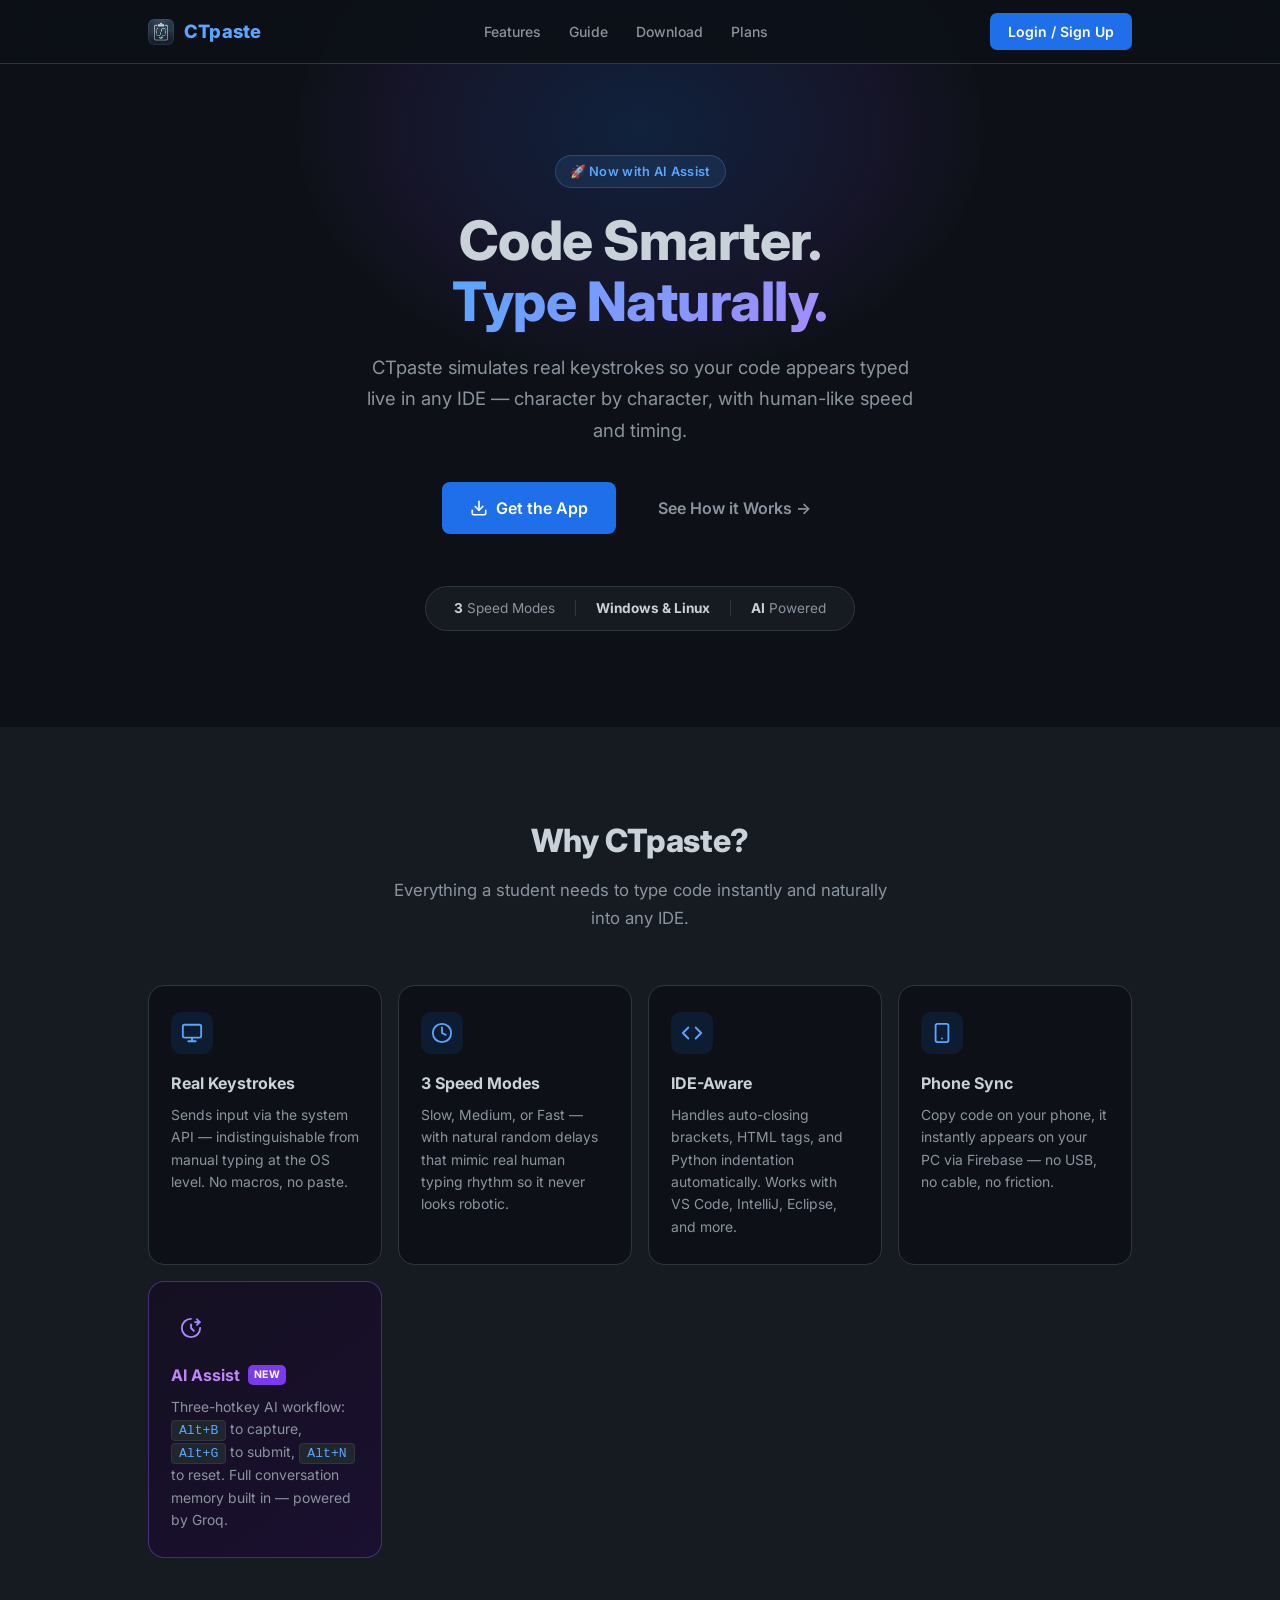
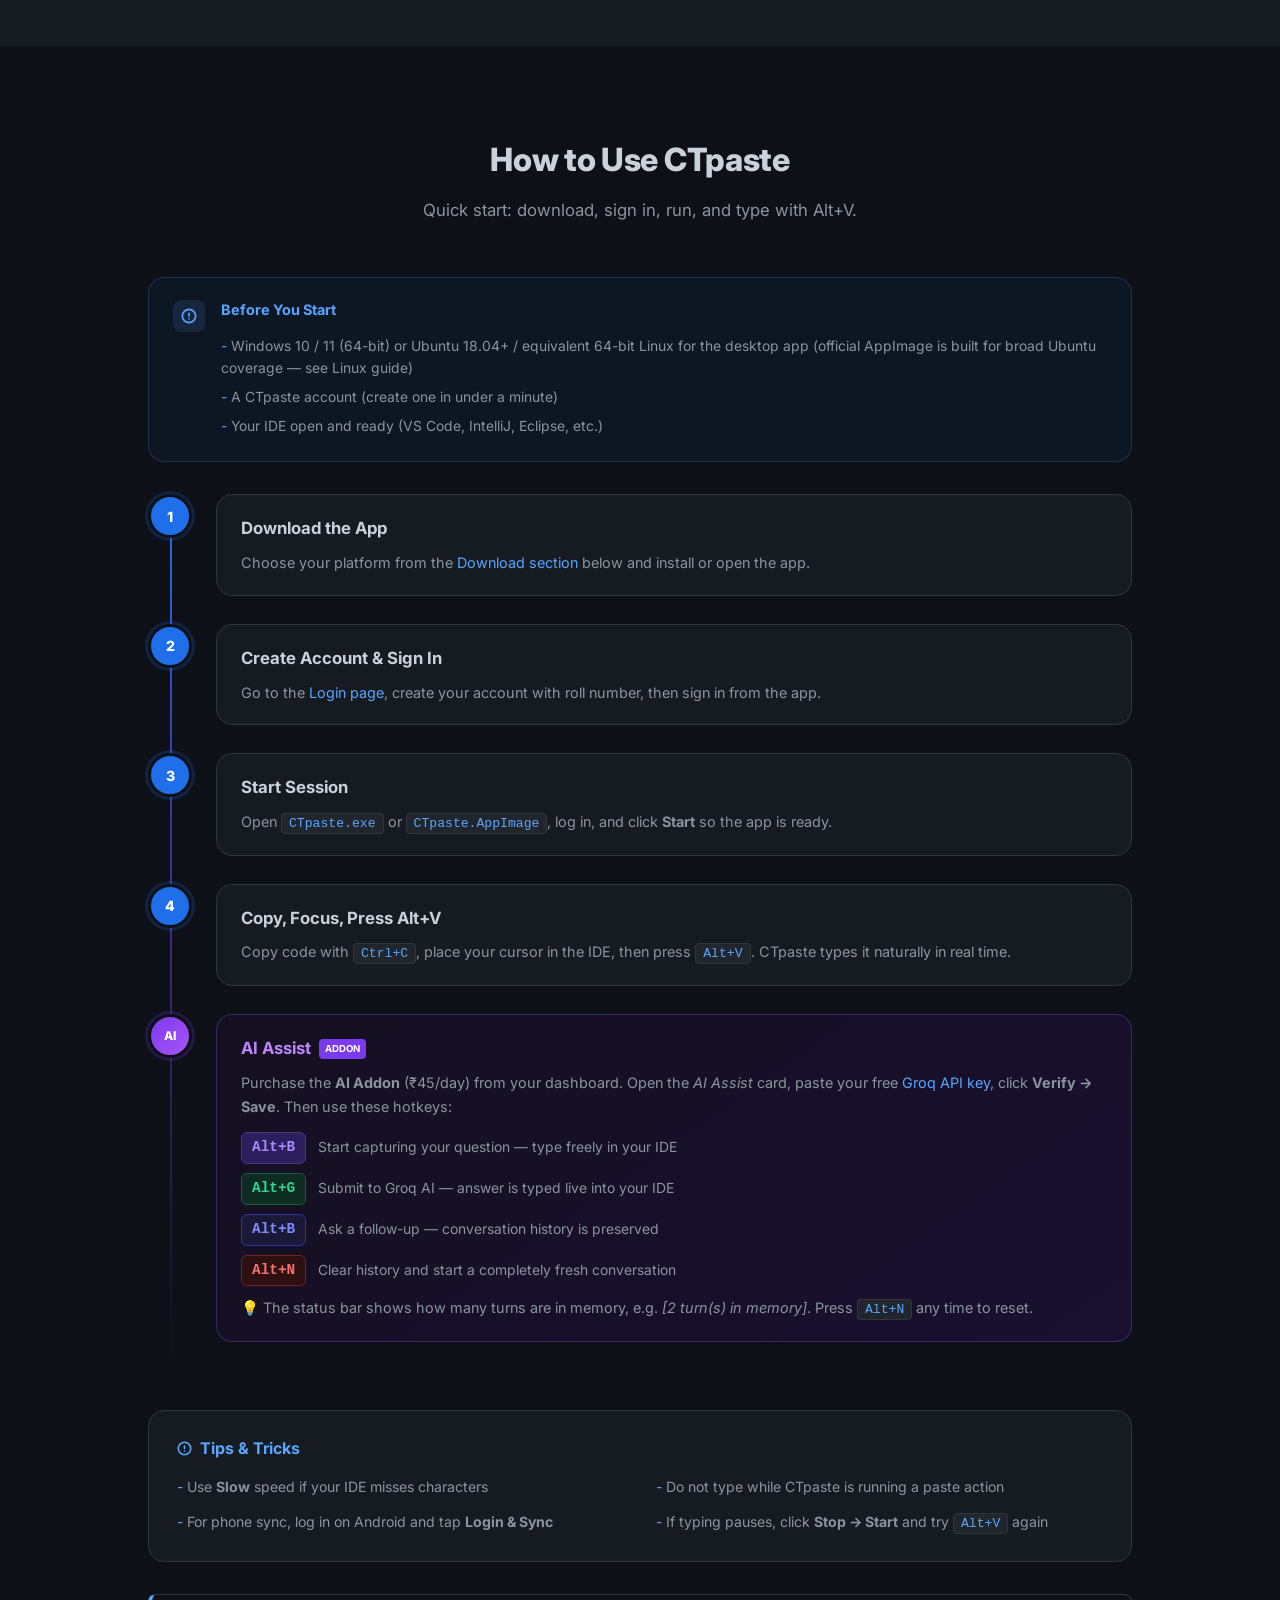
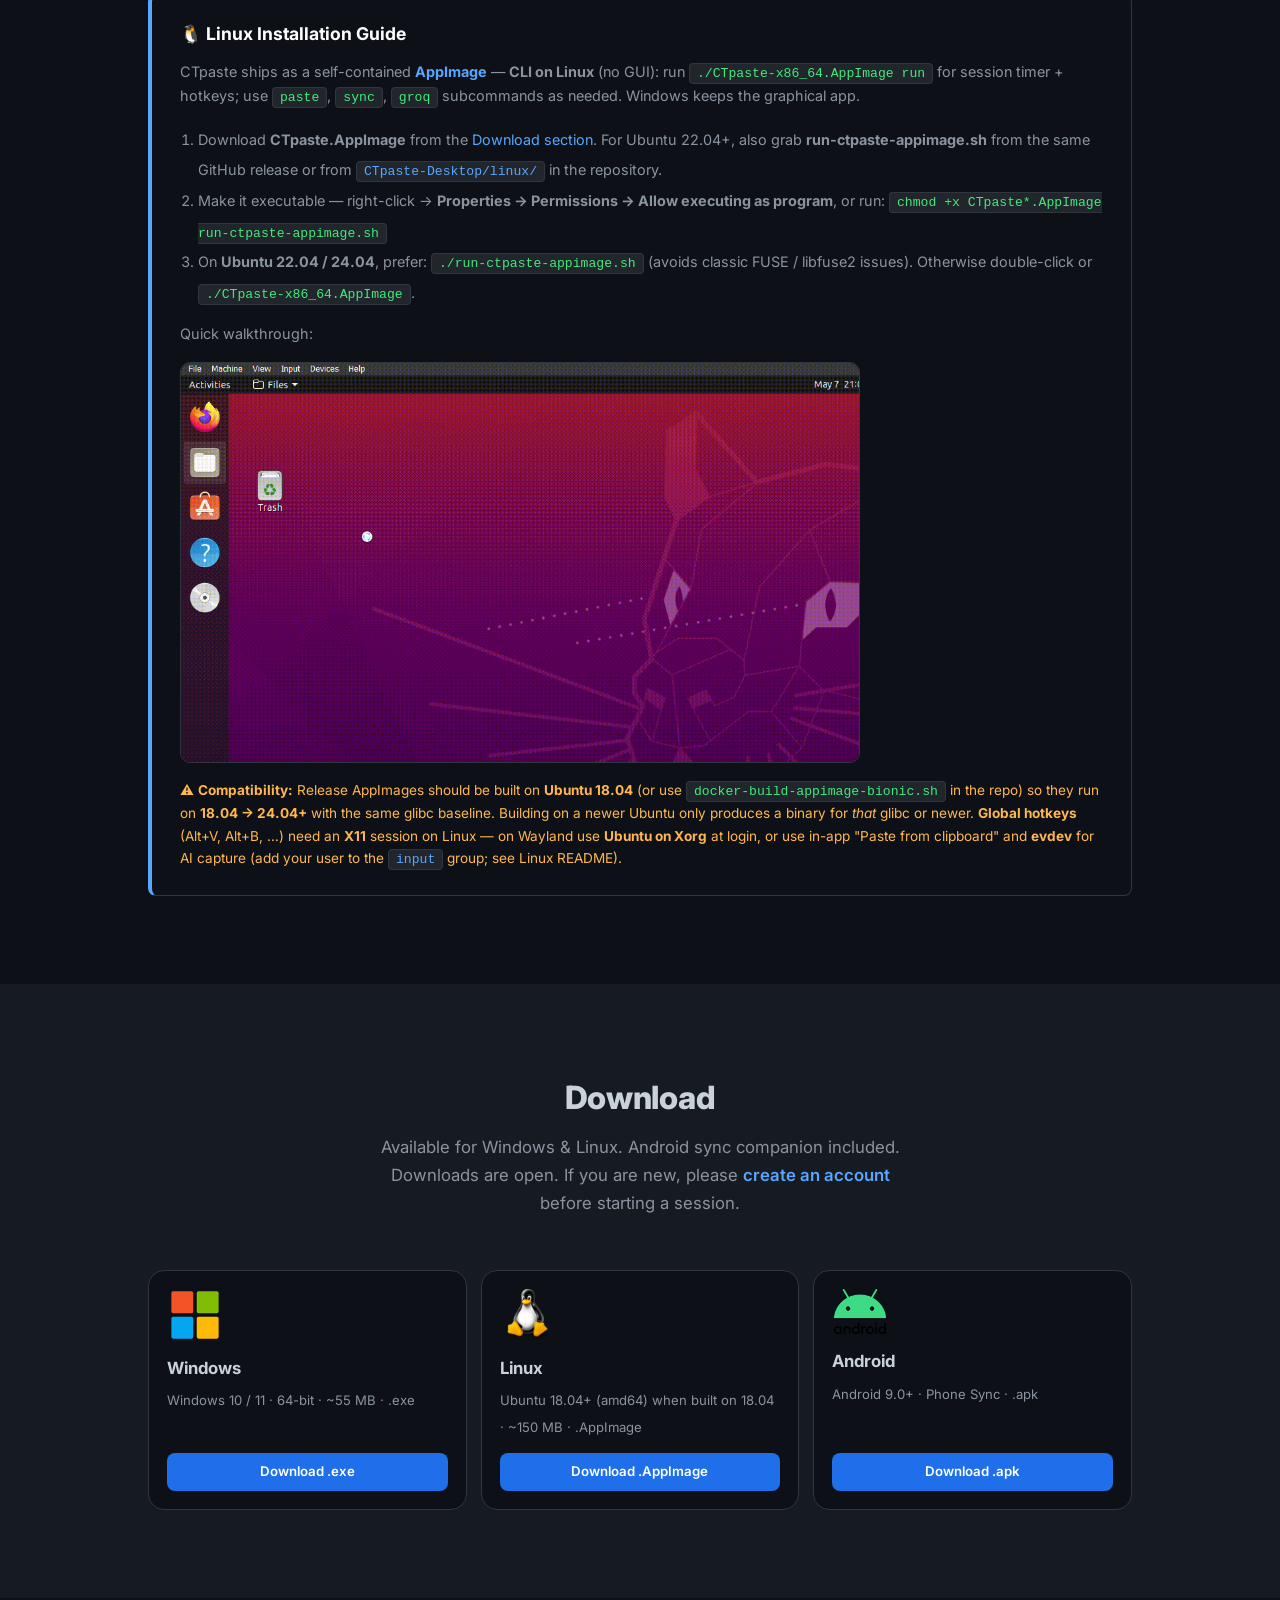
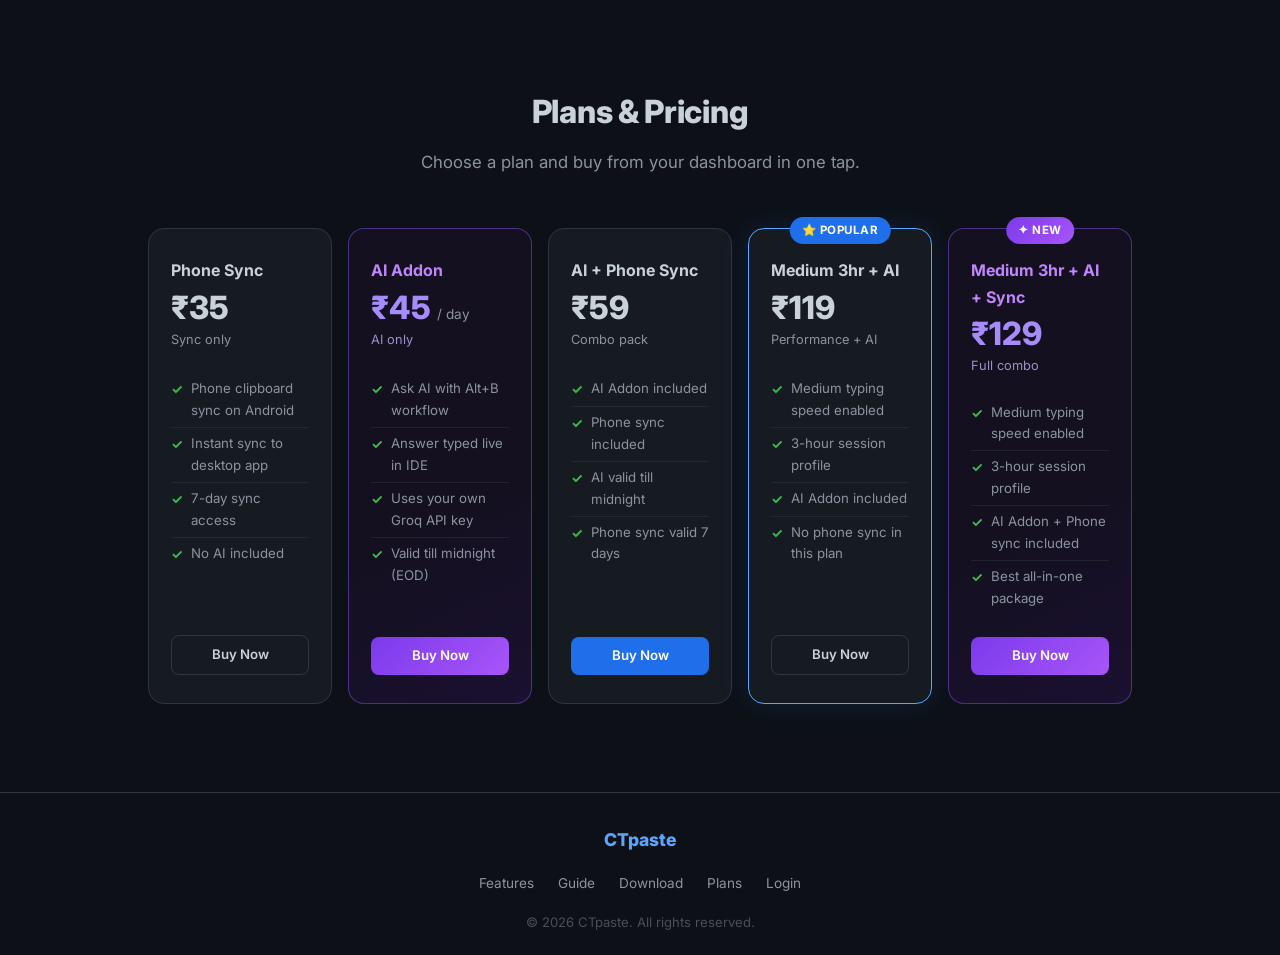
==== index.html @ 8fcfa189 "feat: enhance admin dashboard with auto-approve functionality for roll requests and payments, and im" ====
<!DOCTYPE html>
<html lang="en">

<head>
    <meta charset="UTF-8">
    <meta name="viewport" content="width=device-width, initial-scale=1.0">
    <meta name="description" content="CTpaste — Stealth typing engine for students. Type code into any IDE naturally, character by character.">
    <title>CTpaste — Stealth Typing Engine</title>
    <link rel="icon" type="image/png" href="assets/icon.png">
    <link rel="preconnect" href="https://fonts.googleapis.com">
    <link rel="stylesheet" href="style.css">
</head>

<body>

<!-- ═══════════════ NAVBAR ═══════════════ -->
<nav class="navbar">
    <div class="container nav-inner">
        <a href="#" class="nav-brand">
            <img src="assets/icon.png" alt="CTpaste logo">
            CTpaste
        </a>
        <ul class="nav-links">
            <li><a href="#features">Features</a></li>
            <li><a href="#guide">Guide</a></li>
            <li><a href="#download">Download</a></li>
            <li><a href="#pricing">Plans</a></li>
        </ul>
        <a href="auth.html" class="nav-cta">Login / Sign Up</a>
    </div>
</nav>

<!-- ═══════════════ HERO ═══════════════ -->
<section class="hero">
    <div class="hero-glow"></div>
    <div class="container hero-inner">
        <div class="hero-eyebrow">🚀 Now with AI Assist</div>
        <h1>Code Smarter.<br><span class="hero-gradient">Type Naturally.</span></h1>
        <p class="hero-sub">
            CTpaste simulates real keystrokes so your code appears typed live in any IDE —
            character by character, with human-like speed and timing.
        </p>
        <div class="hero-actions">
            <a href="#download" class="btn btn-primary btn-lg">
                <svg width="18" height="18" viewBox="0 0 24 24" fill="none" stroke="currentColor" stroke-width="2.2" stroke-linecap="round" stroke-linejoin="round"><path d="M21 15v4a2 2 0 0 1-2 2H5a2 2 0 0 1-2-2v-4"/><polyline points="7 10 12 15 17 10"/><line x1="12" y1="15" x2="12" y2="3"/></svg>
                Get the App
            </a>
            <a href="#guide" class="btn btn-ghost btn-lg">See How it Works →</a>
        </div>
        <div class="hero-stats">
            <div class="hero-stat"><span>3</span> Speed Modes</div>
            <div class="hero-stat-div"></div>
            <div class="hero-stat"><span>Windows &amp; Linux</span></div>
            <div class="hero-stat-div"></div>
            <div class="hero-stat"><span>AI</span> Powered</div>
        </div>
    </div>
</section>

<!-- ═══════════════ FEATURES ═══════════════ -->
<section id="features" class="section-alt">
    <div class="container">
        <div class="section-header">
            <h2>Why CTpaste?</h2>
            <p>Everything a student needs to type code instantly and naturally into any IDE.</p>
        </div>

        <div class="features-grid">

            <div class="feature-card">
                <div class="feature-icon-wrap">
                    <svg width="22" height="22" viewBox="0 0 24 24" fill="none" stroke="currentColor" stroke-width="2" stroke-linecap="round" stroke-linejoin="round"><rect x="2" y="3" width="20" height="14" rx="2"/><path d="M8 21h8M12 17v4"/></svg>
                </div>
                <h3>Real Keystrokes</h3>
                <p>Sends input via the system API — indistinguishable from manual typing at the OS level. No macros, no paste.</p>
            </div>

            <div class="feature-card">
                <div class="feature-icon-wrap">
                    <svg width="22" height="22" viewBox="0 0 24 24" fill="none" stroke="currentColor" stroke-width="2" stroke-linecap="round" stroke-linejoin="round"><circle cx="12" cy="12" r="10"/><polyline points="12 6 12 12 16 14"/></svg>
                </div>
                <h3>3 Speed Modes</h3>
                <p>Slow, Medium, or Fast — with natural random delays that mimic real human typing rhythm so it never looks robotic.</p>
            </div>

            <div class="feature-card">
                <div class="feature-icon-wrap">
                    <svg width="22" height="22" viewBox="0 0 24 24" fill="none" stroke="currentColor" stroke-width="2" stroke-linecap="round" stroke-linejoin="round"><polyline points="16 18 22 12 16 6"/><polyline points="8 6 2 12 8 18"/></svg>
                </div>
                <h3>IDE-Aware</h3>
                <p>Handles auto-closing brackets, HTML tags, and Python indentation automatically. Works with VS Code, IntelliJ, Eclipse, and more.</p>
            </div>

            <div class="feature-card">
                <div class="feature-icon-wrap">
                    <svg width="22" height="22" viewBox="0 0 24 24" fill="none" stroke="currentColor" stroke-width="2" stroke-linecap="round" stroke-linejoin="round"><rect x="5" y="2" width="14" height="20" rx="2"/><line x1="12" y1="18" x2="12.01" y2="18"/></svg>
                </div>
                <h3>Phone Sync</h3>
                <p>Copy code on your phone, it instantly appears on your PC via Firebase — no USB, no cable, no friction.</p>
            </div>

            <div class="feature-card feature-card-ai">
                <div class="feature-icon-wrap feature-icon-ai">
                    <svg width="22" height="22" viewBox="0 0 24 24" fill="none" stroke="currentColor" stroke-width="2" stroke-linecap="round" stroke-linejoin="round"><path d="M12 2a10 10 0 1 0 10 10"/><path d="M12 8v4l3 3"/><path d="M18.5 2.5l3 3-3 3"/><path d="M21.5 5.5h-5"/></svg>
                </div>
                <div class="feature-badge-row">
                    <h3>AI Assist</h3>
                    <span class="badge-new">NEW</span>
                </div>
                <p>Three-hotkey AI workflow: <code>Alt+B</code> to capture, <code>Alt+G</code> to submit, <code>Alt+N</code> to reset. Full conversation memory built in — powered by Groq.</p>
            </div>

        </div>
    </div>
</section>

<!-- ═══════════════ GUIDE ═══════════════ -->
<section id="guide">
    <div class="container">
        <div class="section-header">
            <h2>How to Use CTpaste</h2>
            <p>Quick start: download, sign in, run, and type with Alt+V.</p>
        </div>

        <!-- Requirements -->
        <div class="req-box">
            <div class="req-icon">
                <svg width="16" height="16" viewBox="0 0 24 24" fill="none" stroke="currentColor" stroke-width="2.5" stroke-linecap="round" stroke-linejoin="round"><circle cx="12" cy="12" r="10"/><line x1="12" y1="8" x2="12" y2="12"/><line x1="12" y1="16" x2="12.01" y2="16"/></svg>
            </div>
            <div>
                <h4>Before You Start</h4>
                <ul>
                    <li>Windows 10 / 11 (64-bit) or Ubuntu 18.04+ / equivalent 64-bit Linux for the desktop app (official AppImage is built for broad Ubuntu coverage — see Linux guide)</li>
                    <li>A CTpaste account (create one in under a minute)</li>
                    <li>Your IDE open and ready (VS Code, IntelliJ, Eclipse, etc.)</li>
                </ul>
            </div>
        </div>

        <!-- Timeline Steps -->
        <div class="timeline">

            <div class="timeline-item">
                <div class="timeline-marker">1</div>
                <div class="timeline-content">
                    <h3>Download the App</h3>
                    <p>Choose your platform from the <a href="#download">Download section</a> below and install or open the app.</p>
                </div>
            </div>

            <div class="timeline-item">
                <div class="timeline-marker">2</div>
                <div class="timeline-content">
                    <h3>Create Account &amp; Sign In</h3>
                    <p>Go to the <a href="auth.html">Login page</a>, create your account with roll number, then sign in from the app.</p>
                </div>
            </div>

            <div class="timeline-item">
                <div class="timeline-marker">3</div>
                <div class="timeline-content">
                    <h3>Start Session</h3>
                    <p>Open <code>CTpaste.exe</code> or <code>CTpaste.AppImage</code>, log in, and click <strong>Start</strong> so the app is ready.</p>
                </div>
            </div>

            <div class="timeline-item">
                <div class="timeline-marker">4</div>
                <div class="timeline-content">
                    <h3>Copy, Focus, Press Alt+V</h3>
                    <p>Copy code with <code>Ctrl+C</code>, place your cursor in the IDE, then press <code>Alt+V</code>. CTpaste types it naturally in real time.</p>
                </div>
            </div>

            <div class="timeline-item timeline-item-ai">
                <div class="timeline-marker timeline-marker-ai">AI</div>
                <div class="timeline-content">
                    <h3>AI Assist <span class="badge-ai-addon">Addon</span></h3>
                    <p>Purchase the <strong>AI Addon</strong> (₹45/day) from your dashboard. Open the <em>AI Assist</em> card, paste your free <a href="https://console.groq.com" target="_blank">Groq API key</a>, click <strong>Verify → Save</strong>. Then use these hotkeys:</p>
                    <div class="ai-hotkey-list">
                        <div class="ai-hotkey"><kbd class="kbd-purple">Alt+B</kbd><span>Start capturing your question — type freely in your IDE</span></div>
                        <div class="ai-hotkey"><kbd class="kbd-green">Alt+G</kbd><span>Submit to Groq AI — answer is typed live into your IDE</span></div>
                        <div class="ai-hotkey"><kbd class="kbd-indigo">Alt+B</kbd><span>Ask a follow-up — conversation history is preserved</span></div>
                        <div class="ai-hotkey"><kbd class="kbd-red">Alt+N</kbd><span>Clear history and start a completely fresh conversation</span></div>
                    </div>
                    <p class="ai-tip-note">💡 The status bar shows how many turns are in memory, e.g. <em>[2 turn(s) in memory]</em>. Press <code>Alt+N</code> any time to reset.</p>
                </div>
            </div>

        </div>

        <!-- Tips -->
        <div class="tips-box">
            <h3>
                <svg width="15" height="15" viewBox="0 0 24 24" fill="none" stroke="currentColor" stroke-width="2.5" stroke-linecap="round" stroke-linejoin="round"><circle cx="12" cy="12" r="10"/><line x1="12" y1="8" x2="12" y2="12"/><line x1="12" y1="16" x2="12.01" y2="16"/></svg>
                Tips &amp; Tricks
            </h3>
            <ul>
                <li>Use <strong>Slow</strong> speed if your IDE misses characters</li>
                <li>Do not type while CTpaste is running a paste action</li>
                <li>For phone sync, log in on Android and tap <strong>Login &amp; Sync</strong></li>
                <li>If typing pauses, click <strong>Stop → Start</strong> and try <code>Alt+V</code> again</li>
            </ul>
        </div>

        <!-- Linux Guide -->
        <div class="linux-guide">
            <h3>🐧 Linux Installation Guide</h3>
            <p>CTpaste ships as a self-contained <strong class="text-accent">AppImage</strong> — <strong>CLI on Linux</strong> (no GUI): run <code class="code-green">./CTpaste-x86_64.AppImage run</code> for session timer + hotkeys; use <code class="code-green">paste</code>, <code class="code-green">sync</code>, <code class="code-green">groq</code> subcommands as needed. Windows keeps the graphical app.</p>
            <ol>
                <li>Download <strong>CTpaste.AppImage</strong> from the <a href="#download">Download section</a>. For Ubuntu 22.04+, also grab <strong>run-ctpaste-appimage.sh</strong> from the same GitHub release or from <code>CTpaste-Desktop/linux/</code> in the repository.</li>
                <li>Make it executable — right-click → <strong>Properties → Permissions → Allow executing as program</strong>,
                    or run: <code class="code-green">chmod +x CTpaste*.AppImage run-ctpaste-appimage.sh</code></li>
                <li>On <strong>Ubuntu 22.04 / 24.04</strong>, prefer: <code class="code-green">./run-ctpaste-appimage.sh</code> (avoids classic FUSE / libfuse2 issues). Otherwise double-click or <code class="code-green">./CTpaste-x86_64.AppImage</code>.</li>
            </ol>
            <div class="linux-tutorial-wrap">
                <p class="linux-tutorial-title">Quick walkthrough:</p>
                <img src="assets/tutorial.gif" alt="Linux AppImage install tutorial" class="linux-tutorial-gif">
            </div>
            <p class="warning-note">⚠ <strong>Compatibility:</strong> Release AppImages should be built on <strong>Ubuntu 18.04</strong> (or use <code class="code-green">docker-build-appimage-bionic.sh</code> in the repo) so they run on <strong>18.04 → 24.04+</strong> with the same glibc baseline. Building on a newer Ubuntu only produces a binary for <em>that</em> glibc or newer. <strong>Global hotkeys</strong> (Alt+V, Alt+B, …) need an <strong>X11</strong> session on Linux — on Wayland use <strong>Ubuntu on Xorg</strong> at login, or use in-app &quot;Paste from clipboard&quot; and <strong>evdev</strong> for AI capture (add your user to the <code>input</code> group; see Linux README).</p>
        </div>

    </div>
</section>

<!-- ═══════════════ DOWNLOAD ═══════════════ -->
<section id="download" class="section-alt">
    <div class="container">
        <div class="section-header">
            <h2>Download</h2>
            <p>Available for Windows &amp; Linux. Android sync companion included.</p>
            <p class="download-note">Downloads are open. If you are new, please <a href="auth.html">create an account</a> before starting a session.</p>
        </div>

        <div class="download-grid">

            <div class="download-card">
                <div class="download-os-icon">
                    <svg viewBox="0 0 88 88" fill="none" xmlns="http://www.w3.org/2000/svg" width="52" height="52">
                        <rect x="4"  y="4"  width="37" height="37" rx="3" fill="#F35325"/>
                        <rect x="47" y="4"  width="37" height="37" rx="3" fill="#81BC06"/>
                        <rect x="4"  y="47" width="37" height="37" rx="3" fill="#05A6F0"/>
                        <rect x="47" y="47" width="37" height="37" rx="3" fill="#FFBA08"/>
                    </svg>
                </div>
                <div class="download-info">
                    <h3>Windows</h3>
                    <span class="download-meta">Windows 10 / 11 · 64-bit · ~55 MB · .exe</span>
                </div>
                <div id="winDownloadArea">
                    <a href="https://github.com/Dharani-Sundharam/CodePaste/releases/download/v1.0.0/CTpaste.exe" id="winDownloadBtn" class="btn btn-primary btn-sm btn-full">Download .exe</a>
                </div>
            </div>

            <div class="download-card">
                <div class="download-os-icon">
                    <img src="assets/Linux.png" alt="Linux" style="width:52px;height:52px;object-fit:contain;">
                </div>
                <div class="download-info">
                    <h3>Linux</h3>
                    <span class="download-meta">Ubuntu 18.04+ (amd64) when built on 18.04 · ~150 MB · .AppImage</span>
                </div>
                <div id="linuxDownloadArea">
                    <a href="https://github.com/Dharani-Sundharam/CodePaste/releases/download/v1.0.0/CTpaste.AppImage" id="linuxDownloadBtn" class="btn btn-primary btn-sm btn-full">Download .AppImage</a>
                </div>
            </div>

            <div class="download-card">
                <div class="download-os-icon">
                    <img src="assets/android.png" alt="Android" style="width:52px;height:auto;object-fit:contain;">
                </div>
                <div class="download-info">
                    <h3>Android</h3>
                    <span class="download-meta">Android 9.0+ · Phone Sync · .apk</span>
                </div>
                <div id="androidDownloadArea">
                    <a href="CTpaste_Android.apk" id="androidDownloadBtn" class="btn btn-primary btn-sm btn-full">Download .apk</a>
                </div>
            </div>

        </div>
    </div>
</section>

<!-- ═══════════════ PRICING ═══════════════ -->
<section id="pricing">
    <div class="container">
        <div class="section-header">
            <h2>Plans &amp; Pricing</h2>
            <p>Choose a plan and buy from your dashboard in one tap.</p>
        </div>

        <div class="pricing-grid">

            <div class="pricing-card">
                <div class="plan-header">
                    <h3>Phone Sync</h3>
                    <div class="plan-price">₹35</div>
                    <p class="plan-sub">Sync only</p>
                </div>
                <ul class="plan-features">
                    <li>Phone clipboard sync on Android</li>
                    <li>Instant sync to desktop app</li>
                    <li>7-day sync access</li>
                    <li>No AI included</li>
                </ul>
                <a href="auth.html" class="btn btn-outline btn-sm btn-full pricing-buy">Buy Now</a>
            </div>

            <div class="pricing-card pricing-card-ai">
                <div class="plan-header">
                    <h3 class="plan-name-ai">AI Addon</h3>
                    <div class="plan-price plan-price-ai">₹45 <span>/ day</span></div>
                    <p class="plan-sub plan-sub-ai">AI only</p>
                </div>
                <ul class="plan-features">
                    <li>Ask AI with Alt+B workflow</li>
                    <li>Answer typed live in IDE</li>
                    <li>Uses your own Groq API key</li>
                    <li>Valid till midnight (EOD)</li>
                </ul>
                <a href="auth.html" class="btn btn-ai btn-sm btn-full pricing-buy">Buy Now</a>
            </div>

            <div class="pricing-card">
                <div class="plan-header">
                    <h3>AI + Phone Sync</h3>
                    <div class="plan-price">₹59</div>
                    <p class="plan-sub">Combo pack</p>
                </div>
                <ul class="plan-features">
                    <li>AI Addon included</li>
                    <li>Phone sync included</li>
                    <li>AI valid till midnight</li>
                    <li>Phone sync valid 7 days</li>
                </ul>
                <a href="auth.html" class="btn btn-primary btn-sm btn-full pricing-buy">Buy Now</a>
            </div>

            <div class="pricing-card pricing-card-featured">
                <div class="plan-badge">⭐ Popular</div>
                <div class="plan-header">
                    <h3>Medium 3hr + AI</h3>
                    <div class="plan-price">₹119</div>
                    <p class="plan-sub">Performance + AI</p>
                </div>
                <ul class="plan-features">
                    <li>Medium typing speed enabled</li>
                    <li>3-hour session profile</li>
                    <li>AI Addon included</li>
                    <li>No phone sync in this plan</li>
                </ul>
                <a href="auth.html" class="btn btn-outline btn-sm btn-full pricing-buy">Buy Now</a>
            </div>

            <div class="pricing-card pricing-card-ai">
                <div class="plan-badge plan-badge-ai">✦ New</div>
                <div class="plan-header">
                    <h3 class="plan-name-ai">Medium 3hr + AI + Sync</h3>
                    <div class="plan-price plan-price-ai">₹129</div>
                    <p class="plan-sub plan-sub-ai">Full combo</p>
                </div>
                <ul class="plan-features">
                    <li>Medium typing speed enabled</li>
                    <li>3-hour session profile</li>
                    <li>AI Addon + Phone sync included</li>
                    <li>Best all-in-one package</li>
                </ul>
                <a href="auth.html" class="btn btn-ai btn-sm btn-full pricing-buy">Buy Now</a>
            </div>

        </div>

    </div>
</section>

<!-- ═══════════════ FOOTER ═══════════════ -->
<footer class="footer">
    <div class="container footer-inner">
        <a href="#" class="footer-brand">CTpaste</a>
        <div class="footer-links">
            <a href="#features">Features</a>
            <a href="#guide">Guide</a>
            <a href="#download">Download</a>
            <a href="#pricing">Plans</a>
            <a href="auth.html">Login</a>
        </div>
        <p class="footer-copy">© 2026 CTpaste. All rights reserved.</p>
    </div>
</footer>

<script>
    /* Buy buttons: send logged-in users to the dashboard; never intercept real download links. */
    document.addEventListener("DOMContentLoaded", function () {
        document.querySelectorAll("#pricing a.pricing-buy").forEach(function (a) {
            if (localStorage.getItem("CTpaste_user")) {
                a.href = "dashboard.html";
            }
        });
    });
</script>

</body>
</html>
---- style.css ----
﻿/* Ã¢â€¢ÂÃ¢â€¢ÂÃ¢â€¢ÂÃ¢â€¢ÂÃ¢â€¢ÂÃ¢â€¢ÂÃ¢â€¢ÂÃ¢â€¢ÂÃ¢â€¢ÂÃ¢â€¢ÂÃ¢â€¢ÂÃ¢â€¢ÂÃ¢â€¢ÂÃ¢â€¢ÂÃ¢â€¢ÂÃ¢â€¢ÂÃ¢â€¢ÂÃ¢â€¢ÂÃ¢â€¢ÂÃ¢â€¢ÂÃ¢â€¢ÂÃ¢â€¢ÂÃ¢â€¢ÂÃ¢â€¢ÂÃ¢â€¢ÂÃ¢â€¢ÂÃ¢â€¢ÂÃ¢â€¢ÂÃ¢â€¢ÂÃ¢â€¢ÂÃ¢â€¢ÂÃ¢â€¢ÂÃ¢â€¢ÂÃ¢â€¢ÂÃ¢â€¢ÂÃ¢â€¢ÂÃ¢â€¢ÂÃ¢â€¢ÂÃ¢â€¢ÂÃ¢â€¢ÂÃ¢â€¢ÂÃ¢â€¢ÂÃ¢â€¢ÂÃ¢â€¢ÂÃ¢â€¢ÂÃ¢â€¢ÂÃ¢â€¢ÂÃ¢â€¢ÂÃ¢â€¢ÂÃ¢â€¢ÂÃ¢â€¢ÂÃ¢â€¢ÂÃ¢â€¢ÂÃ¢â€¢ÂÃ¢â€¢Â
   CTpaste Ã¢â‚¬â€ Website Stylesheet v3
   Dark + Cyan/Purple  |  Redesigned Landing
   Ã¢â€¢ÂÃ¢â€¢ÂÃ¢â€¢ÂÃ¢â€¢ÂÃ¢â€¢ÂÃ¢â€¢ÂÃ¢â€¢ÂÃ¢â€¢ÂÃ¢â€¢ÂÃ¢â€¢ÂÃ¢â€¢ÂÃ¢â€¢ÂÃ¢â€¢ÂÃ¢â€¢ÂÃ¢â€¢ÂÃ¢â€¢ÂÃ¢â€¢ÂÃ¢â€¢ÂÃ¢â€¢ÂÃ¢â€¢ÂÃ¢â€¢ÂÃ¢â€¢ÂÃ¢â€¢ÂÃ¢â€¢ÂÃ¢â€¢ÂÃ¢â€¢ÂÃ¢â€¢ÂÃ¢â€¢ÂÃ¢â€¢ÂÃ¢â€¢ÂÃ¢â€¢ÂÃ¢â€¢ÂÃ¢â€¢ÂÃ¢â€¢ÂÃ¢â€¢ÂÃ¢â€¢ÂÃ¢â€¢ÂÃ¢â€¢ÂÃ¢â€¢ÂÃ¢â€¢ÂÃ¢â€¢ÂÃ¢â€¢ÂÃ¢â€¢ÂÃ¢â€¢ÂÃ¢â€¢ÂÃ¢â€¢ÂÃ¢â€¢ÂÃ¢â€¢ÂÃ¢â€¢ÂÃ¢â€¢ÂÃ¢â€¢ÂÃ¢â€¢ÂÃ¢â€¢ÂÃ¢â€¢ÂÃ¢â€¢Â */

@import url('https://fonts.googleapis.com/css2?family=Inter:wght@300;400;500;600;700;800&display=swap');

*, *::before, *::after { box-sizing: border-box; margin: 0; padding: 0; }

:root {
    --bg:       #0d1117;
    --bg2:      #161b22;
    --bg3:      #21262d;
    --border:   #30363d;
    --text:     #c9d1d9;
    --text2:    #8b949e;
    --text3:    #484f58;
    --accent:   #58a6ff;
    --accent-d: #1f6feb;
    --accent-h: #388bfd;
    --green:    #3fb950;
    --yellow:   #d29922;
    --red:      #f85149;
    --purple:   #a78bfa;
    --r:  10px;
    --rl: 16px;
}

html { scroll-behavior: smooth; }

body {
    font-family: 'Inter', -apple-system, sans-serif;
    background: var(--bg);
    color: var(--text);
    line-height: 1.65;
    min-height: 100vh;
}

a { color: var(--accent); text-decoration: none; transition: color .2s; }
a:hover { color: var(--accent-h); }

code {
    background: var(--bg3);
    border: 1px solid var(--border);
    padding: 2px 7px;
    border-radius: 4px;
    font-size: .82rem;
    color: var(--accent);
    font-family: monospace;
}

/* Ã¢â€â‚¬Ã¢â€â‚¬ Layout Ã¢â€â‚¬Ã¢â€â‚¬Ã¢â€â‚¬Ã¢â€â‚¬Ã¢â€â‚¬Ã¢â€â‚¬Ã¢â€â‚¬Ã¢â€â‚¬Ã¢â€â‚¬Ã¢â€â‚¬Ã¢â€â‚¬Ã¢â€â‚¬Ã¢â€â‚¬Ã¢â€â‚¬Ã¢â€â‚¬Ã¢â€â‚¬Ã¢â€â‚¬Ã¢â€â‚¬Ã¢â€â‚¬Ã¢â€â‚¬Ã¢â€â‚¬Ã¢â€â‚¬Ã¢â€â‚¬Ã¢â€â‚¬Ã¢â€â‚¬Ã¢â€â‚¬Ã¢â€â‚¬Ã¢â€â‚¬Ã¢â€â‚¬Ã¢â€â‚¬Ã¢â€â‚¬Ã¢â€â‚¬Ã¢â€â‚¬Ã¢â€â‚¬Ã¢â€â‚¬Ã¢â€â‚¬Ã¢â€â‚¬Ã¢â€â‚¬Ã¢â€â‚¬ */
.container {
    max-width: 1040px;
    margin: 0 auto;
    padding: 0 28px;
}

/* Ã¢â€â‚¬Ã¢â€â‚¬ Navbar Ã¢â€â‚¬Ã¢â€â‚¬Ã¢â€â‚¬Ã¢â€â‚¬Ã¢â€â‚¬Ã¢â€â‚¬Ã¢â€â‚¬Ã¢â€â‚¬Ã¢â€â‚¬Ã¢â€â‚¬Ã¢â€â‚¬Ã¢â€â‚¬Ã¢â€â‚¬Ã¢â€â‚¬Ã¢â€â‚¬Ã¢â€â‚¬Ã¢â€â‚¬Ã¢â€â‚¬Ã¢â€â‚¬Ã¢â€â‚¬Ã¢â€â‚¬Ã¢â€â‚¬Ã¢â€â‚¬Ã¢â€â‚¬Ã¢â€â‚¬Ã¢â€â‚¬Ã¢â€â‚¬Ã¢â€â‚¬Ã¢â€â‚¬Ã¢â€â‚¬Ã¢â€â‚¬Ã¢â€â‚¬Ã¢â€â‚¬Ã¢â€â‚¬Ã¢â€â‚¬Ã¢â€â‚¬Ã¢â€â‚¬Ã¢â€â‚¬Ã¢â€â‚¬ */
.navbar {
    position: fixed;
    top: 0; left: 0; right: 0;
    z-index: 100;
    background: rgba(13,17,23,.92);
    backdrop-filter: blur(16px);
    border-bottom: 1px solid var(--border);
    padding: 13px 0;
}

.nav-inner {
    display: flex;
    align-items: center;
    justify-content: space-between;
    gap: 24px;
}

.nav-brand {
    display: flex;
    align-items: center;
    gap: 10px;
    font-size: 1.15rem;
    font-weight: 800;
    color: var(--accent);
    letter-spacing: .2px;
    flex-shrink: 0;
}

.nav-brand img {
    height: 26px;
    border-radius: 6px;
}

.nav-links {
    display: flex;
    gap: 4px;
    list-style: none;
    align-items: center;
}

.nav-links a {
    color: var(--text2);
    font-size: .875rem;
    font-weight: 500;
    padding: 6px 12px;
    border-radius: 6px;
    transition: background .15s, color .15s;
}

.nav-links a:hover {
    color: var(--text);
    background: var(--bg3);
}

.nav-cta {
    background: var(--accent-d);
    color: #fff !important;
    padding: 7px 18px;
    border-radius: 7px;
    font-weight: 600;
    font-size: .875rem;
    flex-shrink: 0;
    transition: background .2s;
}

.nav-cta:hover { background: var(--accent-h) !important; }

/* Ã¢â€â‚¬Ã¢â€â‚¬ Buttons Ã¢â€â‚¬Ã¢â€â‚¬Ã¢â€â‚¬Ã¢â€â‚¬Ã¢â€â‚¬Ã¢â€â‚¬Ã¢â€â‚¬Ã¢â€â‚¬Ã¢â€â‚¬Ã¢â€â‚¬Ã¢â€â‚¬Ã¢â€â‚¬Ã¢â€â‚¬Ã¢â€â‚¬Ã¢â€â‚¬Ã¢â€â‚¬Ã¢â€â‚¬Ã¢â€â‚¬Ã¢â€â‚¬Ã¢â€â‚¬Ã¢â€â‚¬Ã¢â€â‚¬Ã¢â€â‚¬Ã¢â€â‚¬Ã¢â€â‚¬Ã¢â€â‚¬Ã¢â€â‚¬Ã¢â€â‚¬Ã¢â€â‚¬Ã¢â€â‚¬Ã¢â€â‚¬Ã¢â€â‚¬Ã¢â€â‚¬Ã¢â€â‚¬Ã¢â€â‚¬Ã¢â€â‚¬Ã¢â€â‚¬Ã¢â€â‚¬Ã¢â€â‚¬ */
.btn {
    display: inline-flex;
    align-items: center;
    justify-content: center;
    gap: 8px;
    padding: 10px 22px;
    border-radius: 8px;
    font-weight: 600;
    font-size: .9rem;
    border: none;
    cursor: pointer;
    transition: all .2s;
    text-decoration: none;
    font-family: inherit;
}

.btn-lg { padding: 13px 28px; font-size: 1rem; }
.btn-sm { padding: 8px 16px; font-size: .83rem; }
.btn-xs { padding: 5px 12px; font-size: .78rem; }
.btn-full { width: 100%; }

.btn-primary { background: var(--accent-d); color: #fff; }
.btn-primary:hover { background: var(--accent-h); color: #fff; }

.btn-outline {
    background: transparent;
    color: var(--text);
    border: 1px solid var(--border);
}
.btn-outline:hover { border-color: var(--accent); color: var(--accent); }

.btn-ghost {
    background: transparent;
    color: var(--text2);
    border: none;
}
.btn-ghost:hover { color: var(--text); }

.btn-green  { background: var(--green); color: #fff; }
.btn-green:hover { background: #2ea043; color: #fff; }

.btn-red    { background: rgba(248,81,73,.15); color: var(--red); border: 1px solid rgba(248,81,73,.3); }
.btn-red:hover { background: rgba(248,81,73,.25); }

.btn-amber  { background: rgba(210,153,34,.15); color: var(--yellow); border: 1px solid rgba(210,153,34,.3); }
.btn-amber:hover { background: rgba(210,153,34,.25); }

.btn-disabled { background: var(--bg3); color: var(--text3); cursor: not-allowed; pointer-events: none; }

.btn-ai { background: linear-gradient(135deg,#7c3aed,#a855f7); color: #fff; }
.btn-ai:hover { background: linear-gradient(135deg,#6d28d9,#9333ea); color: #fff; }

/* Ã¢â€â‚¬Ã¢â€â‚¬ Section base Ã¢â€â‚¬Ã¢â€â‚¬Ã¢â€â‚¬Ã¢â€â‚¬Ã¢â€â‚¬Ã¢â€â‚¬Ã¢â€â‚¬Ã¢â€â‚¬Ã¢â€â‚¬Ã¢â€â‚¬Ã¢â€â‚¬Ã¢â€â‚¬Ã¢â€â‚¬Ã¢â€â‚¬Ã¢â€â‚¬Ã¢â€â‚¬Ã¢â€â‚¬Ã¢â€â‚¬Ã¢â€â‚¬Ã¢â€â‚¬Ã¢â€â‚¬Ã¢â€â‚¬Ã¢â€â‚¬Ã¢â€â‚¬Ã¢â€â‚¬Ã¢â€â‚¬Ã¢â€â‚¬Ã¢â€â‚¬Ã¢â€â‚¬Ã¢â€â‚¬Ã¢â€â‚¬Ã¢â€â‚¬Ã¢â€â‚¬Ã¢â€â‚¬ */
section { padding: 88px 0; }

.section-alt { background: var(--bg2); }
.alt-bg { background: var(--bg2); }

.section-header {
    text-align: center;
    margin-bottom: 52px;
}

.section-header h2 {
    font-size: 2rem;
    font-weight: 800;
    margin-bottom: 10px;
    letter-spacing: -.3px;
}

.section-header p {
    color: var(--text2);
    font-size: 1.05rem;
    max-width: 520px;
    margin: 0 auto;
}

/* Legacy helpers kept for dashboard/auth */
.section-title  { font-size: 1.9rem; font-weight: 700; margin-bottom: 8px; }
.section-subtitle { color: var(--text2); margin-bottom: 44px; font-size: 1rem; }

/* Ã¢â€â‚¬Ã¢â€â‚¬ Cards Ã¢â€â‚¬Ã¢â€â‚¬Ã¢â€â‚¬Ã¢â€â‚¬Ã¢â€â‚¬Ã¢â€â‚¬Ã¢â€â‚¬Ã¢â€â‚¬Ã¢â€â‚¬Ã¢â€â‚¬Ã¢â€â‚¬Ã¢â€â‚¬Ã¢â€â‚¬Ã¢â€â‚¬Ã¢â€â‚¬Ã¢â€â‚¬Ã¢â€â‚¬Ã¢â€â‚¬Ã¢â€â‚¬Ã¢â€â‚¬Ã¢â€â‚¬Ã¢â€â‚¬Ã¢â€â‚¬Ã¢â€â‚¬Ã¢â€â‚¬Ã¢â€â‚¬Ã¢â€â‚¬Ã¢â€â‚¬Ã¢â€â‚¬Ã¢â€â‚¬Ã¢â€â‚¬Ã¢â€â‚¬Ã¢â€â‚¬Ã¢â€â‚¬Ã¢â€â‚¬Ã¢â€â‚¬Ã¢â€â‚¬Ã¢â€â‚¬Ã¢â€â‚¬Ã¢â€â‚¬Ã¢â€â‚¬ */
.card {
    background: var(--bg2);
    border: 1px solid var(--border);
    border-radius: var(--rl);
    padding: 28px;
    transition: border-color .25s, box-shadow .25s;
}
.card:hover { border-color: var(--accent); box-shadow: 0 0 0 1px rgba(88,166,255,.08); }

.card-flat { border-radius: var(--rl); background: var(--bg2); border: 1px solid var(--border); padding: 28px; }

/* Ã¢â€â‚¬Ã¢â€â‚¬ Hero Ã¢â€â‚¬Ã¢â€â‚¬Ã¢â€â‚¬Ã¢â€â‚¬Ã¢â€â‚¬Ã¢â€â‚¬Ã¢â€â‚¬Ã¢â€â‚¬Ã¢â€â‚¬Ã¢â€â‚¬Ã¢â€â‚¬Ã¢â€â‚¬Ã¢â€â‚¬Ã¢â€â‚¬Ã¢â€â‚¬Ã¢â€â‚¬Ã¢â€â‚¬Ã¢â€â‚¬Ã¢â€â‚¬Ã¢â€â‚¬Ã¢â€â‚¬Ã¢â€â‚¬Ã¢â€â‚¬Ã¢â€â‚¬Ã¢â€â‚¬Ã¢â€â‚¬Ã¢â€â‚¬Ã¢â€â‚¬Ã¢â€â‚¬Ã¢â€â‚¬Ã¢â€â‚¬Ã¢â€â‚¬Ã¢â€â‚¬Ã¢â€â‚¬Ã¢â€â‚¬Ã¢â€â‚¬Ã¢â€â‚¬Ã¢â€â‚¬Ã¢â€â‚¬Ã¢â€â‚¬Ã¢â€â‚¬ */
.hero {
    padding: 155px 0 96px;
    text-align: center;
    position: relative;
    overflow: hidden;
}

.hero-glow {
    position: absolute;
    top: -120px;
    left: 50%;
    transform: translateX(-50%);
    width: 700px;
    height: 500px;
    background: radial-gradient(ellipse at center,
        rgba(31,111,235,.18) 0%,
        rgba(124,58,237,.08) 50%,
        transparent 70%);
    pointer-events: none;
    border-radius: 50%;
}

.hero-inner { position: relative; z-index: 1; }

.hero-eyebrow {
    display: inline-block;
    background: rgba(88,166,255,.1);
    border: 1px solid rgba(88,166,255,.25);
    color: var(--accent);
    font-size: .8rem;
    font-weight: 600;
    padding: 5px 14px;
    border-radius: 20px;
    margin-bottom: 22px;
    letter-spacing: .3px;
}

.hero h1 {
    font-size: 3.4rem;
    font-weight: 800;
    line-height: 1.12;
    margin-bottom: 20px;
    color: var(--text);
    letter-spacing: -.5px;
}

.hero-gradient {
    background: linear-gradient(135deg, var(--accent) 0%, var(--purple) 100%);
    -webkit-background-clip: text;
    -webkit-text-fill-color: transparent;
    background-clip: text;
}

.hero-sub {
    font-size: 1.15rem;
    color: var(--text2);
    max-width: 560px;
    margin: 0 auto 36px;
    line-height: 1.7;
}

.hero-actions {
    display: flex;
    gap: 14px;
    justify-content: center;
    flex-wrap: wrap;
    margin-bottom: 52px;
}

.hero-stats {
    display: inline-flex;
    align-items: center;
    gap: 0;
    background: var(--bg2);
    border: 1px solid var(--border);
    border-radius: 40px;
    padding: 10px 28px;
    font-size: .85rem;
    color: var(--text2);
    gap: 20px;
}

.hero-stat span {
    color: var(--text);
    font-weight: 700;
}

.hero-stat-div {
    width: 1px;
    height: 16px;
    background: var(--border);
}

/* Ã¢â€â‚¬Ã¢â€â‚¬ Features Ã¢â€â‚¬Ã¢â€â‚¬Ã¢â€â‚¬Ã¢â€â‚¬Ã¢â€â‚¬Ã¢â€â‚¬Ã¢â€â‚¬Ã¢â€â‚¬Ã¢â€â‚¬Ã¢â€â‚¬Ã¢â€â‚¬Ã¢â€â‚¬Ã¢â€â‚¬Ã¢â€â‚¬Ã¢â€â‚¬Ã¢â€â‚¬Ã¢â€â‚¬Ã¢â€â‚¬Ã¢â€â‚¬Ã¢â€â‚¬Ã¢â€â‚¬Ã¢â€â‚¬Ã¢â€â‚¬Ã¢â€â‚¬Ã¢â€â‚¬Ã¢â€â‚¬Ã¢â€â‚¬Ã¢â€â‚¬Ã¢â€â‚¬Ã¢â€â‚¬Ã¢â€â‚¬Ã¢â€â‚¬Ã¢â€â‚¬Ã¢â€â‚¬Ã¢â€â‚¬Ã¢â€â‚¬Ã¢â€â‚¬ */
.features-grid {
    display: grid;
    grid-template-columns: repeat(auto-fit, minmax(200px, 1fr));
    gap: 16px;
}

.feature-card {
    background: var(--bg);
    border: 1px solid var(--border);
    border-radius: var(--rl);
    padding: 26px 22px;
    transition: border-color .25s, transform .2s, box-shadow .25s;
}

.feature-card:hover {
    border-color: var(--accent);
    transform: translateY(-2px);
    box-shadow: 0 8px 24px rgba(0,0,0,.3);
}

.feature-card-ai {
    border-color: rgba(139,92,246,.4);
    background: linear-gradient(145deg, #141020, #1a1030);
}

.feature-card-ai:hover {
    border-color: rgba(167,139,250,.7);
    box-shadow: 0 8px 28px rgba(124,58,237,.15);
}

.feature-icon-wrap {
    width: 42px;
    height: 42px;
    border-radius: 10px;
    background: rgba(31,111,235,.12);
    color: var(--accent);
    display: flex;
    align-items: center;
    justify-content: center;
    margin-bottom: 16px;
}

.feature-icon-ai {
    background: rgba(124,58,237,.15);
    color: #a78bfa;
}

.feature-card h3 {
    font-size: 1rem;
    font-weight: 700;
    margin-bottom: 8px;
    color: var(--text);
}

.feature-card-ai h3 { color: #c084fc; }

.feature-card p {
    color: var(--text2);
    font-size: .87rem;
    line-height: 1.6;
}

.feature-badge-row {
    display: flex;
    align-items: center;
    gap: 8px;
    margin-bottom: 8px;
}

.feature-badge-row h3 { margin-bottom: 0; }

/* Ã¢â€â‚¬Ã¢â€â‚¬ Badges Ã¢â€â‚¬Ã¢â€â‚¬Ã¢â€â‚¬Ã¢â€â‚¬Ã¢â€â‚¬Ã¢â€â‚¬Ã¢â€â‚¬Ã¢â€â‚¬Ã¢â€â‚¬Ã¢â€â‚¬Ã¢â€â‚¬Ã¢â€â‚¬Ã¢â€â‚¬Ã¢â€â‚¬Ã¢â€â‚¬Ã¢â€â‚¬Ã¢â€â‚¬Ã¢â€â‚¬Ã¢â€â‚¬Ã¢â€â‚¬Ã¢â€â‚¬Ã¢â€â‚¬Ã¢â€â‚¬Ã¢â€â‚¬Ã¢â€â‚¬Ã¢â€â‚¬Ã¢â€â‚¬Ã¢â€â‚¬Ã¢â€â‚¬Ã¢â€â‚¬Ã¢â€â‚¬Ã¢â€â‚¬Ã¢â€â‚¬Ã¢â€â‚¬Ã¢â€â‚¬Ã¢â€â‚¬Ã¢â€â‚¬Ã¢â€â‚¬Ã¢â€â‚¬ */
.badge-new {
    font-size: .6rem;
    background: #7c3aed;
    color: #fff;
    border-radius: 5px;
    padding: 2px 7px;
    font-weight: 700;
    letter-spacing: .3px;
    vertical-align: middle;
    text-transform: uppercase;
}

.badge-ai-addon {
    font-size: .58rem;
    background: rgba(124,58,237,.3);
    color: #a78bfa;
    border: 1px solid rgba(124,58,237,.4);
    border-radius: 4px;
    padding: 2px 6px;
    font-weight: 700;
    vertical-align: middle;
    text-transform: uppercase;
}

/* Ã¢â€â‚¬Ã¢â€â‚¬ Guide Ã¢â‚¬â€ Timeline Ã¢â€â‚¬Ã¢â€â‚¬Ã¢â€â‚¬Ã¢â€â‚¬Ã¢â€â‚¬Ã¢â€â‚¬Ã¢â€â‚¬Ã¢â€â‚¬Ã¢â€â‚¬Ã¢â€â‚¬Ã¢â€â‚¬Ã¢â€â‚¬Ã¢â€â‚¬Ã¢â€â‚¬Ã¢â€â‚¬Ã¢â€â‚¬Ã¢â€â‚¬Ã¢â€â‚¬Ã¢â€â‚¬Ã¢â€â‚¬Ã¢â€â‚¬Ã¢â€â‚¬Ã¢â€â‚¬Ã¢â€â‚¬Ã¢â€â‚¬Ã¢â€â‚¬Ã¢â€â‚¬Ã¢â€â‚¬Ã¢â€â‚¬ */
.timeline {
    position: relative;
    margin-bottom: 40px;
}

.timeline::before {
    content: '';
    position: absolute;
    left: 22px;
    top: 0;
    bottom: 0;
    width: 2px;
    background: linear-gradient(to bottom, var(--accent-d), rgba(124,58,237,.5), transparent);
}

.timeline-item {
    display: flex;
    gap: 24px;
    margin-bottom: 0;
    padding: 0 0 28px 0;
    position: relative;
}

.timeline-marker {
    width: 44px;
    height: 44px;
    border-radius: 50%;
    background: var(--accent-d);
    color: #fff;
    font-weight: 800;
    font-size: .88rem;
    display: flex;
    align-items: center;
    justify-content: center;
    flex-shrink: 0;
    border: 3px solid var(--bg);
    position: relative;
    z-index: 1;
    box-shadow: 0 0 0 3px rgba(31,111,235,.2);
}

.timeline-item-ai .timeline-marker,
.timeline-marker-ai {
    background: linear-gradient(135deg, #7c3aed, #a855f7);
    font-size: .75rem;
    font-weight: 800;
    box-shadow: 0 0 0 3px rgba(124,58,237,.2);
}

.timeline-content {
    flex: 1;
    background: var(--bg2);
    border: 1px solid var(--border);
    border-radius: var(--rl);
    padding: 20px 24px;
    transition: border-color .2s;
}

.timeline-item-ai .timeline-content {
    border-color: rgba(139,92,246,.3);
    background: linear-gradient(145deg, #141020, #1a1030);
}

.timeline-content h3 {
    font-size: 1.05rem;
    font-weight: 700;
    margin-bottom: 8px;
    display: flex;
    align-items: center;
    gap: 8px;
}

.timeline-item-ai .timeline-content h3 { color: #c084fc; }

.timeline-content p {
    color: var(--text2);
    font-size: .9rem;
    line-height: 1.65;
}

.timeline-content p + p { margin-top: 8px; }

/* AI hotkey list inside timeline */
.ai-hotkey-list {
    margin: 14px 0 10px;
    display: flex;
    flex-direction: column;
    gap: 9px;
}

.ai-hotkey {
    display: flex;
    align-items: center;
    gap: 12px;
    font-size: .87rem;
    color: var(--text2);
}

.ai-hotkey span { line-height: 1.4; }

/* KBD styles */
.kbd-purple { background:#2d1f5e; color:#a78bfa; border:1px solid #4c3480; border-radius:6px; padding:3px 10px; font-size:.82rem; font-family:monospace; font-weight:bold; white-space:nowrap; }
.kbd-green  { background:#0d2d22; color:#34d399; border:1px solid #1a5c43; border-radius:6px; padding:3px 10px; font-size:.82rem; font-family:monospace; font-weight:bold; white-space:nowrap; }
.kbd-indigo { background:#1a1a38; color:#818cf8; border:1px solid #3730a3; border-radius:6px; padding:3px 10px; font-size:.82rem; font-family:monospace; font-weight:bold; white-space:nowrap; }
.kbd-red    { background:#2d1010; color:#f87171; border:1px solid #7f1d1d; border-radius:6px; padding:3px 10px; font-size:.82rem; font-family:monospace; font-weight:bold; white-space:nowrap; }

.ai-tip-note { margin-top: 10px; font-size:.82rem; color:#9d8fc8; }

/* Ã¢â€â‚¬Ã¢â€â‚¬ Requirements box Ã¢â€â‚¬Ã¢â€â‚¬Ã¢â€â‚¬Ã¢â€â‚¬Ã¢â€â‚¬Ã¢â€â‚¬Ã¢â€â‚¬Ã¢â€â‚¬Ã¢â€â‚¬Ã¢â€â‚¬Ã¢â€â‚¬Ã¢â€â‚¬Ã¢â€â‚¬Ã¢â€â‚¬Ã¢â€â‚¬Ã¢â€â‚¬Ã¢â€â‚¬Ã¢â€â‚¬Ã¢â€â‚¬Ã¢â€â‚¬Ã¢â€â‚¬Ã¢â€â‚¬Ã¢â€â‚¬Ã¢â€â‚¬Ã¢â€â‚¬Ã¢â€â‚¬Ã¢â€â‚¬Ã¢â€â‚¬Ã¢â€â‚¬ */
.req-box {
    display: flex;
    gap: 16px;
    align-items: flex-start;
    background: rgba(31,111,235,.06);
    border: 1px solid rgba(88,166,255,.2);
    border-radius: var(--rl);
    padding: 20px 24px;
    margin-bottom: 32px;
}

.req-icon {
    width: 32px;
    height: 32px;
    border-radius: 8px;
    background: rgba(88,166,255,.12);
    color: var(--accent);
    display: flex;
    align-items: center;
    justify-content: center;
    flex-shrink: 0;
    margin-top: 2px;
}

.req-box h4 {
    color: var(--accent);
    font-size: .9rem;
    font-weight: 700;
    margin-bottom: 10px;
}

.req-box ul {
    list-style: none;
    font-size: .87rem;
    color: var(--text2);
}

.req-box ul li { padding: 3px 0; }
.req-box ul li::before { content: "- "; color: var(--accent); }

/* Ã¢â€â‚¬Ã¢â€â‚¬ Tips Box Ã¢â€â‚¬Ã¢â€â‚¬Ã¢â€â‚¬Ã¢â€â‚¬Ã¢â€â‚¬Ã¢â€â‚¬Ã¢â€â‚¬Ã¢â€â‚¬Ã¢â€â‚¬Ã¢â€â‚¬Ã¢â€â‚¬Ã¢â€â‚¬Ã¢â€â‚¬Ã¢â€â‚¬Ã¢â€â‚¬Ã¢â€â‚¬Ã¢â€â‚¬Ã¢â€â‚¬Ã¢â€â‚¬Ã¢â€â‚¬Ã¢â€â‚¬Ã¢â€â‚¬Ã¢â€â‚¬Ã¢â€â‚¬Ã¢â€â‚¬Ã¢â€â‚¬Ã¢â€â‚¬Ã¢â€â‚¬Ã¢â€â‚¬Ã¢â€â‚¬Ã¢â€â‚¬Ã¢â€â‚¬Ã¢â€â‚¬Ã¢â€â‚¬Ã¢â€â‚¬Ã¢â€â‚¬Ã¢â€â‚¬ */
.tips-box {
    margin-top: 28px;
    background: var(--bg2);
    border: 1px solid var(--border);
    border-radius: var(--rl);
    padding: 22px 26px;
}

.tips-box h3 {
    font-size: .9rem;
    font-weight: 700;
    color: var(--accent);
    margin-bottom: 14px;
    display: flex;
    align-items: center;
    gap: 8px;
}

.tips-box ul {
    list-style: none;
    font-size: .87rem;
    color: var(--text2);
    display: grid;
    grid-template-columns: 1fr 1fr;
    gap: 6px 32px;
}

.tips-box ul li::before { content: "- "; color: var(--accent); }

/* Ã¢â€â‚¬Ã¢â€â‚¬ Linux Guide Ã¢â€â‚¬Ã¢â€â‚¬Ã¢â€â‚¬Ã¢â€â‚¬Ã¢â€â‚¬Ã¢â€â‚¬Ã¢â€â‚¬Ã¢â€â‚¬Ã¢â€â‚¬Ã¢â€â‚¬Ã¢â€â‚¬Ã¢â€â‚¬Ã¢â€â‚¬Ã¢â€â‚¬Ã¢â€â‚¬Ã¢â€â‚¬Ã¢â€â‚¬Ã¢â€â‚¬Ã¢â€â‚¬Ã¢â€â‚¬Ã¢â€â‚¬Ã¢â€â‚¬Ã¢â€â‚¬Ã¢â€â‚¬Ã¢â€â‚¬Ã¢â€â‚¬Ã¢â€â‚¬Ã¢â€â‚¬Ã¢â€â‚¬Ã¢â€â‚¬Ã¢â€â‚¬Ã¢â€â‚¬Ã¢â€â‚¬Ã¢â€â‚¬ */
.linux-guide {
    margin-top: 20px;
    background: var(--bg);
    border: 1px solid var(--border);
    border-left: 4px solid var(--accent);
    border-radius: 10px;
    padding: 22px 26px;
}

.linux-guide h3 { font-size: 1rem; font-weight: 700; margin-bottom: 10px; color: #fff; }

.linux-guide p { color: var(--text2); font-size: .88rem; margin-bottom: 14px; }

.linux-guide ol {
    color: var(--text2);
    font-size: .88rem;
    line-height: 2;
    margin: 0 0 14px 20px;
}

.linux-guide .warning-note { color: #ffb74d; font-size: .83rem; margin: 0; }

.code-green { color: #43e97b; font-family: monospace; }

/* Ã¢â€â‚¬Ã¢â€â‚¬ Download Ã¢â‚¬â€ horizontal cards Ã¢â€â‚¬Ã¢â€â‚¬Ã¢â€â‚¬Ã¢â€â‚¬Ã¢â€â‚¬Ã¢â€â‚¬Ã¢â€â‚¬Ã¢â€â‚¬Ã¢â€â‚¬Ã¢â€â‚¬Ã¢â€â‚¬Ã¢â€â‚¬Ã¢â€â‚¬Ã¢â€â‚¬Ã¢â€â‚¬Ã¢â€â‚¬Ã¢â€â‚¬ */
.download-grid {
    display: grid;
    grid-template-columns: repeat(3, minmax(220px, 1fr));
    gap: 14px;
}

.download-card {
    display: flex;
    flex-direction: column;
    align-items: flex-start;
    gap: 14px;
    background: var(--bg);
    border: 1px solid var(--border);
    border-radius: var(--rl);
    padding: 18px;
    transition: border-color .25s;
}

.download-card:hover { border-color: var(--accent); }

.download-os-icon {
    flex-shrink: 0;
    width: 56px;
    display: flex;
    align-items: center;
    justify-content: center;
}

.download-info {
    flex: 1;
    width: 100%;
}

.download-info h3 {
    font-size: 1.05rem;
    font-weight: 700;
    margin-bottom: 4px;
}

.download-meta {
    font-size: .82rem;
    color: var(--text2);
}

.download-card > div:last-child { width: 100%; }

.download-card .btn {
    width: 100%;
    justify-content: center;
}

.download-note {
    margin-top: 8px;
    font-size: .9rem;
    color: var(--text2);
}

.download-note a {
    color: var(--accent);
    font-weight: 600;
}

.download-note a:hover { text-decoration: underline; }

.login-gate-msg {
    font-size: .82rem;
    color: var(--yellow);
    margin-top: 8px;
    text-align: center;
}

@media (max-width: 1100px) {
    .download-grid { grid-template-columns: repeat(2, minmax(220px, 1fr)); }
}

/* Ã¢â€â‚¬Ã¢â€â‚¬ Pricing Ã¢â€â‚¬Ã¢â€â‚¬Ã¢â€â‚¬Ã¢â€â‚¬Ã¢â€â‚¬Ã¢â€â‚¬Ã¢â€â‚¬Ã¢â€â‚¬Ã¢â€â‚¬Ã¢â€â‚¬Ã¢â€â‚¬Ã¢â€â‚¬Ã¢â€â‚¬Ã¢â€â‚¬Ã¢â€â‚¬Ã¢â€â‚¬Ã¢â€â‚¬Ã¢â€â‚¬Ã¢â€â‚¬Ã¢â€â‚¬Ã¢â€â‚¬Ã¢â€â‚¬Ã¢â€â‚¬Ã¢â€â‚¬Ã¢â€â‚¬Ã¢â€â‚¬Ã¢â€â‚¬Ã¢â€â‚¬Ã¢â€â‚¬Ã¢â€â‚¬Ã¢â€â‚¬Ã¢â€â‚¬Ã¢â€â‚¬Ã¢â€â‚¬Ã¢â€â‚¬Ã¢â€â‚¬Ã¢â€â‚¬Ã¢â€â‚¬Ã¢â€â‚¬ */
.pricing-grid {
    display: grid;
    grid-template-columns: repeat(auto-fit, minmax(180px, 1fr));
    gap: 16px;
    align-items: stretch;
}

.pricing-card {
    background: var(--bg2);
    border: 1px solid var(--border);
    border-radius: var(--rl);
    padding: 28px 22px;
    position: relative;
    transition: border-color .25s, box-shadow .25s;
    display: flex;
    flex-direction: column;
    height: 100%;
}

.pricing-card:hover { border-color: var(--accent-d); }

.pricing-card-featured {
    border-color: var(--accent);
    box-shadow: 0 0 32px rgba(31,111,235,.14);
}

.pricing-card-ai {
    border-color: rgba(139,92,246,.45);
    background: linear-gradient(155deg, #141020 60%, #1a1030);
}

.pricing-card-ai:hover { border-color: rgba(167,139,250,.7); }

.plan-badge {
    position: absolute;
    top: -12px;
    left: 50%;
    transform: translateX(-50%);
    background: var(--accent-d);
    color: #fff;
    font-size: .65rem;
    font-weight: 700;
    padding: 4px 14px;
    border-radius: 20px;
    letter-spacing: .8px;
    white-space: nowrap;
}

.plan-badge-ai { background: linear-gradient(135deg,#7c3aed,#a855f7); }

.plan-header {
    margin-bottom: 20px;
    min-height: 96px;
}

.plan-header h3 {
    font-size: 1rem;
    font-weight: 700;
    margin-bottom: 6px;
}

.plan-name-ai { color: #c084fc; }

.plan-price {
    font-size: 2rem;
    font-weight: 800;
    line-height: 1.1;
    margin-bottom: 4px;
}

.plan-price span { font-size: .85rem; font-weight: 400; color: var(--text2); }

.plan-price-ai { color: #a78bfa; }

.plan-sub { font-size: .8rem; color: var(--text2); }
.plan-sub-ai { color: #9d8fc8; }

.plan-features {
    list-style: none;
    font-size: .83rem;
    color: var(--text2);
    margin-bottom: 22px;
    flex: 1;
}

.plan-features li {
    padding: 5px 0;
    display: flex;
    align-items: flex-start;
    gap: 8px;
    border-bottom: 1px solid rgba(48,54,61,.5);
}

.plan-features li:last-child { border-bottom: none; }

.plan-features li::before {
    content: "\2713";
    color: var(--green);
    font-weight: 700;
    flex-shrink: 0;
    font-size: .85rem;
}

.pricing-note {
    text-align: center;
    color: var(--text2);
    font-size: .85rem;
    margin-top: 28px;
    padding: 14px 20px;
    background: var(--bg2);
    border: 1px solid var(--border);
    border-radius: 10px;
}

.pricing-note strong { color: var(--text); }

/* Ã¢â€â‚¬Ã¢â€â‚¬ Util Ã¢â€â‚¬Ã¢â€â‚¬Ã¢â€â‚¬Ã¢â€â‚¬Ã¢â€â‚¬Ã¢â€â‚¬Ã¢â€â‚¬Ã¢â€â‚¬Ã¢â€â‚¬Ã¢â€â‚¬Ã¢â€â‚¬Ã¢â€â‚¬Ã¢â€â‚¬Ã¢â€â‚¬Ã¢â€â‚¬Ã¢â€â‚¬Ã¢â€â‚¬Ã¢â€â‚¬Ã¢â€â‚¬Ã¢â€â‚¬Ã¢â€â‚¬Ã¢â€â‚¬Ã¢â€â‚¬Ã¢â€â‚¬Ã¢â€â‚¬Ã¢â€â‚¬Ã¢â€â‚¬Ã¢â€â‚¬Ã¢â€â‚¬Ã¢â€â‚¬Ã¢â€â‚¬Ã¢â€â‚¬Ã¢â€â‚¬Ã¢â€â‚¬Ã¢â€â‚¬Ã¢â€â‚¬Ã¢â€â‚¬Ã¢â€â‚¬Ã¢â€â‚¬Ã¢â€â‚¬Ã¢â€â‚¬Ã¢â€â‚¬ */
.text-accent { color: var(--accent); }
.text-green  { color: var(--green); }
.text-red    { color: var(--red); }
.text-muted  { color: var(--text2); }

.mt-8  { margin-top: 8px; }
.mt-12 { margin-top: 12px; }
.mt-16 { margin-top: 16px; }
.mt-24 { margin-top: 24px; }

.flex        { display: flex; }
.flex-center { display: flex; align-items: center; justify-content: center; }
.gap-8       { gap: 8px; }
.gap-12      { gap: 12px; }

/* Ã¢â€â‚¬Ã¢â€â‚¬ Footer Ã¢â€â‚¬Ã¢â€â‚¬Ã¢â€â‚¬Ã¢â€â‚¬Ã¢â€â‚¬Ã¢â€â‚¬Ã¢â€â‚¬Ã¢â€â‚¬Ã¢â€â‚¬Ã¢â€â‚¬Ã¢â€â‚¬Ã¢â€â‚¬Ã¢â€â‚¬Ã¢â€â‚¬Ã¢â€â‚¬Ã¢â€â‚¬Ã¢â€â‚¬Ã¢â€â‚¬Ã¢â€â‚¬Ã¢â€â‚¬Ã¢â€â‚¬Ã¢â€â‚¬Ã¢â€â‚¬Ã¢â€â‚¬Ã¢â€â‚¬Ã¢â€â‚¬Ã¢â€â‚¬Ã¢â€â‚¬Ã¢â€â‚¬Ã¢â€â‚¬Ã¢â€â‚¬Ã¢â€â‚¬Ã¢â€â‚¬Ã¢â€â‚¬Ã¢â€â‚¬Ã¢â€â‚¬Ã¢â€â‚¬Ã¢â€â‚¬Ã¢â€â‚¬Ã¢â€â‚¬ */
.footer {
    padding: 40px 0;
    border-top: 1px solid var(--border);
}

.footer-inner {
    display: flex;
    flex-direction: column;
    align-items: center;
    gap: 18px;
    text-align: center;
}

.footer-brand {
    font-size: 1.1rem;
    font-weight: 800;
    color: var(--accent);
}

.footer-links {
    display: flex;
    gap: 24px;
    flex-wrap: wrap;
    justify-content: center;
}

.footer-links a {
    color: var(--text2);
    font-size: .85rem;
    transition: color .2s;
}

.footer-links a:hover { color: var(--text); }

.footer-copy {
    color: var(--text3);
    font-size: .82rem;
}

/* Ã¢â€â‚¬Ã¢â€â‚¬ Divider Ã¢â€â‚¬Ã¢â€â‚¬Ã¢â€â‚¬Ã¢â€â‚¬Ã¢â€â‚¬Ã¢â€â‚¬Ã¢â€â‚¬Ã¢â€â‚¬Ã¢â€â‚¬Ã¢â€â‚¬Ã¢â€â‚¬Ã¢â€â‚¬Ã¢â€â‚¬Ã¢â€â‚¬Ã¢â€â‚¬Ã¢â€â‚¬Ã¢â€â‚¬Ã¢â€â‚¬Ã¢â€â‚¬Ã¢â€â‚¬Ã¢â€â‚¬Ã¢â€â‚¬Ã¢â€â‚¬Ã¢â€â‚¬Ã¢â€â‚¬Ã¢â€â‚¬Ã¢â€â‚¬Ã¢â€â‚¬Ã¢â€â‚¬Ã¢â€â‚¬Ã¢â€â‚¬Ã¢â€â‚¬Ã¢â€â‚¬Ã¢â€â‚¬Ã¢â€â‚¬Ã¢â€â‚¬Ã¢â€â‚¬Ã¢â€â‚¬Ã¢â€â‚¬ */
.divider { border: none; border-top: 1px solid var(--border); margin: 24px 0; }

/* Ã¢â€â‚¬Ã¢â€â‚¬ Spinner Ã¢â€â‚¬Ã¢â€â‚¬Ã¢â€â‚¬Ã¢â€â‚¬Ã¢â€â‚¬Ã¢â€â‚¬Ã¢â€â‚¬Ã¢â€â‚¬Ã¢â€â‚¬Ã¢â€â‚¬Ã¢â€â‚¬Ã¢â€â‚¬Ã¢â€â‚¬Ã¢â€â‚¬Ã¢â€â‚¬Ã¢â€â‚¬Ã¢â€â‚¬Ã¢â€â‚¬Ã¢â€â‚¬Ã¢â€â‚¬Ã¢â€â‚¬Ã¢â€â‚¬Ã¢â€â‚¬Ã¢â€â‚¬Ã¢â€â‚¬Ã¢â€â‚¬Ã¢â€â‚¬Ã¢â€â‚¬Ã¢â€â‚¬Ã¢â€â‚¬Ã¢â€â‚¬Ã¢â€â‚¬Ã¢â€â‚¬Ã¢â€â‚¬Ã¢â€â‚¬Ã¢â€â‚¬Ã¢â€â‚¬Ã¢â€â‚¬Ã¢â€â‚¬ */
.spinner {
    width: 18px; height: 18px;
    border: 2px solid var(--border);
    border-top-color: var(--accent);
    border-radius: 50%;
    animation: spin .6s linear infinite;
    display: inline-block;
}

@keyframes spin { to { transform: rotate(360deg); } }

/* Ã¢â€â‚¬Ã¢â€â‚¬ Auth / Forms Ã¢â€â‚¬Ã¢â€â‚¬Ã¢â€â‚¬Ã¢â€â‚¬Ã¢â€â‚¬Ã¢â€â‚¬Ã¢â€â‚¬Ã¢â€â‚¬Ã¢â€â‚¬Ã¢â€â‚¬Ã¢â€â‚¬Ã¢â€â‚¬Ã¢â€â‚¬Ã¢â€â‚¬Ã¢â€â‚¬Ã¢â€â‚¬Ã¢â€â‚¬Ã¢â€â‚¬Ã¢â€â‚¬Ã¢â€â‚¬Ã¢â€â‚¬Ã¢â€â‚¬Ã¢â€â‚¬Ã¢â€â‚¬Ã¢â€â‚¬Ã¢â€â‚¬Ã¢â€â‚¬Ã¢â€â‚¬Ã¢â€â‚¬Ã¢â€â‚¬Ã¢â€â‚¬Ã¢â€â‚¬Ã¢â€â‚¬Ã¢â€â‚¬Ã¢â€â‚¬Ã¢â€â‚¬Ã¢â€â‚¬Ã¢â€â‚¬Ã¢â€â‚¬ */
.auth-wrapper {
    min-height: 100vh;
    display: flex;
    align-items: center;
    justify-content: center;
    padding: 32px 20px;
}

.auth-card {
    width: 100%;
    max-width: 440px;
    padding: 44px 40px;
}

.auth-logo {
    font-size: 1.6rem;
    font-weight: 800;
    color: var(--accent);
    margin-bottom: 4px;
}

.auth-sub {
    color: var(--text2);
    font-size: .9rem;
    margin-bottom: 30px;
}

.form-group {
    margin-bottom: 20px;
}

.form-group label {
    display: block;
    font-size: .83rem;
    font-weight: 600;
    color: var(--text2);
    margin-bottom: 7px;
    text-transform: uppercase;
    letter-spacing: .4px;
}

.form-group input,
.form-group select {
    width: 100%;
    padding: 12px 16px;
    border-radius: 8px;
    border: 1px solid var(--border);
    background: var(--bg3);
    color: var(--text);
    font-size: 1rem;
    font-family: inherit;
    transition: border-color .2s;
}

.form-group input:focus,
.form-group select:focus {
    outline: none;
    border-color: var(--accent);
}

.form-group input::placeholder {
    color: var(--text3);
}

.form-group select {
    cursor: pointer;
}

/* Status messsages */
.status-msg {
    padding: 13px 16px;
    border-radius: 8px;
    font-size: .88rem;
    margin-bottom: 18px;
    display: none;
}

.status-msg.error {
    display: block;
    background: rgba(248, 81, 73, .08);
    color: var(--red);
    border: 1px solid rgba(248, 81, 73, .25);
}

.status-msg.success {
    display: block;
    background: rgba(63, 185, 80, .08);
    color: var(--green);
    border: 1px solid rgba(63, 185, 80, .25);
}

.status-msg.info {
    display: block;
    background: rgba(88, 166, 255, .08);
    color: var(--accent);
    border: 1px solid rgba(88, 166, 255, .25);
}

.status-msg.warn {
    display: block;
    background: rgba(210, 153, 34, .08);
    color: var(--yellow);
    border: 1px solid rgba(210, 153, 34, .25);
}

/* Ã¢â€â‚¬Ã¢â€â‚¬ Dashboard Ã¢â€â‚¬Ã¢â€â‚¬Ã¢â€â‚¬Ã¢â€â‚¬Ã¢â€â‚¬Ã¢â€â‚¬Ã¢â€â‚¬Ã¢â€â‚¬Ã¢â€â‚¬Ã¢â€â‚¬Ã¢â€â‚¬Ã¢â€â‚¬Ã¢â€â‚¬Ã¢â€â‚¬Ã¢â€â‚¬Ã¢â€â‚¬Ã¢â€â‚¬Ã¢â€â‚¬Ã¢â€â‚¬Ã¢â€â‚¬Ã¢â€â‚¬Ã¢â€â‚¬Ã¢â€â‚¬Ã¢â€â‚¬Ã¢â€â‚¬Ã¢â€â‚¬Ã¢â€â‚¬Ã¢â€â‚¬Ã¢â€â‚¬Ã¢â€â‚¬Ã¢â€â‚¬Ã¢â€â‚¬Ã¢â€â‚¬Ã¢â€â‚¬Ã¢â€â‚¬Ã¢â€â‚¬Ã¢â€â‚¬Ã¢â€â‚¬Ã¢â€â‚¬Ã¢â€â‚¬Ã¢â€â‚¬Ã¢â€â‚¬ */
.dash-wrap {
    max-width: 900px;
    margin: 0 auto;
    padding: 28px 28px 60px;
    min-height: 100vh;
}

.dash-header {
    display: flex;
    align-items: center;
    justify-content: space-between;
    padding: 18px 0 20px;
    margin-bottom: 28px;
    border-bottom: 1px solid var(--border);
}

.dash-header h1 {
    font-size: 1.35rem;
    font-weight: 700;
    color: var(--accent);
}

.dash-header-right {
    display: flex;
    align-items: center;
    gap: 12px;
}

.plan-badge {
    display: inline-flex;
    padding: 4px 12px;
    border-radius: 20px;
    font-size: .72rem;
    font-weight: 700;
    text-transform: uppercase;
    letter-spacing: .5px;
}

.plan-badge.go {
    background: rgba(63, 185, 80, .12);
    color: var(--green);
}

.plan-badge.pro {
    background: rgba(88, 166, 255, .12);
    color: var(--accent);
}

.plan-badge.super {
    background: rgba(167, 139, 250, .12);
    color: var(--purple);
}

.plan-badge.pending {
    background: rgba(210, 153, 34, .12);
    color: var(--yellow);
}

.plan-badge.suspended {
    background: rgba(248, 81, 73, .12);
    color: var(--red);
}

.stat-grid {
    display: grid;
    grid-template-columns: repeat(auto-fit, minmax(180px, 1fr));
    gap: 16px;
    margin-bottom: 24px;
}

.stat-card {
    padding: 20px 22px;
}

.stat-card .stat-label {
    font-size: .78rem;
    color: var(--text2);
    margin-bottom: 5px;
    text-transform: uppercase;
    letter-spacing: .4px;
}

.stat-card .stat-value {
    font-size: 1.6rem;
    font-weight: 700;
}

.timer-display {
    text-align: center;
    padding: 30px 0;
    font-size: 2.6rem;
    font-weight: 800;
    font-variant-numeric: tabular-nums;
    letter-spacing: 2px;
}

.timer-display.active {
    color: var(--green);
}

.timer-display.cooldown {
    color: var(--yellow);
}

.timer-display.expired {
    color: var(--red);
}

.timer-label {
    font-size: .85rem;
    color: var(--text2);
    text-align: center;
    margin-top: 6px;
}

/* Ã¢â€â‚¬Ã¢â€â‚¬ Payment Ã¢â€â‚¬Ã¢â€â‚¬Ã¢â€â‚¬Ã¢â€â‚¬Ã¢â€â‚¬Ã¢â€â‚¬Ã¢â€â‚¬Ã¢â€â‚¬Ã¢â€â‚¬Ã¢â€â‚¬Ã¢â€â‚¬Ã¢â€â‚¬Ã¢â€â‚¬Ã¢â€â‚¬Ã¢â€â‚¬Ã¢â€â‚¬Ã¢â€â‚¬Ã¢â€â‚¬Ã¢â€â‚¬Ã¢â€â‚¬Ã¢â€â‚¬Ã¢â€â‚¬Ã¢â€â‚¬Ã¢â€â‚¬Ã¢â€â‚¬Ã¢â€â‚¬Ã¢â€â‚¬Ã¢â€â‚¬Ã¢â€â‚¬Ã¢â€â‚¬Ã¢â€â‚¬Ã¢â€â‚¬Ã¢â€â‚¬Ã¢â€â‚¬Ã¢â€â‚¬Ã¢â€â‚¬Ã¢â€â‚¬Ã¢â€â‚¬Ã¢â€â‚¬Ã¢â€â‚¬Ã¢â€â‚¬Ã¢â€â‚¬Ã¢â€â‚¬Ã¢â€â‚¬ */
.payment-window-badge {
    display: inline-flex;
    align-items: center;
    gap: 6px;
    padding: 6px 14px;
    border-radius: 20px;
    font-size: .82rem;
    font-weight: 600;
}

.payment-window-badge.open {
    background: rgba(63, 185, 80, .12);
    color: var(--green);
    border: 1px solid rgba(63, 185, 80, .25);
}

.payment-window-badge.closed {
    background: rgba(248, 81, 73, .1);
    color: var(--red);
    border: 1px solid rgba(248, 81, 73, .2);
}

.qr-panel {
    text-align: center;
    padding: 28px;
}

.qr-panel img {
    border-radius: 12px;
    border: 4px solid var(--bg3);
    margin: 16px 0;
    width: 200px;
    height: 200px;
}

.qr-amount {
    font-size: 1.8rem;
    font-weight: 800;
    color: var(--accent);
    margin-bottom: 4px;
}

.qr-sub {
    font-size: .85rem;
    color: var(--text2);
}

.upload-zone {
    border: 2px dashed var(--border);
    border-radius: 10px;
    padding: 28px 20px;
    text-align: center;
    cursor: pointer;
    transition: all .2s;
    margin-top: 16px;
}

.upload-zone:hover,
.upload-zone.drag-over {
    border-color: var(--accent);
    background: rgba(88, 166, 255, .04);
}

.upload-zone p {
    color: var(--text2);
    font-size: .88rem;
    margin-top: 8px;
}

.upload-zone input[type=file] {
    display: none;
}

/* Ã¢â€â‚¬Ã¢â€â‚¬ Admin Ã¢â€â‚¬Ã¢â€â‚¬Ã¢â€â‚¬Ã¢â€â‚¬Ã¢â€â‚¬Ã¢â€â‚¬Ã¢â€â‚¬Ã¢â€â‚¬Ã¢â€â‚¬Ã¢â€â‚¬Ã¢â€â‚¬Ã¢â€â‚¬Ã¢â€â‚¬Ã¢â€â‚¬Ã¢â€â‚¬Ã¢â€â‚¬Ã¢â€â‚¬Ã¢â€â‚¬Ã¢â€â‚¬Ã¢â€â‚¬Ã¢â€â‚¬Ã¢â€â‚¬Ã¢â€â‚¬Ã¢â€â‚¬Ã¢â€â‚¬Ã¢â€â‚¬Ã¢â€â‚¬Ã¢â€â‚¬Ã¢â€â‚¬Ã¢â€â‚¬Ã¢â€â‚¬Ã¢â€â‚¬Ã¢â€â‚¬Ã¢â€â‚¬Ã¢â€â‚¬Ã¢â€â‚¬Ã¢â€â‚¬Ã¢â€â‚¬Ã¢â€â‚¬Ã¢â€â‚¬Ã¢â€â‚¬Ã¢â€â‚¬Ã¢â€â‚¬Ã¢â€â‚¬Ã¢â€â‚¬ */
.admin-wrap {
    max-width: 1100px;
    margin: 0 auto;
    padding: 28px 28px 60px;
}

.admin-tab-bar {
    display: flex;
    gap: 4px;
    border-bottom: 1px solid var(--border);
    margin-bottom: 28px;
}

.admin-tab {
    padding: 10px 20px;
    font-size: .875rem;
    font-weight: 600;
    cursor: pointer;
    color: var(--text2);
    border-bottom: 2px solid transparent;
    margin-bottom: -1px;
    transition: all .2s;
    background: none;
    border-top: none;
    border-left: none;
    border-right: none;
    font-family: inherit;
}

.admin-tab.active {
    color: var(--accent);
    border-bottom-color: var(--accent);
}

.admin-tab:hover {
    color: var(--text);
}

.admin-stats {
    display: flex;
    gap: 16px;
    margin-bottom: 24px;
    flex-wrap: wrap;
}

.admin-stat {
    background: var(--bg2);
    border: 1px solid var(--border);
    border-radius: var(--r);
    padding: 16px 24px;
}

.admin-stat .label {
    font-size: .75rem;
    color: var(--text2);
    text-transform: uppercase;
    letter-spacing: .4px;
}

.admin-stat .value {
    font-size: 1.5rem;
    font-weight: 700;
    margin-top: 2px;
}

.admin-search {
    width: 100%;
    padding: 12px 16px;
    border-radius: 8px;
    border: 1px solid var(--border);
    background: var(--bg3);
    color: var(--text);
    font-size: .92rem;
    font-family: inherit;
    margin-bottom: 18px;
}

.admin-search:focus {
    outline: none;
    border-color: var(--accent);
}

.users-table-wrap {
    border-radius: var(--rl);
    background: var(--bg2);
    border: 1px solid var(--border);
    overflow-x: auto;
}

table.admin-table {
    width: 100%;
    border-collapse: collapse;
    font-size: .85rem;
}

table.admin-table th {
    text-align: left;
    padding: 12px 16px;
    background: var(--bg3);
    color: var(--text2);
    font-weight: 600;
    font-size: .75rem;
    text-transform: uppercase;
    letter-spacing: .5px;
    border-bottom: 1px solid var(--border);
    white-space: nowrap;
}

table.admin-table td {
    padding: 10px 16px;
    border-bottom: 1px solid rgba(48, 54, 61, .6);
    vertical-align: middle;
}

table.admin-table tr:last-child td {
    border-bottom: none;
}

table.admin-table tr:hover td {
    background: rgba(88, 166, 255, .03);
}

table.admin-table select {
    background: var(--bg3);
    color: var(--text);
    border: 1px solid var(--border);
    border-radius: 6px;
    padding: 6px 10px;
    font-size: .82rem;
    font-family: inherit;
}

/* Notification badge */
.notif-badge {
    display: inline-flex;
    align-items: center;
    justify-content: center;
    background: var(--red);
    color: #fff;
    font-size: .65rem;
    font-weight: 700;
    width: 18px;
    height: 18px;
    border-radius: 50%;
    margin-left: 6px;
    vertical-align: middle;
}

/* Payment queue cards */
.queue-card {
    padding: 20px 22px;
    margin-bottom: 14px;
    display: flex;
    gap: 18px;
    align-items: flex-start;
}

.queue-thumb {
    width: 80px;
    height: 80px;
    border-radius: 8px;
    object-fit: cover;
    cursor: pointer;
    flex-shrink: 0;
    border: 2px solid var(--border);
}

.queue-info {
    flex: 1;
}

.queue-info strong {
    font-size: .95rem;
}

.queue-info p {
    font-size: .82rem;
    color: var(--text2);
    margin-top: 3px;
}

.queue-actions {
    display: flex;
    gap: 8px;
    margin-top: 10px;
}

/* Full-screen image lightbox */
#imgLightbox {
    position: fixed;
    inset: 0;
    background: rgba(0, 0, 0, .9);
    z-index: 999;
    display: none;
    align-items: center;
    justify-content: center;
    cursor: zoom-out;
}

#imgLightbox img {
    max-width: 90vw;
    max-height: 90vh;
    border-radius: 8px;
}

#imgLightbox.open {
    display: flex;
}

/* Ã¢â€â‚¬Ã¢â€â‚¬ Footer Ã¢â€â‚¬Ã¢â€â‚¬Ã¢â€â‚¬Ã¢â€â‚¬Ã¢â€â‚¬Ã¢â€â‚¬Ã¢â€â‚¬Ã¢â€â‚¬Ã¢â€â‚¬Ã¢â€â‚¬Ã¢â€â‚¬Ã¢â€â‚¬Ã¢â€â‚¬Ã¢â€â‚¬Ã¢â€â‚¬Ã¢â€â‚¬Ã¢â€â‚¬Ã¢â€â‚¬Ã¢â€â‚¬Ã¢â€â‚¬Ã¢â€â‚¬Ã¢â€â‚¬Ã¢â€â‚¬Ã¢â€â‚¬Ã¢â€â‚¬Ã¢â€â‚¬Ã¢â€â‚¬Ã¢â€â‚¬Ã¢â€â‚¬Ã¢â€â‚¬Ã¢â€â‚¬Ã¢â€â‚¬Ã¢â€â‚¬Ã¢â€â‚¬Ã¢â€â‚¬Ã¢â€â‚¬Ã¢â€â‚¬Ã¢â€â‚¬Ã¢â€â‚¬Ã¢â€â‚¬Ã¢â€â‚¬Ã¢â€â‚¬Ã¢â€â‚¬Ã¢â€â‚¬ */
.footer {
    padding: 32px 0;
    text-align: center;
    border-top: 1px solid var(--border);
    color: var(--text3);
    font-size: .84rem;
}

/* Ã¢â€â‚¬Ã¢â€â‚¬ Util Ã¢â€â‚¬Ã¢â€â‚¬Ã¢â€â‚¬Ã¢â€â‚¬Ã¢â€â‚¬Ã¢â€â‚¬Ã¢â€â‚¬Ã¢â€â‚¬Ã¢â€â‚¬Ã¢â€â‚¬Ã¢â€â‚¬Ã¢â€â‚¬Ã¢â€â‚¬Ã¢â€â‚¬Ã¢â€â‚¬Ã¢â€â‚¬Ã¢â€â‚¬Ã¢â€â‚¬Ã¢â€â‚¬Ã¢â€â‚¬Ã¢â€â‚¬Ã¢â€â‚¬Ã¢â€â‚¬Ã¢â€â‚¬Ã¢â€â‚¬Ã¢â€â‚¬Ã¢â€â‚¬Ã¢â€â‚¬Ã¢â€â‚¬Ã¢â€â‚¬Ã¢â€â‚¬Ã¢â€â‚¬Ã¢â€â‚¬Ã¢â€â‚¬Ã¢â€â‚¬Ã¢â€â‚¬Ã¢â€â‚¬Ã¢â€â‚¬Ã¢â€â‚¬Ã¢â€â‚¬Ã¢â€â‚¬Ã¢â€â‚¬Ã¢â€â‚¬Ã¢â€â‚¬Ã¢â€â‚¬Ã¢â€â‚¬ */
.spinner {
    width: 18px;
    height: 18px;
    border: 2px solid var(--border);
    border-top-color: var(--accent);
    border-radius: 50%;
    animation: spin .6s linear infinite;
    display: inline-block;
}

@keyframes spin {
    to {
        transform: rotate(360deg);
    }
}

.divider {
    border: none;
    border-top: 1px solid var(--border);
    margin: 24px 0;
}

.text-green {
    color: var(--green);
}

.text-red {
    color: var(--red);
}

.text-accent {
    color: var(--accent);
}

.text-muted {
    color: var(--text2);
}

.mt-8 {
    margin-top: 8px;
}

.mt-12 {
    margin-top: 12px;
}

.mt-16 {
    margin-top: 16px;
}

.mt-24 {
    margin-top: 24px;
}

.flex {
    display: flex;
}

.flex-center {
    display: flex;
    align-items: center;
    justify-content: center;
}

.gap-8 {
    gap: 8px;
}

.gap-12 {
    gap: 12px;
}

/* Ã¢â€â‚¬Ã¢â€â‚¬ Tips Box Ã¢â€â‚¬Ã¢â€â‚¬Ã¢â€â‚¬Ã¢â€â‚¬Ã¢â€â‚¬Ã¢â€â‚¬Ã¢â€â‚¬Ã¢â€â‚¬Ã¢â€â‚¬Ã¢â€â‚¬Ã¢â€â‚¬Ã¢â€â‚¬Ã¢â€â‚¬Ã¢â€â‚¬Ã¢â€â‚¬Ã¢â€â‚¬Ã¢â€â‚¬Ã¢â€â‚¬Ã¢â€â‚¬Ã¢â€â‚¬Ã¢â€â‚¬Ã¢â€â‚¬Ã¢â€â‚¬Ã¢â€â‚¬Ã¢â€â‚¬Ã¢â€â‚¬Ã¢â€â‚¬Ã¢â€â‚¬Ã¢â€â‚¬Ã¢â€â‚¬Ã¢â€â‚¬Ã¢â€â‚¬Ã¢â€â‚¬Ã¢â€â‚¬Ã¢â€â‚¬Ã¢â€â‚¬Ã¢â€â‚¬Ã¢â€â‚¬Ã¢â€â‚¬Ã¢â€â‚¬Ã¢â€â‚¬Ã¢â€â‚¬ */
.tips-box {
    margin-top: 32px;
    background: var(--bg2);
    border: 1px solid var(--border);
    border-radius: var(--rl);
    padding: 24px 28px;
}

.tips-box h3 {
    font-size: 1rem;
    margin-bottom: 12px;
    color: var(--accent);
}

.tips-box ul {
    list-style: none;
    font-size: .88rem;
    color: var(--text2);
    line-height: 2;
}

/* Ã¢â€â‚¬Ã¢â€â‚¬ AI Shortcuts Section Ã¢â€â‚¬Ã¢â€â‚¬Ã¢â€â‚¬Ã¢â€â‚¬Ã¢â€â‚¬Ã¢â€â‚¬Ã¢â€â‚¬Ã¢â€â‚¬Ã¢â€â‚¬Ã¢â€â‚¬Ã¢â€â‚¬Ã¢â€â‚¬Ã¢â€â‚¬Ã¢â€â‚¬Ã¢â€â‚¬Ã¢â€â‚¬Ã¢â€â‚¬Ã¢â€â‚¬Ã¢â€â‚¬Ã¢â€â‚¬Ã¢â€â‚¬Ã¢â€â‚¬Ã¢â€â‚¬Ã¢â€â‚¬Ã¢â€â‚¬Ã¢â€â‚¬Ã¢â€â‚¬Ã¢â€â‚¬Ã¢â€â‚¬Ã¢â€â‚¬Ã¢â€â‚¬ */
.ai-shortcuts {
    margin-top: 20px;
    background: linear-gradient(135deg, #1a1a2e, #1e0f30);
    border: 1px solid rgba(139, 92, 246, .35);
    border-radius: var(--rl);
    padding: 24px 28px;
}

.ai-shortcuts-title {
    font-size: 1rem;
    margin-bottom: 6px;
    color: #c084fc;
}

.ai-shortcuts-sub {
    font-size: .82rem;
    color: #7a6a9a;
    margin-bottom: 18px;
}

.shortcut-grid {
    display: grid;
    grid-template-columns: 1fr 1fr;
    gap: 12px;
}

.shortcut-card {
    border-radius: 10px;
    padding: 14px 16px;
}

.shortcut-card-header {
    display: flex;
    align-items: center;
    gap: 10px;
    margin-bottom: 6px;
}

.shortcut-label {
    font-size: .85rem;
    font-weight: 600;
}

.shortcut-desc {
    font-size: .8rem;
    margin: 0;
    line-height: 1.5;
}

/* Purple Ã¢â‚¬â€ Capture / Follow-up */
.shortcut-card.purple {
    background: rgba(124, 58, 237, .1);
    border: 1px solid rgba(124, 58, 237, .25);
}
.shortcut-card.purple .shortcut-label { color: #c084fc; }
.shortcut-card.purple .shortcut-desc  { color: #7a6a9a; }

/* Green Ã¢â‚¬â€ Submit */
.shortcut-card.green {
    background: rgba(16, 185, 129, .08);
    border: 1px solid rgba(16, 185, 129, .2);
}
.shortcut-card.green .shortcut-label { color: #6ee7b7; }
.shortcut-card.green .shortcut-desc  { color: #7a9a8a; }

/* Indigo Ã¢â‚¬â€ Follow-up */
.shortcut-card.indigo {
    background: rgba(99, 102, 241, .08);
    border: 1px solid rgba(99, 102, 241, .2);
}
.shortcut-card.indigo .shortcut-label { color: #a5b4fc; }
.shortcut-card.indigo .shortcut-desc  { color: #7a7a9a; }

/* Red Ã¢â‚¬â€ New Chat */
.shortcut-card.red {
    background: rgba(248, 113, 113, .07);
    border: 1px solid rgba(248, 113, 113, .2);
}
.shortcut-card.red .shortcut-label { color: #fca5a5; }
.shortcut-card.red .shortcut-desc  { color: #9a7a7a; }

/* KBD styles */
.kbd-purple {
    background: #2d1f5e;
    color: #a78bfa;
    border: 1px solid #4c3480;
    border-radius: 6px;
    padding: 3px 10px;
    font-size: .9rem;
    font-family: monospace;
    font-weight: bold;
}

.kbd-green {
    background: #0d2d22;
    color: #34d399;
    border: 1px solid #1a5c43;
    border-radius: 6px;
    padding: 3px 10px;
    font-size: .9rem;
    font-family: monospace;
    font-weight: bold;
}

.kbd-indigo {
    background: #1a1a38;
    color: #818cf8;
    border: 1px solid #3730a3;
    border-radius: 6px;
    padding: 3px 10px;
    font-size: .9rem;
    font-family: monospace;
    font-weight: bold;
}

.kbd-red {
    background: #2d1010;
    color: #f87171;
    border: 1px solid #7f1d1d;
    border-radius: 6px;
    padding: 3px 10px;
    font-size: .9rem;
    font-family: monospace;
    font-weight: bold;
}

/* Smaller inline kbd variants (workflow bar) */
.kbd-purple-sm { background: #2d1f5e; color: #a78bfa; border: 1px solid #4c3480; border-radius: 4px; padding: 1px 7px; font-size: .8rem; font-family: monospace; }
.kbd-green-sm  { background: #0d2d22; color: #34d399; border: 1px solid #1a5c43; border-radius: 4px; padding: 1px 7px; font-size: .8rem; font-family: monospace; }
.kbd-indigo-sm { background: #1a1a38; color: #818cf8; border: 1px solid #3730a3; border-radius: 4px; padding: 1px 7px; font-size: .8rem; font-family: monospace; }
.kbd-red-sm    { background: #2d1010; color: #f87171; border: 1px solid #7f1d1d; border-radius: 4px; padding: 1px 7px; font-size: .8rem; font-family: monospace; }

/* Workflow bar */
.workflow-bar {
    margin-top: 16px;
    background: rgba(0, 0, 0, .2);
    border-radius: 8px;
    padding: 12px 14px;
    font-size: .82rem;
    color: #6a5a8a;
    line-height: 1.7;
}

.workflow-bar strong {
    color: #a78bfa;
}

/* AI workflow tip note */
.ai-tip-note {
    margin-top: 10px;
    font-size: .82rem;
    color: #9d8fc8;
}

/* Ã¢â€â‚¬Ã¢â€â‚¬ Linux Guide Box Ã¢â€â‚¬Ã¢â€â‚¬Ã¢â€â‚¬Ã¢â€â‚¬Ã¢â€â‚¬Ã¢â€â‚¬Ã¢â€â‚¬Ã¢â€â‚¬Ã¢â€â‚¬Ã¢â€â‚¬Ã¢â€â‚¬Ã¢â€â‚¬Ã¢â€â‚¬Ã¢â€â‚¬Ã¢â€â‚¬Ã¢â€â‚¬Ã¢â€â‚¬Ã¢â€â‚¬Ã¢â€â‚¬Ã¢â€â‚¬Ã¢â€â‚¬Ã¢â€â‚¬Ã¢â€â‚¬Ã¢â€â‚¬Ã¢â€â‚¬Ã¢â€â‚¬Ã¢â€â‚¬Ã¢â€â‚¬Ã¢â€â‚¬Ã¢â€â‚¬Ã¢â€â‚¬Ã¢â€â‚¬Ã¢â€â‚¬Ã¢â€â‚¬Ã¢â€â‚¬Ã¢â€â‚¬ */
.linux-guide {
    margin-top: 32px;
    background: var(--bg);
    border: 1px solid var(--border);
    border-left: 4px solid var(--accent);
    border-radius: 8px;
    padding: 24px 28px;
}

.linux-guide h3 {
    font-size: 1.1rem;
    margin-bottom: 12px;
    color: #fff;
}

.linux-guide p {
    color: var(--text2);
    font-size: .9rem;
    margin-bottom: 16px;
}

.linux-guide ol {
    color: var(--text2);
    font-size: .9rem;
    line-height: 2.1;
    margin: 0 0 14px 18px;
}

.linux-guide .warning-note {
    color: #ffb74d;
    font-size: .85rem;
    margin: 0;
}

.linux-tutorial-wrap {
    margin: 4px 0 16px;
}

.linux-tutorial-title {
    font-size: .82rem;
    color: var(--text3);
    margin-bottom: 8px;
}

.linux-tutorial-gif {
    display: block;
    width: 100%;
    max-width: 680px;
    border: 1px solid var(--border);
    border-radius: 10px;
    background: #0b0f19;
}

/* Ã¢â€â‚¬Ã¢â€â‚¬ Feature card Ã¢â‚¬â€ AI variant Ã¢â€â‚¬Ã¢â€â‚¬Ã¢â€â‚¬Ã¢â€â‚¬Ã¢â€â‚¬Ã¢â€â‚¬Ã¢â€â‚¬Ã¢â€â‚¬Ã¢â€â‚¬Ã¢â€â‚¬Ã¢â€â‚¬Ã¢â€â‚¬Ã¢â€â‚¬Ã¢â€â‚¬Ã¢â€â‚¬Ã¢â€â‚¬Ã¢â€â‚¬Ã¢â€â‚¬Ã¢â€â‚¬Ã¢â€â‚¬Ã¢â€â‚¬Ã¢â€â‚¬Ã¢â€â‚¬Ã¢â€â‚¬Ã¢â€â‚¬Ã¢â€â‚¬ */
.card-ai {
    border-color: rgba(139, 92, 246, .35);
    background: linear-gradient(135deg, #1a1a2e, #200f2e);
}

.card-ai:hover {
    border-color: rgba(167, 139, 250, .6);
}

.feature-icon-ai {
    background: linear-gradient(135deg, #7c3aed, #a855f7);
    -webkit-background-clip: text;
    background-clip: text;
    -webkit-text-fill-color: transparent;
    font-size: 1.5rem;
    width: 40px;
    height: 40px;
    display: flex;
    align-items: center;
    justify-content: center;
    margin-bottom: 14px;
    font-weight: 700;
}

.feature-title-ai {
    color: #c084fc;
}

/* NEW badge */
.badge-new {
    font-size: .65rem;
    background: #7c3aed;
    color: #fff;
    border-radius: 5px;
    padding: 1px 6px;
    vertical-align: middle;
}

/* AI Addon badge on steps */
.badge-ai-addon {
    font-size: .6rem;
    background: #7c3aed;
    color: #fff;
    border-radius: 4px;
    padding: 1px 5px;
    vertical-align: middle;
}

/* Step card Ã¢â‚¬â€ AI variant */
.step-card-ai {
    border-color: rgba(139, 92, 246, .4);
}

.step-num-ai {
    background: linear-gradient(135deg, #7c3aed, #a855f7);
}

.step-card-ai h3 {
    color: #c084fc;
}

/* Pricing card Ã¢â‚¬â€ AI variant */
.card-ai-pricing {
    border-color: rgba(139, 92, 246, .5);
    background: linear-gradient(160deg, #1a1a2e 70%, #200f2e);
}

.pricing-price-ai {
    color: #a78bfa;
}

.pricing-desc-ai {
    color: #9d8fc8;
}

.btn-ai {
    background: linear-gradient(135deg, #7c3aed, #a855f7);
    color: #fff;
}

.btn-ai:hover {
    background: linear-gradient(135deg, #6d28d9, #9333ea);
    color: #fff;
}

.pricing-badge-ai {
    background: linear-gradient(135deg, #7c3aed, #a855f7);
}

/* Ã¢â€â‚¬Ã¢â€â‚¬ Responsive Ã¢â€â‚¬Ã¢â€â‚¬Ã¢â€â‚¬Ã¢â€â‚¬Ã¢â€â‚¬Ã¢â€â‚¬Ã¢â€â‚¬Ã¢â€â‚¬Ã¢â€â‚¬Ã¢â€â‚¬Ã¢â€â‚¬Ã¢â€â‚¬Ã¢â€â‚¬Ã¢â€â‚¬Ã¢â€â‚¬Ã¢â€â‚¬Ã¢â€â‚¬Ã¢â€â‚¬Ã¢â€â‚¬Ã¢â€â‚¬Ã¢â€â‚¬Ã¢â€â‚¬Ã¢â€â‚¬Ã¢â€â‚¬Ã¢â€â‚¬Ã¢â€â‚¬Ã¢â€â‚¬Ã¢â€â‚¬Ã¢â€â‚¬Ã¢â€â‚¬Ã¢â€â‚¬Ã¢â€â‚¬Ã¢â€â‚¬Ã¢â€â‚¬Ã¢â€â‚¬Ã¢â€â‚¬Ã¢â€â‚¬Ã¢â€â‚¬Ã¢â€â‚¬Ã¢â€â‚¬ */
@media (max-width: 680px) {
    .hero h1 {
        font-size: 2.1rem;
    }

    .nav-links {
        display: none;
    }

    .hero-buttons {
        flex-direction: column;
        align-items: stretch;
        max-width: 280px;
        margin: 0 auto;
    }

    .pricing-grid {
        grid-template-columns: 1fr;
    }

    .auth-card {
        padding: 32px 24px;
    }

    .dash-header {
        flex-direction: column;
        align-items: flex-start;
        gap: 12px;
    }

    .queue-card {
        flex-direction: column;
    }

    /* New landing responsive */
    .hero h1 { font-size: 2.2rem; }
    .hero-stats { flex-direction: column; gap: 10px; border-radius: 16px; }
    .hero-stat-div { width: 40px; height: 1px; }

    .nav-links { display: none; }
    .nav-inner { gap: 12px; }

    .features-grid { grid-template-columns: 1fr; }

    .timeline::before { left: 20px; }
    .timeline-marker { width: 40px; height: 40px; font-size: .8rem; }
    .timeline-item { gap: 16px; }

    .tips-box ul { grid-template-columns: 1fr; }

    .download-grid { grid-template-columns: 1fr; }
    .download-card { text-align: center; align-items: center; gap: 14px; }
    .download-card > div:last-child { min-width: unset; text-align: center; }

    .section-header h2 { font-size: 1.6rem; }

    .hero-actions { flex-direction: column; align-items: center; }
    .hero-actions .btn { width: 100%; max-width: 260px; }
}
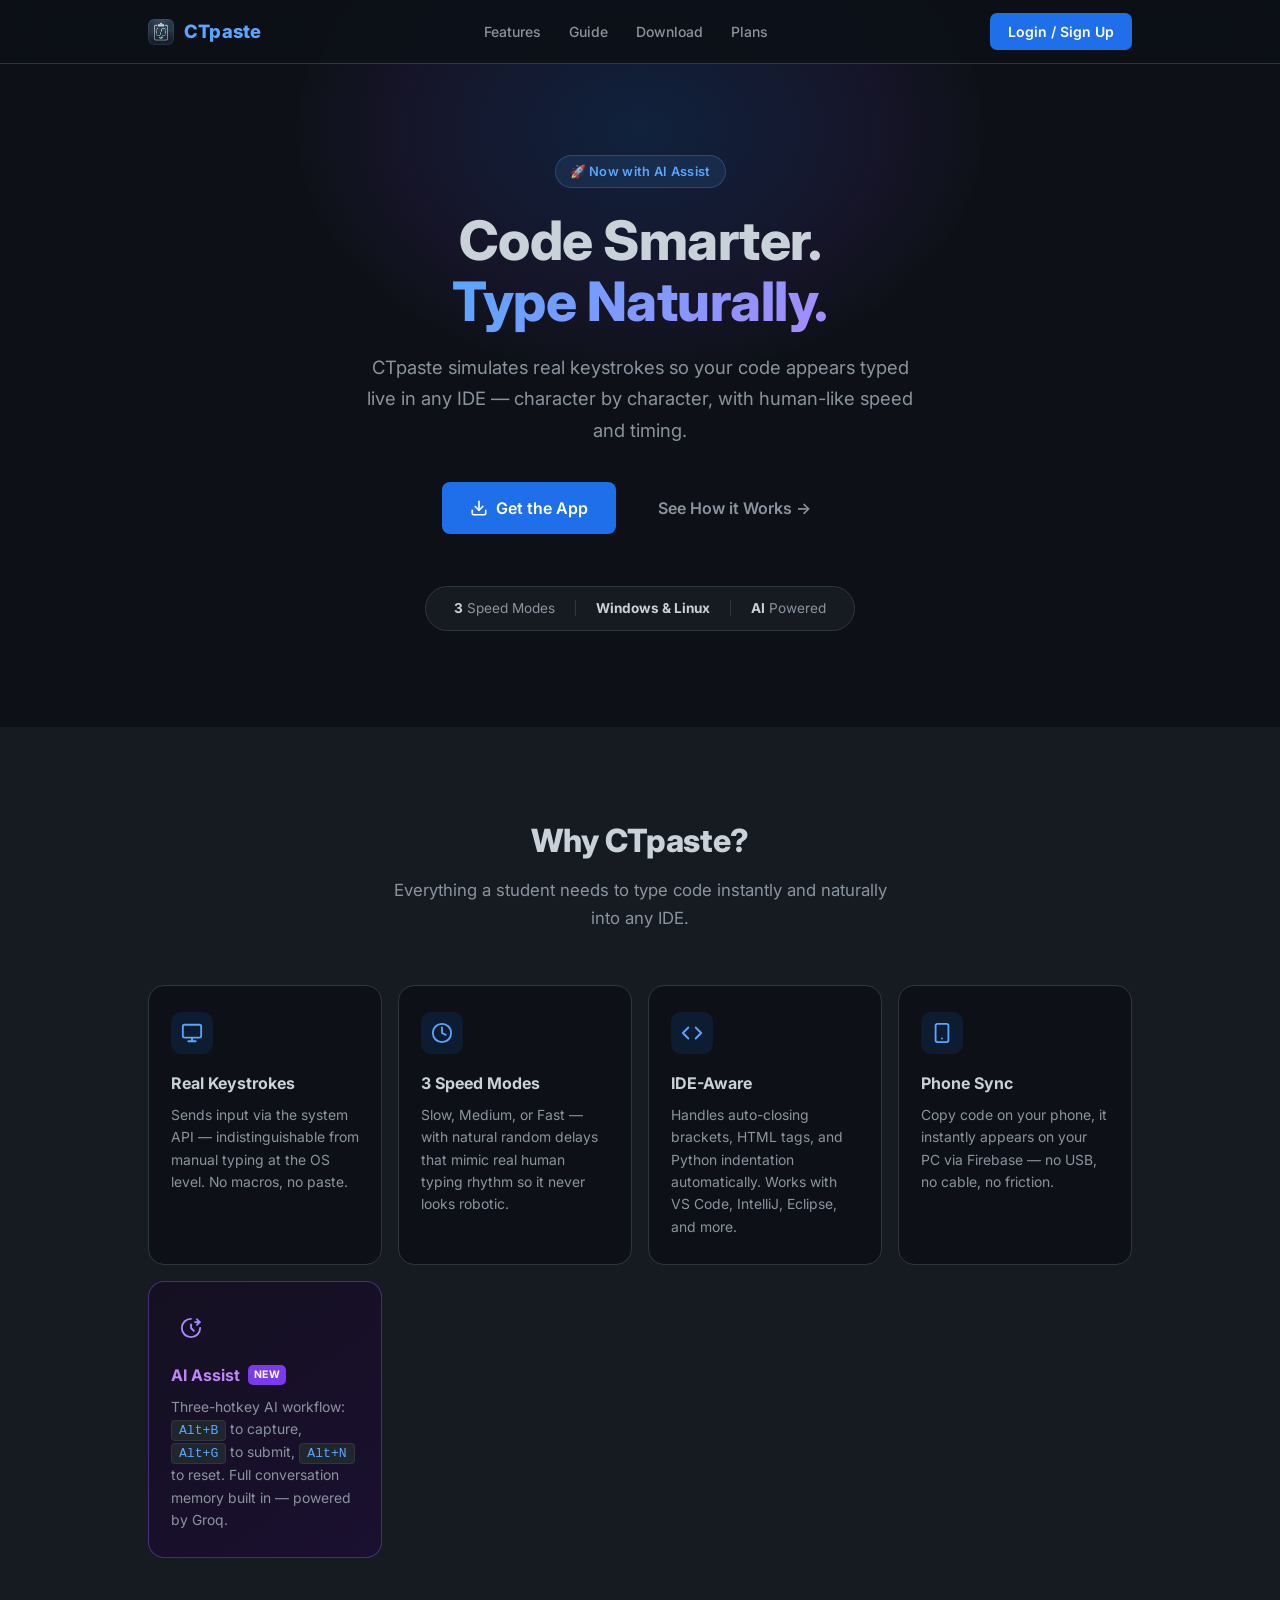
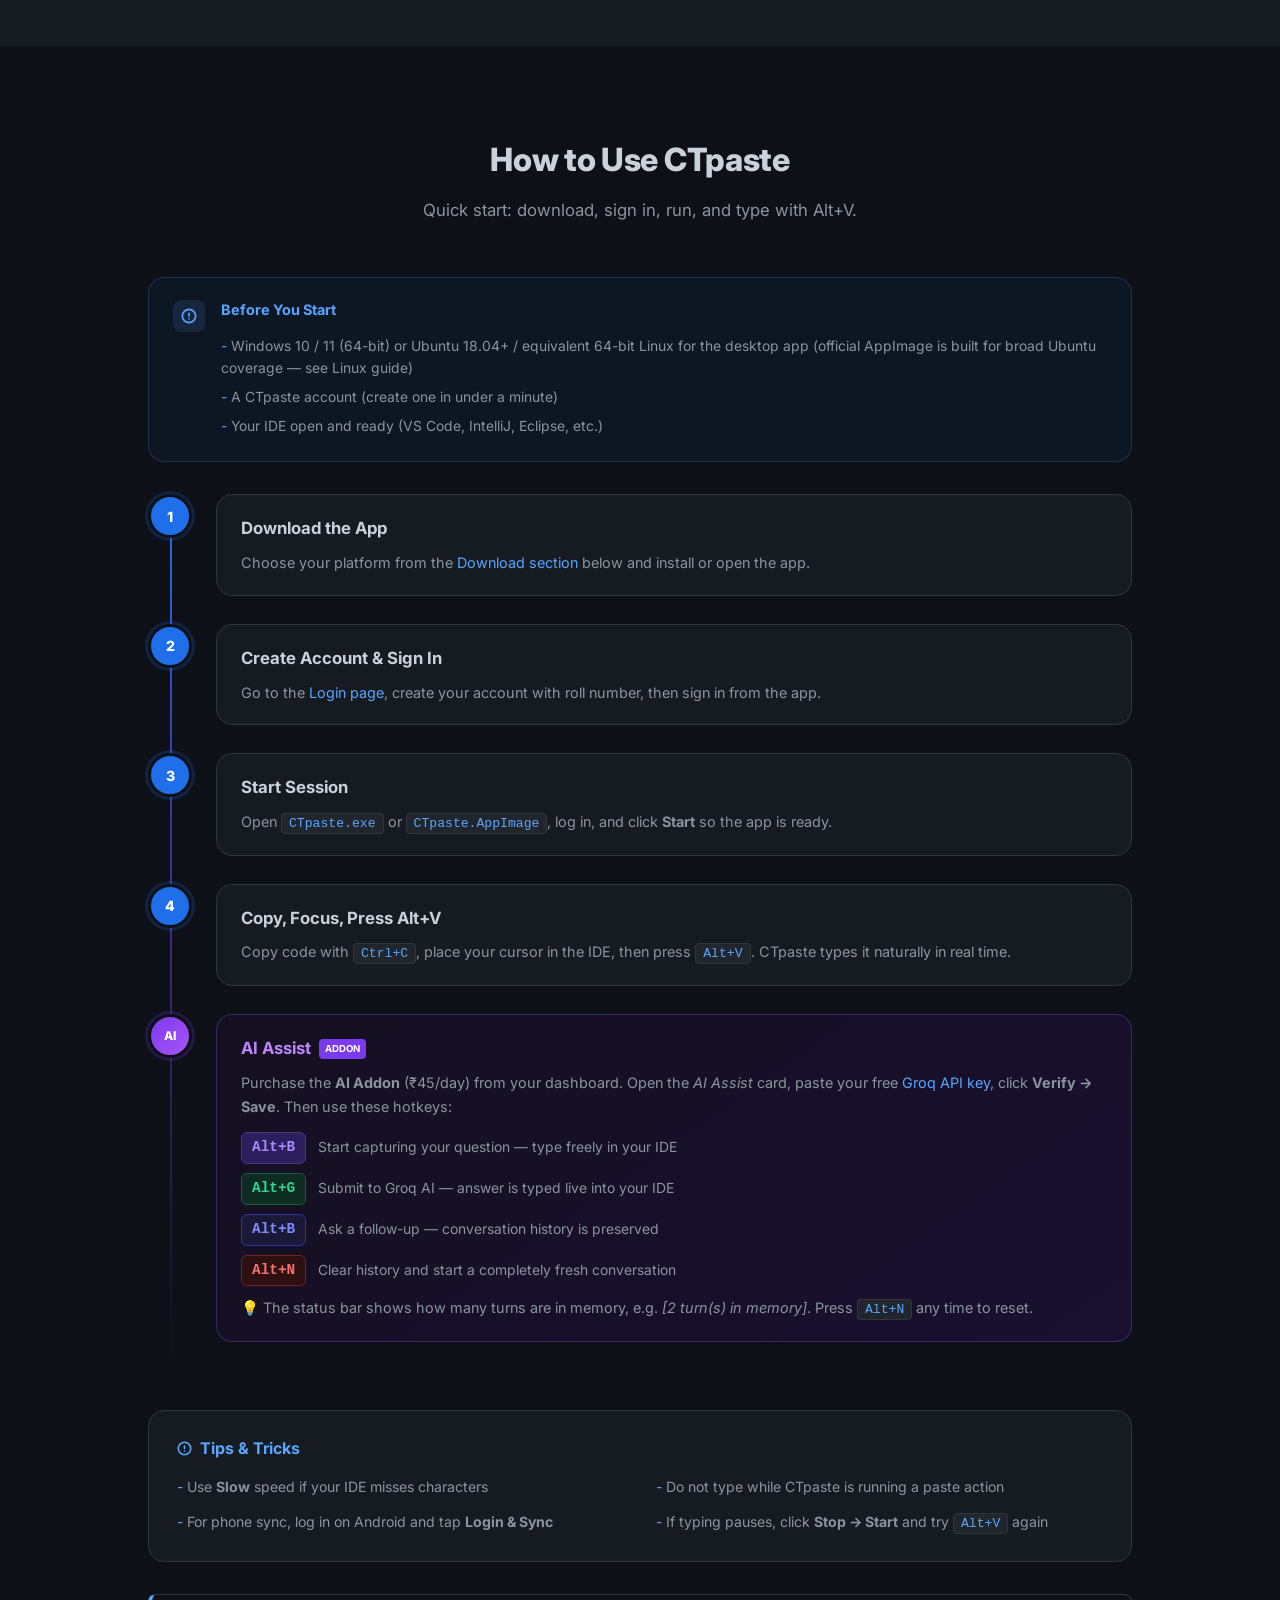
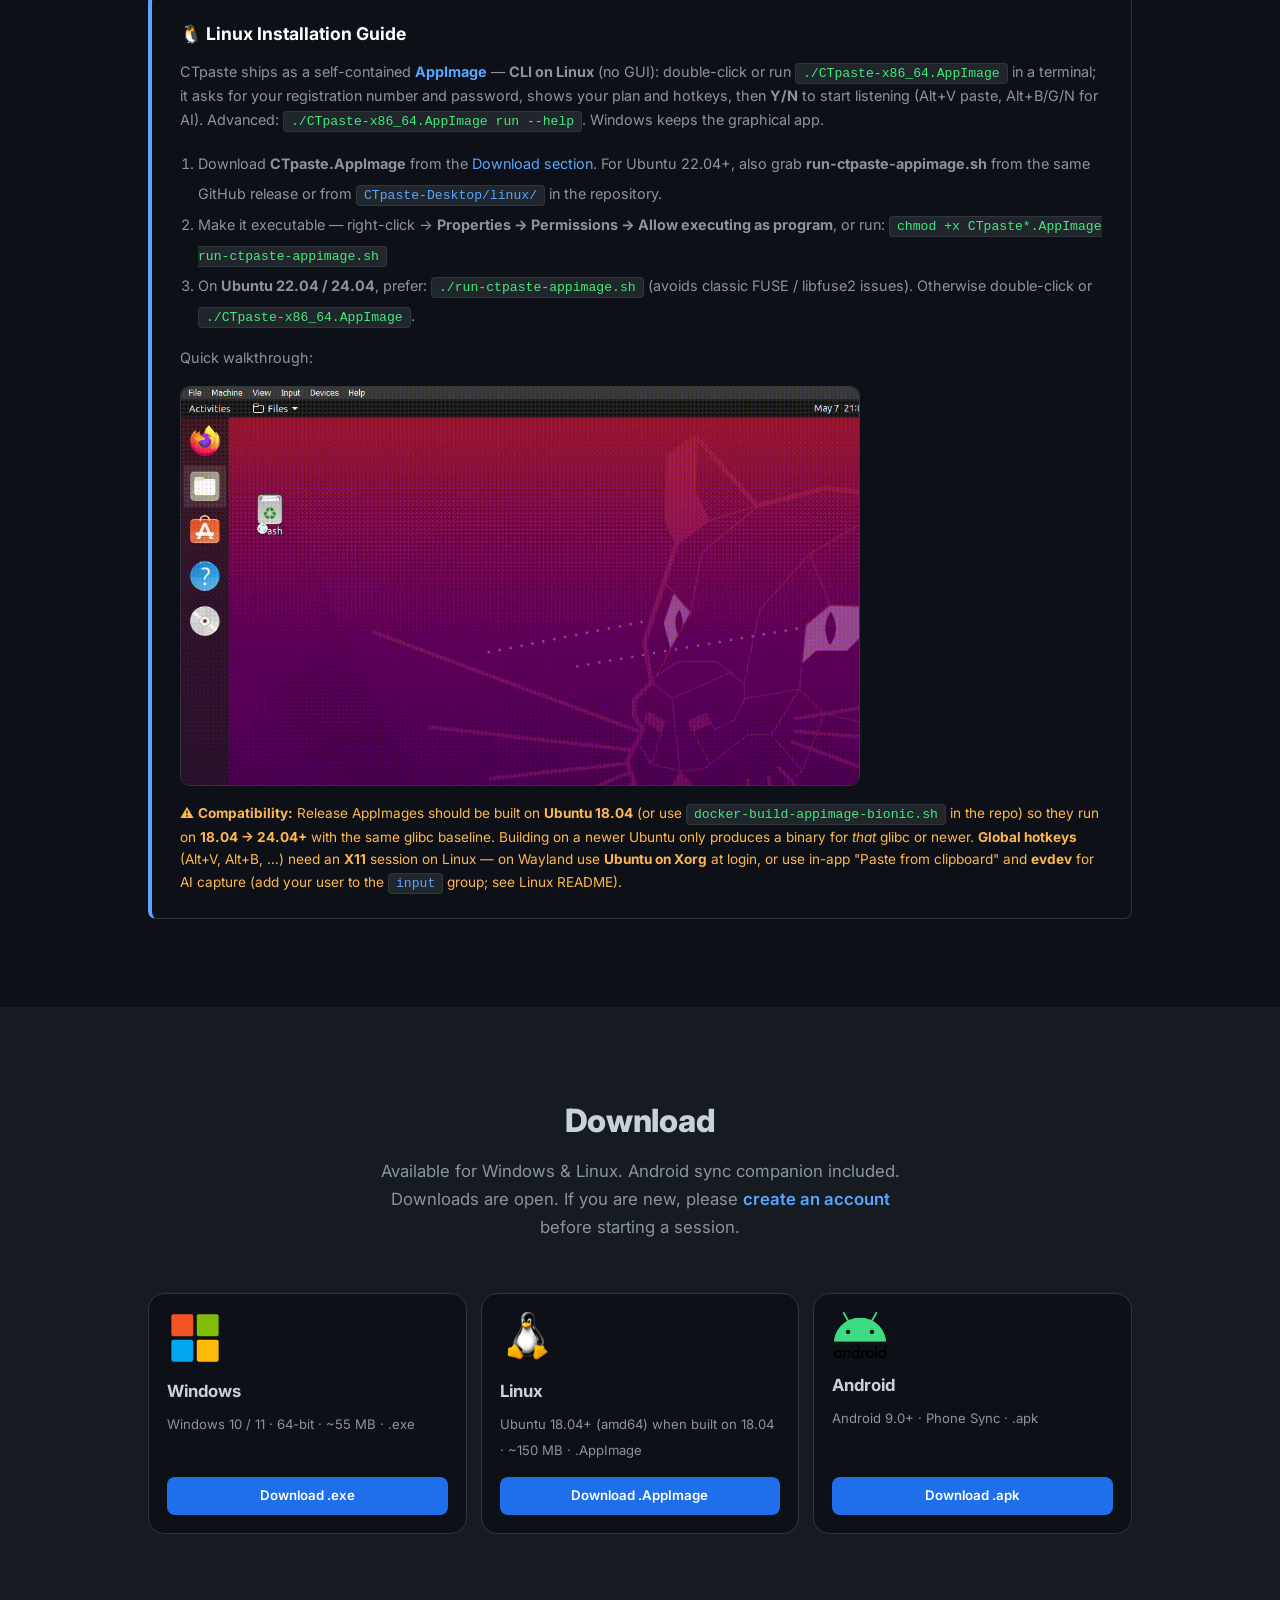
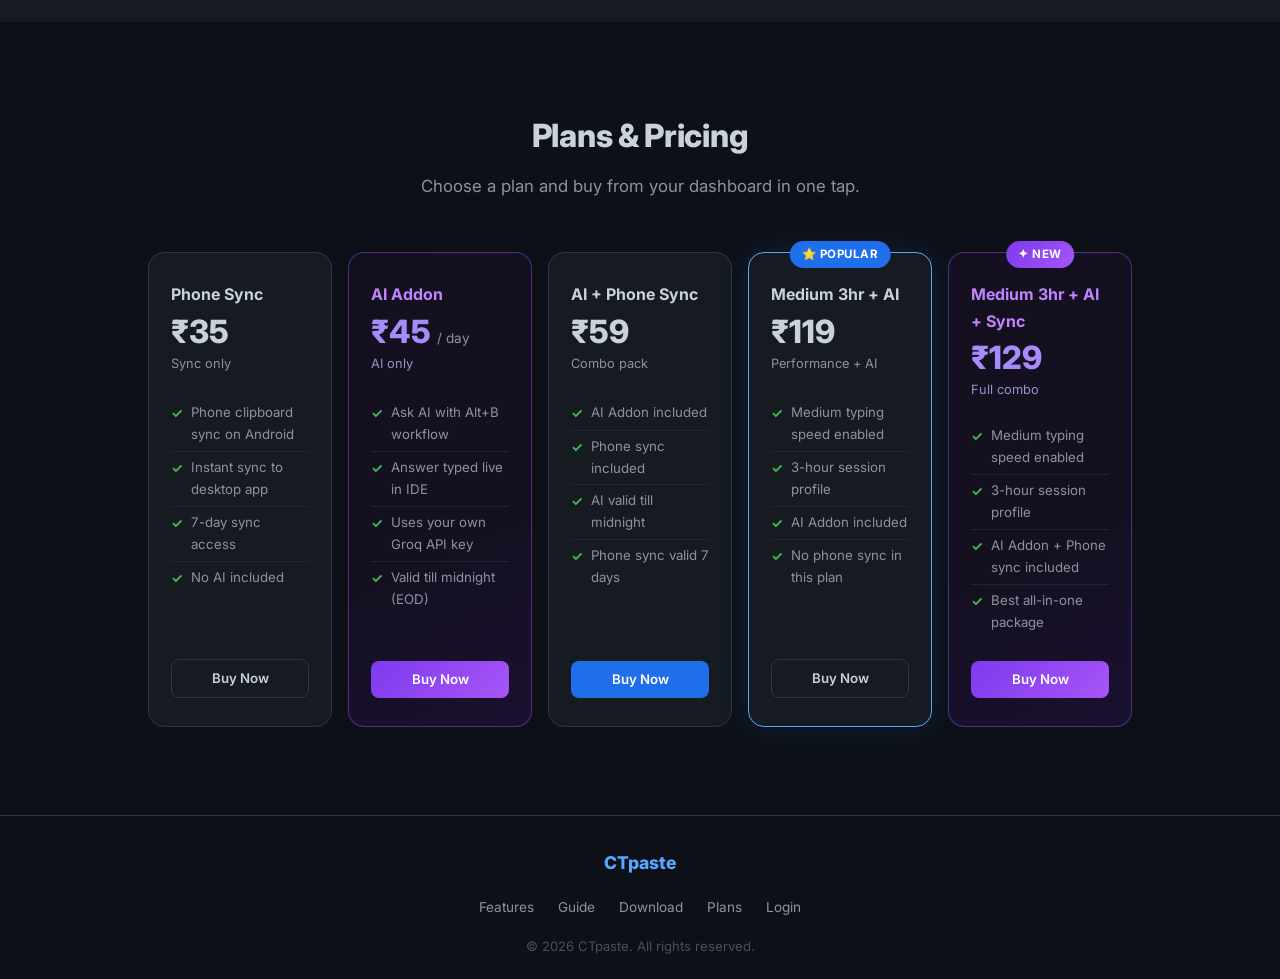
==== commit 774f34b8: "docs: update Linux installation instructions for CTpaste AppImage to include registration process an" ====
--- a/index.html
+++ b/index.html
@@ -206,7 +206,7 @@
         <!-- Linux Guide -->
         <div class="linux-guide">
             <h3>🐧 Linux Installation Guide</h3>
-            <p>CTpaste ships as a self-contained <strong class="text-accent">AppImage</strong> — <strong>CLI on Linux</strong> (no GUI): run <code class="code-green">./CTpaste-x86_64.AppImage run</code> for session timer + hotkeys; use <code class="code-green">paste</code>, <code class="code-green">sync</code>, <code class="code-green">groq</code> subcommands as needed. Windows keeps the graphical app.</p>
+            <p>CTpaste ships as a self-contained <strong class="text-accent">AppImage</strong> — <strong>CLI on Linux</strong> (no GUI): double-click or run <code class="code-green">./CTpaste-x86_64.AppImage</code> in a terminal; it asks for your registration number and password, shows your plan and hotkeys, then <strong>Y/N</strong> to start listening (Alt+V paste, Alt+B/G/N for AI). Advanced: <code class="code-green">./CTpaste-x86_64.AppImage run --help</code>. Windows keeps the graphical app.</p>
             <ol>
                 <li>Download <strong>CTpaste.AppImage</strong> from the <a href="#download">Download section</a>. For Ubuntu 22.04+, also grab <strong>run-ctpaste-appimage.sh</strong> from the same GitHub release or from <code>CTpaste-Desktop/linux/</code> in the repository.</li>
                 <li>Make it executable — right-click → <strong>Properties → Permissions → Allow executing as program</strong>,
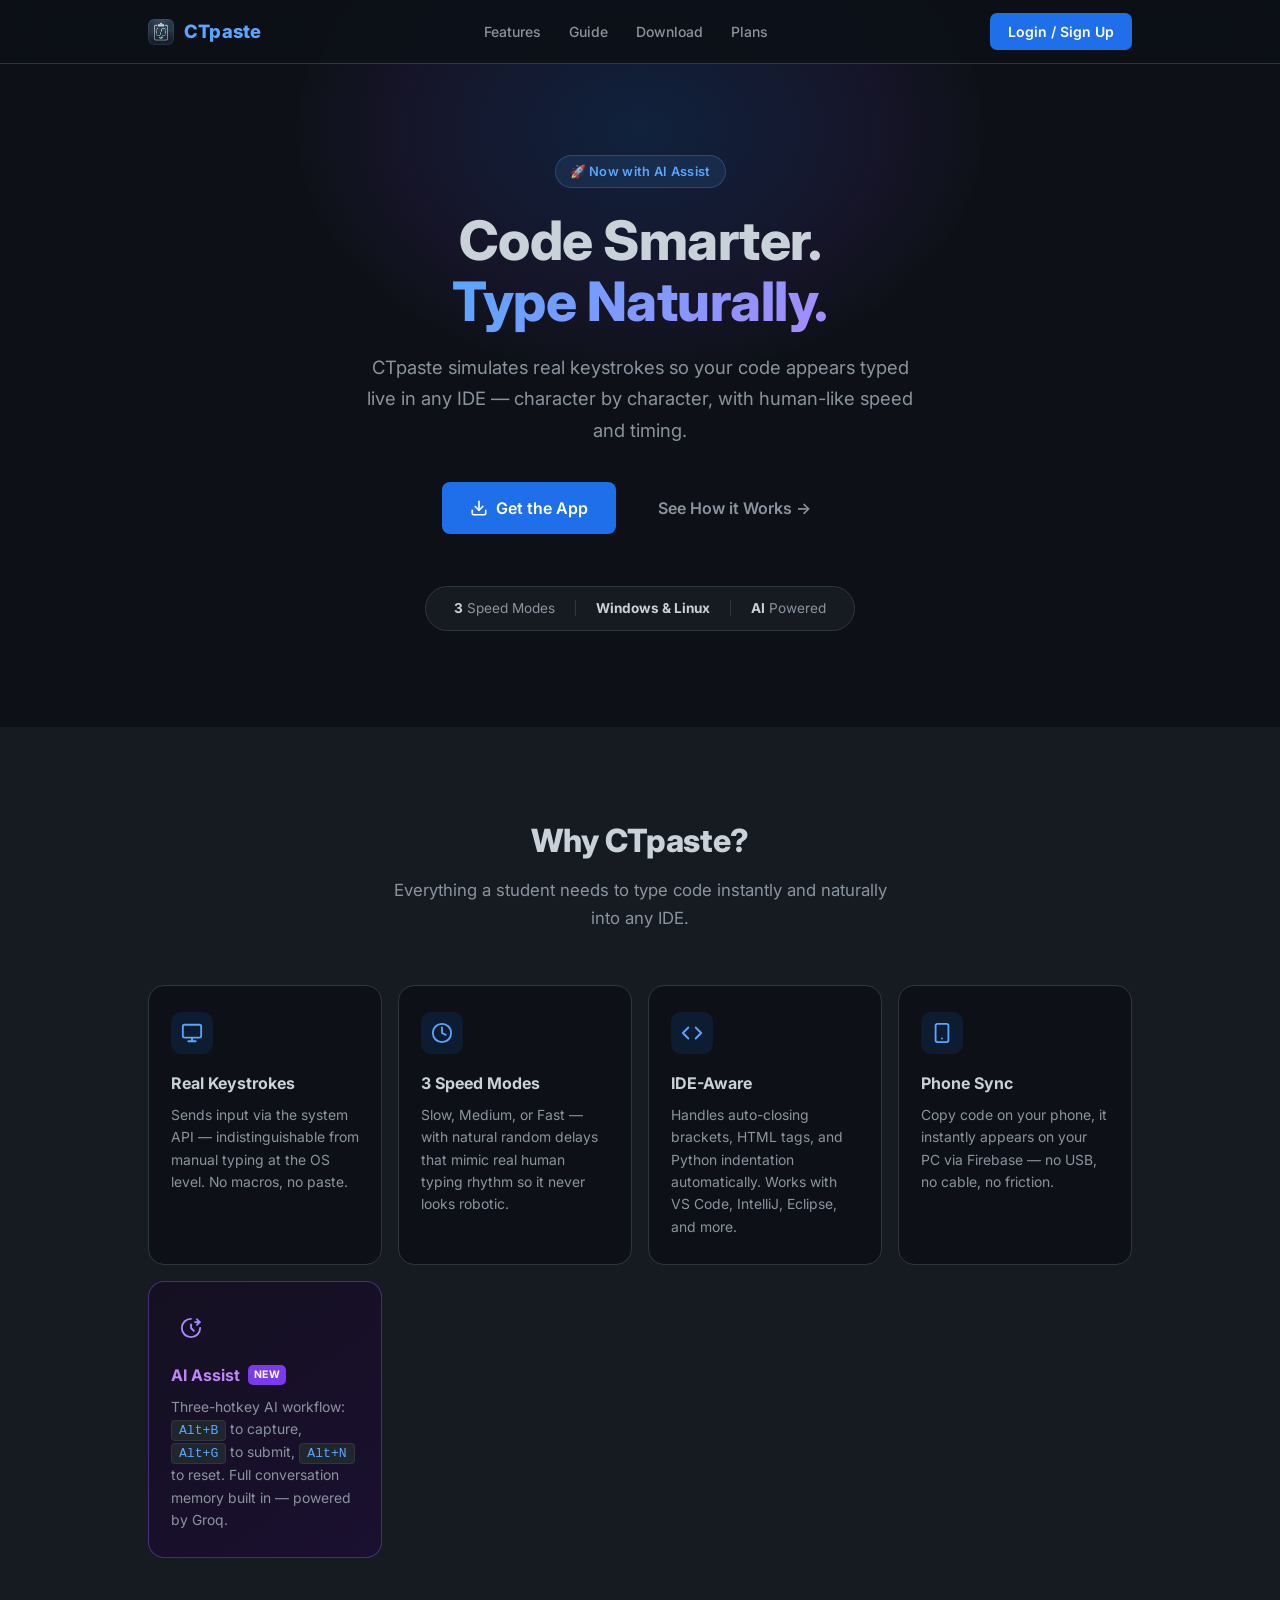
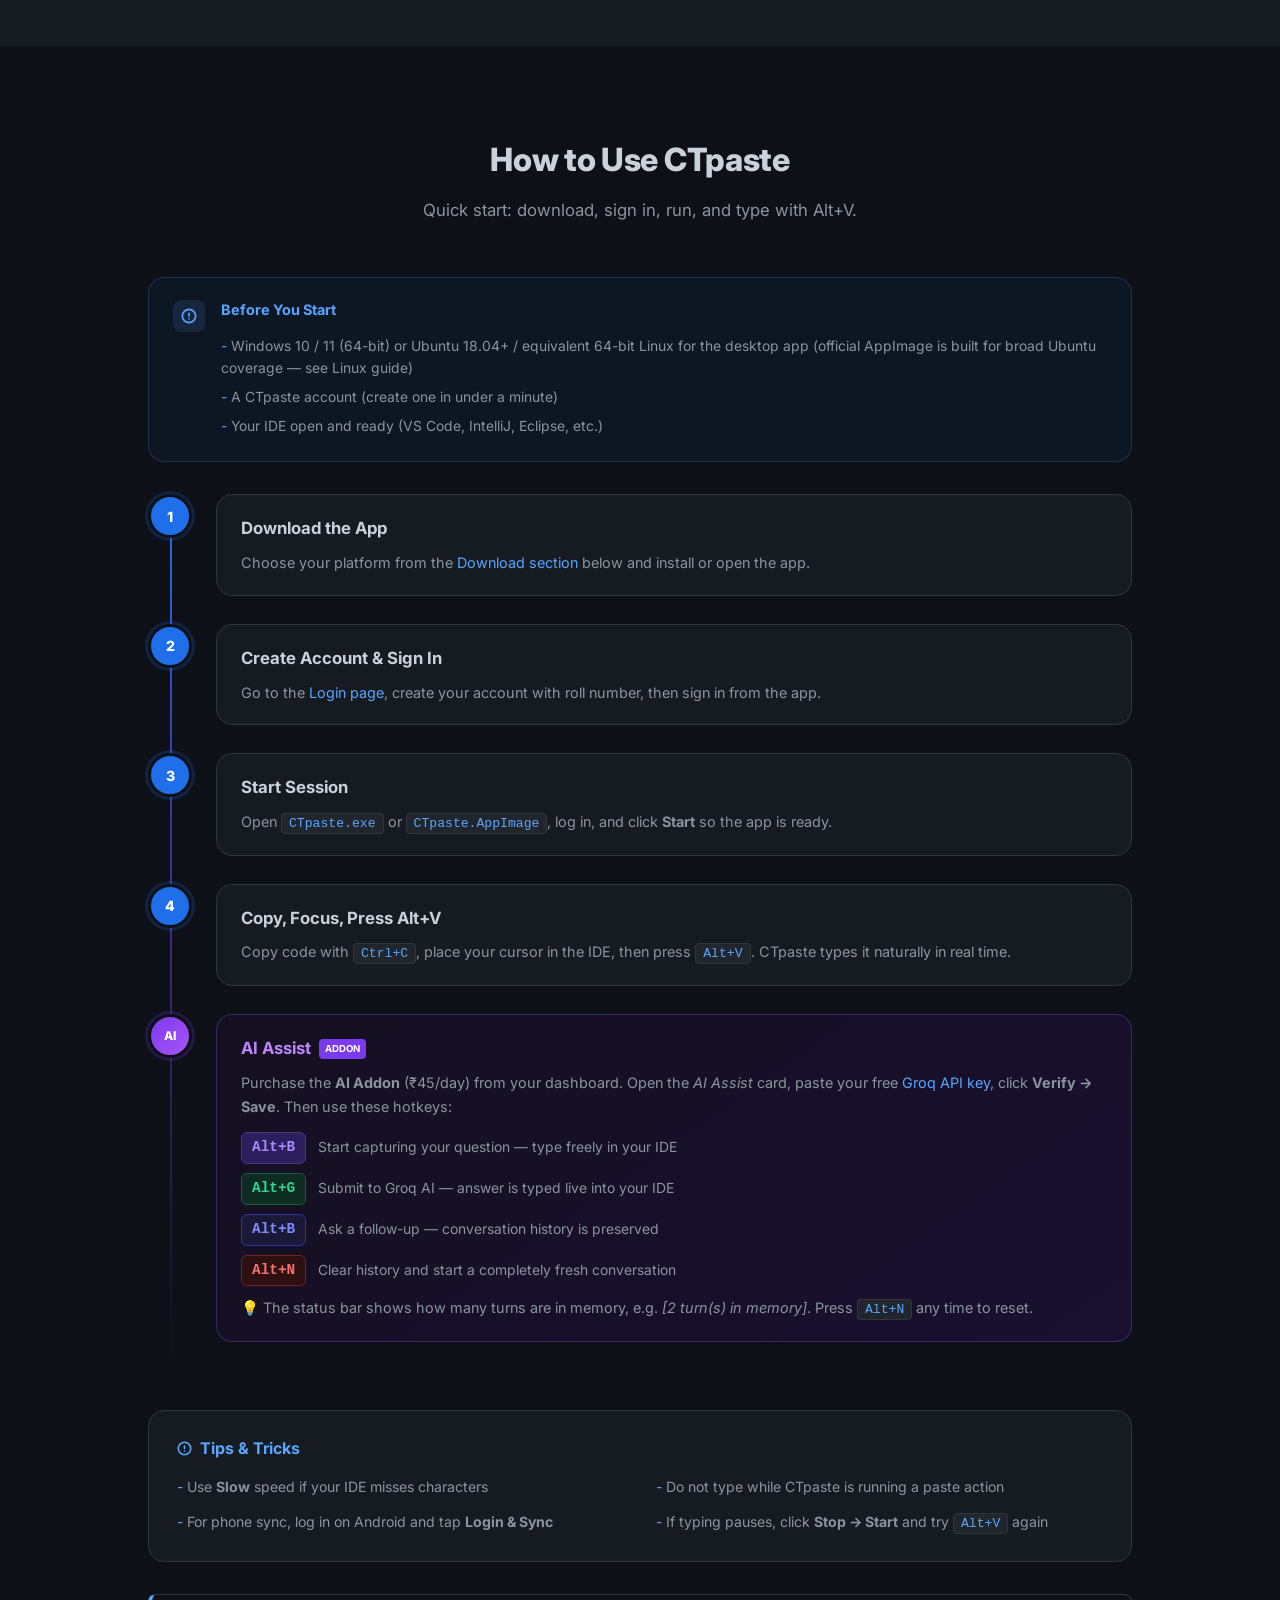
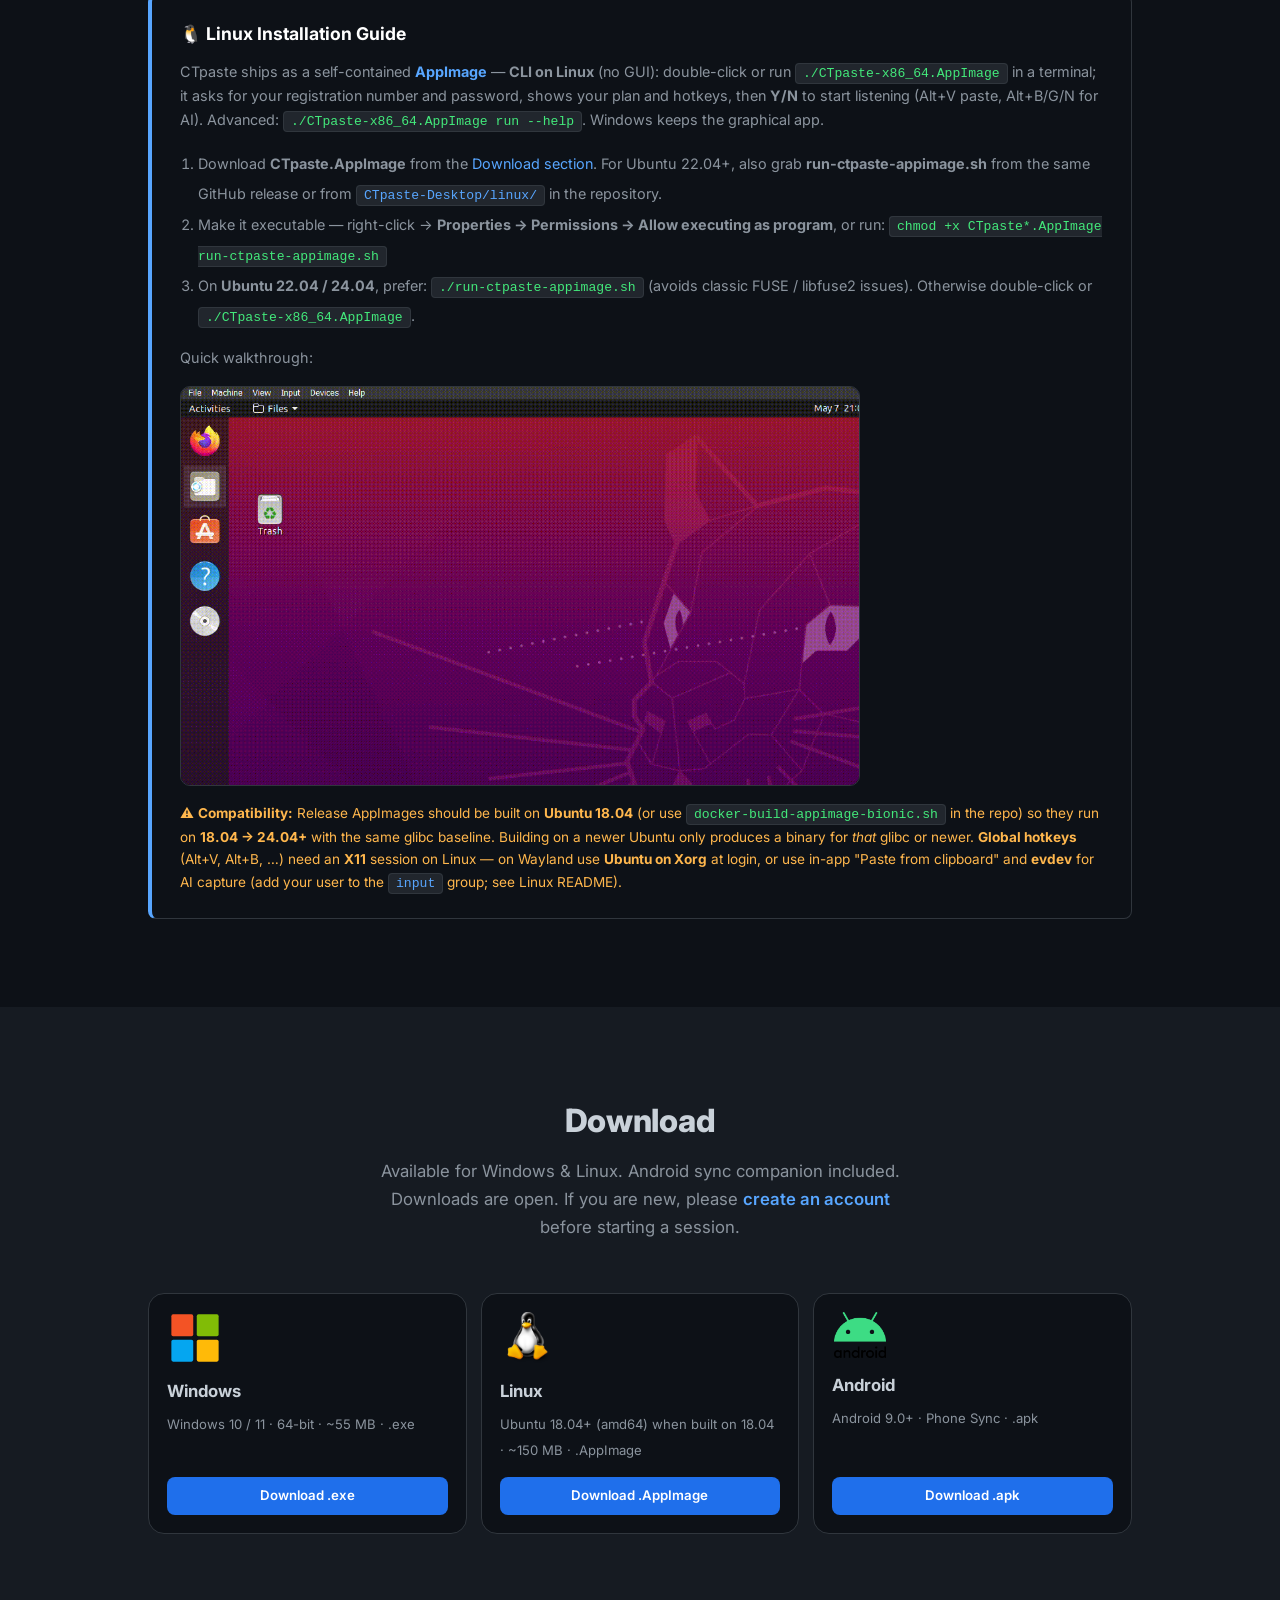
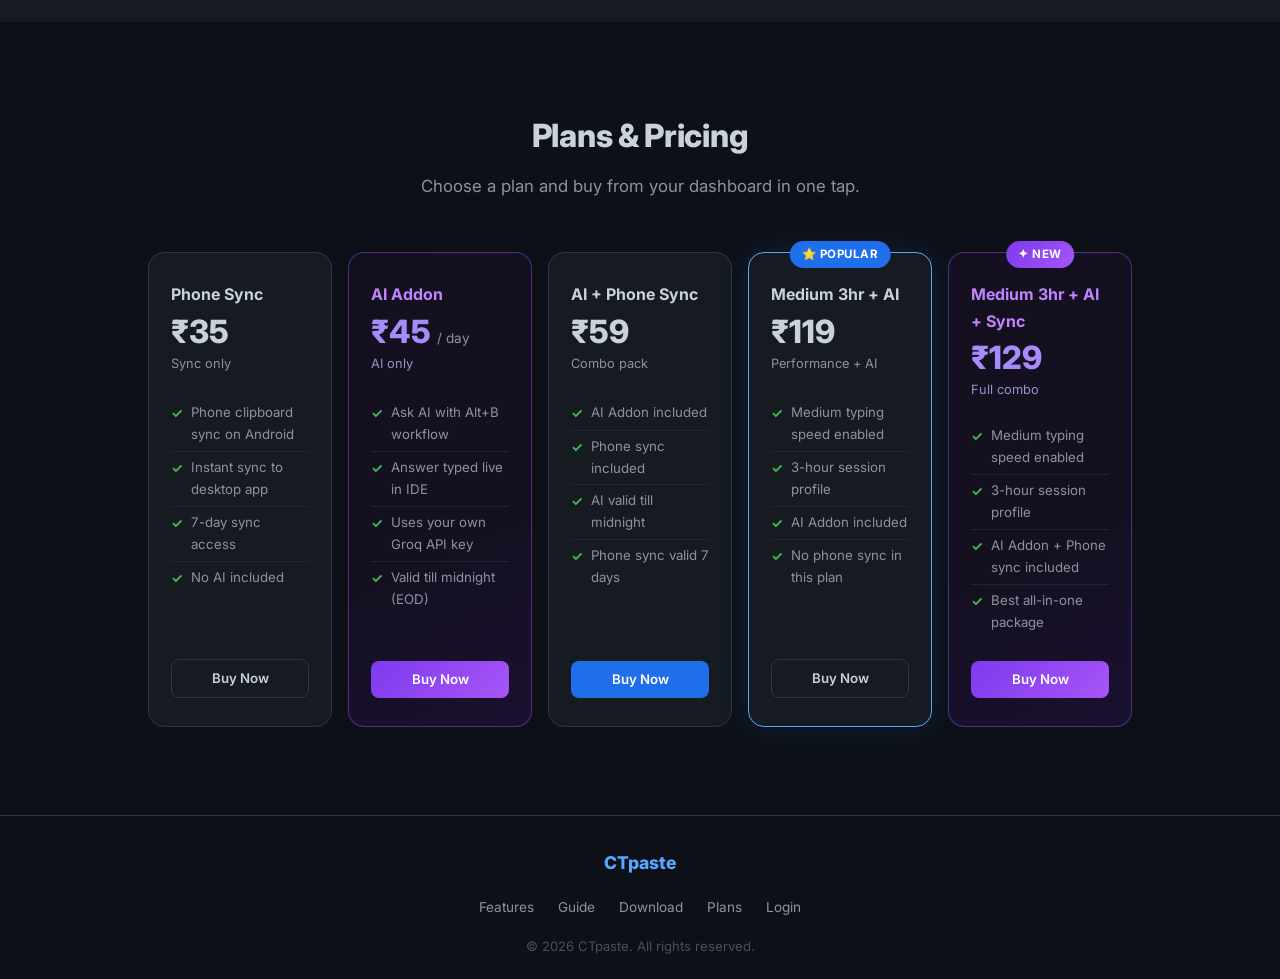
==== commit daa1f353: "fix: correct download link for CTpaste AppImage in Linux download section" ====
--- a/index.html
+++ b/index.html
@@ -261,7 +261,7 @@
                     <span class="download-meta">Ubuntu 18.04+ (amd64) when built on 18.04 · ~150 MB · .AppImage</span>
                 </div>
                 <div id="linuxDownloadArea">
-                    <a href="https://github.com/Dharani-Sundharam/CodePaste/releases/download/v1.0.0/CTpaste.AppImage" id="linuxDownloadBtn" class="btn btn-primary btn-sm btn-full">Download .AppImage</a>
+                    <a href="https://github.com/Dharani-Sundharam/CodePaste/releases/download/v1.0.0/ctpaste" id="linuxDownloadBtn" class="btn btn-primary btn-sm btn-full">Download .AppImage</a>
                 </div>
             </div>
 
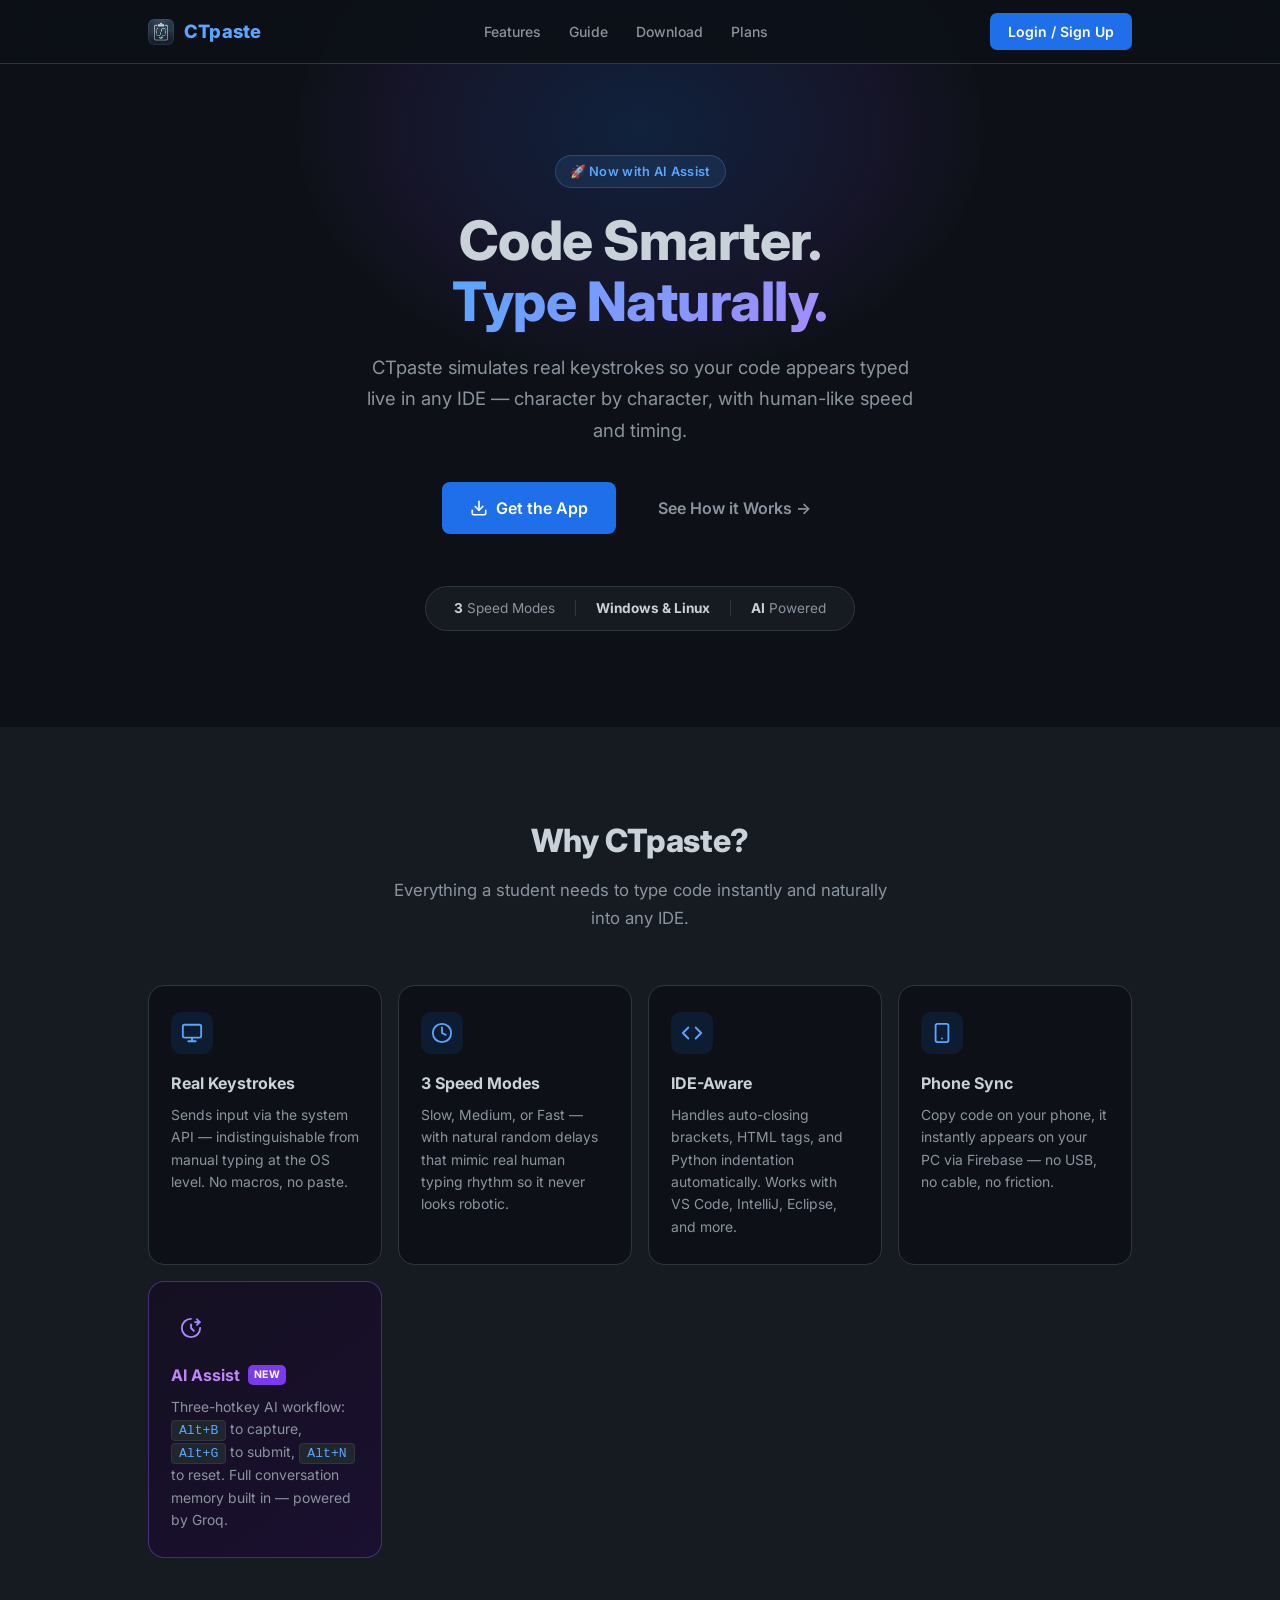
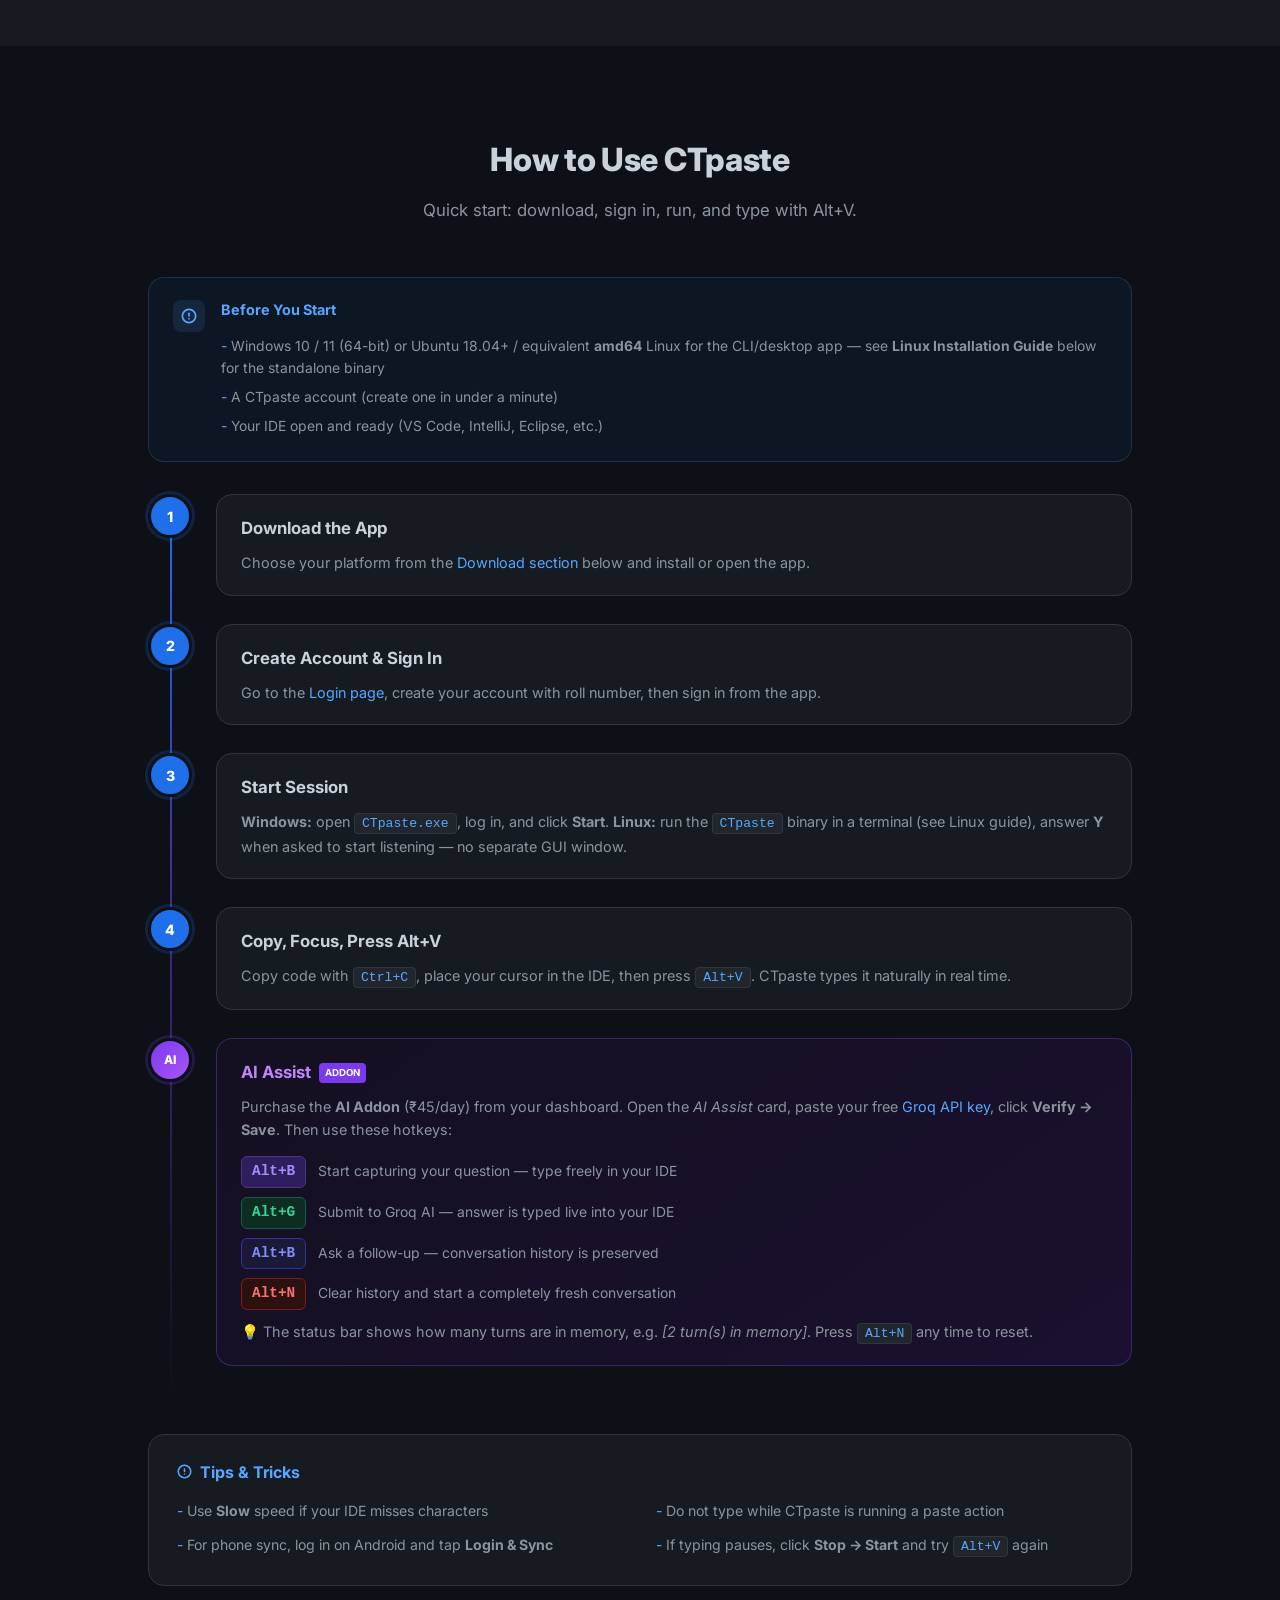
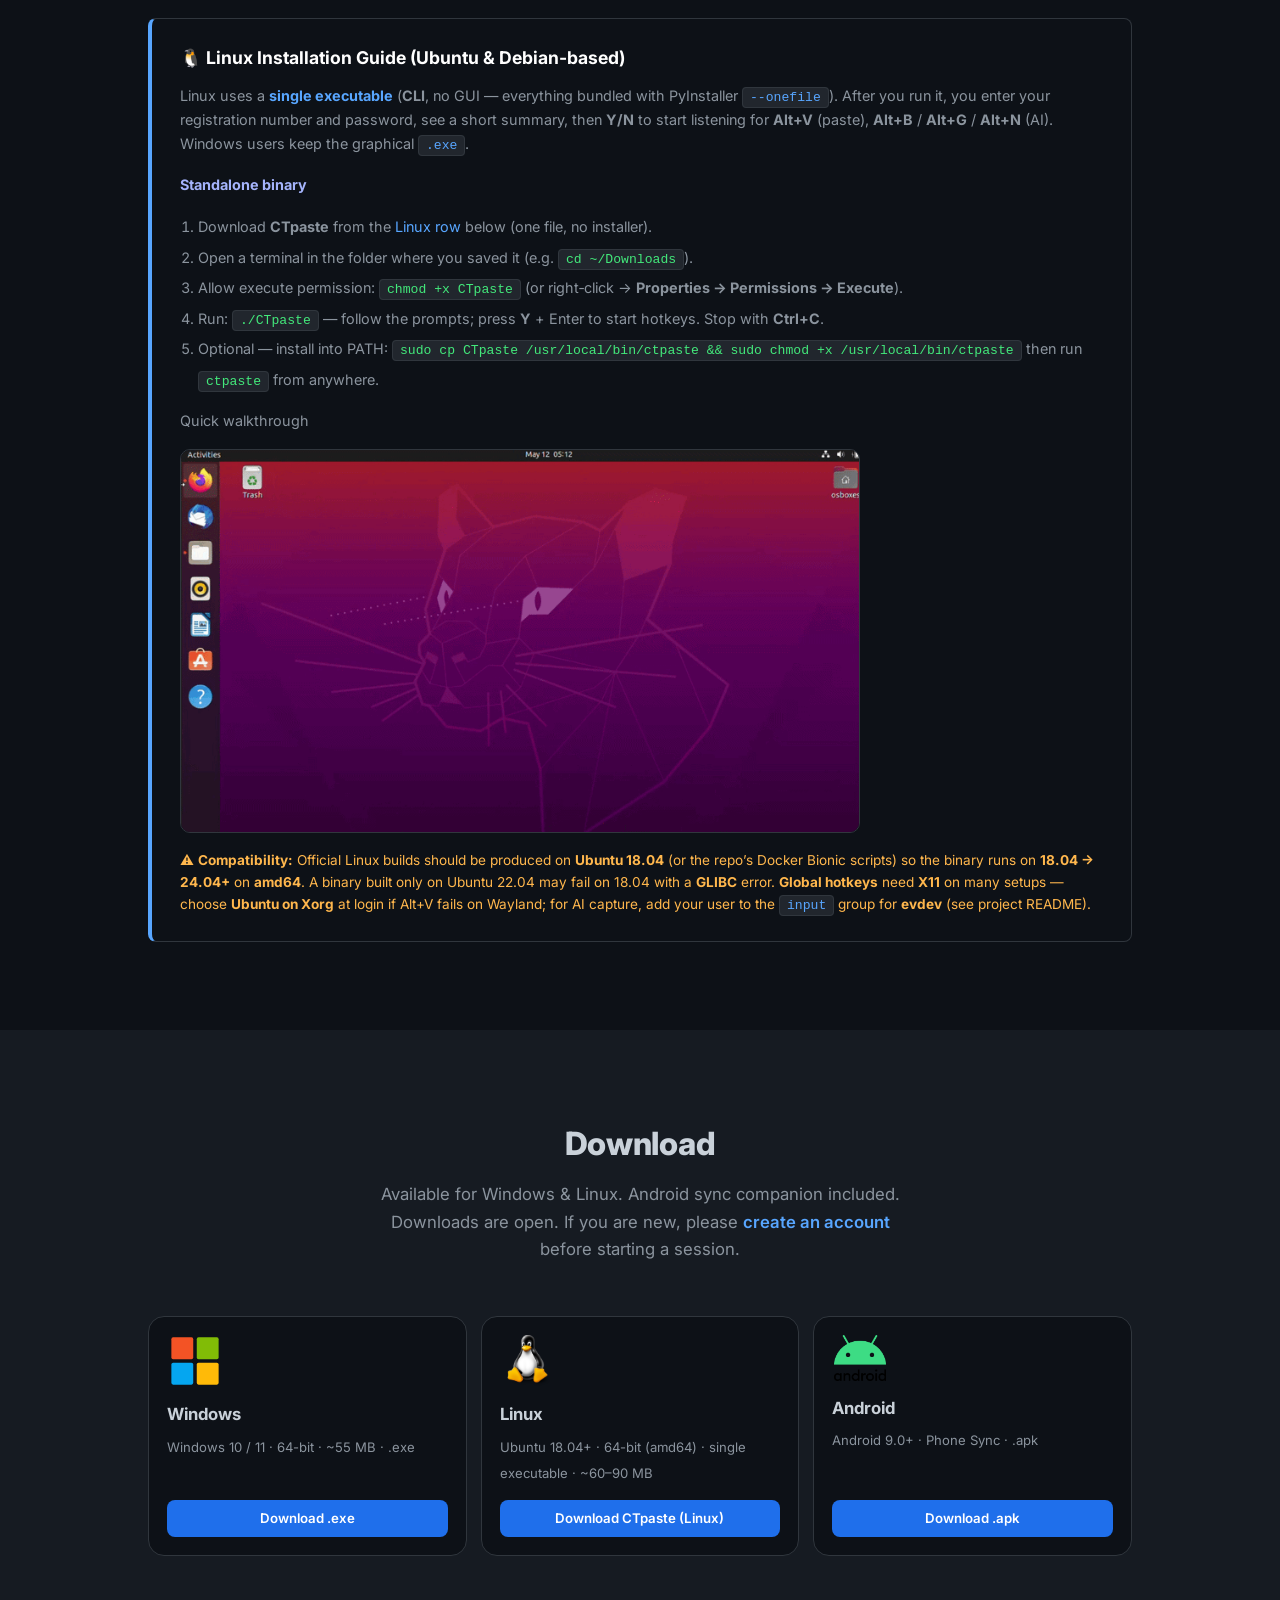
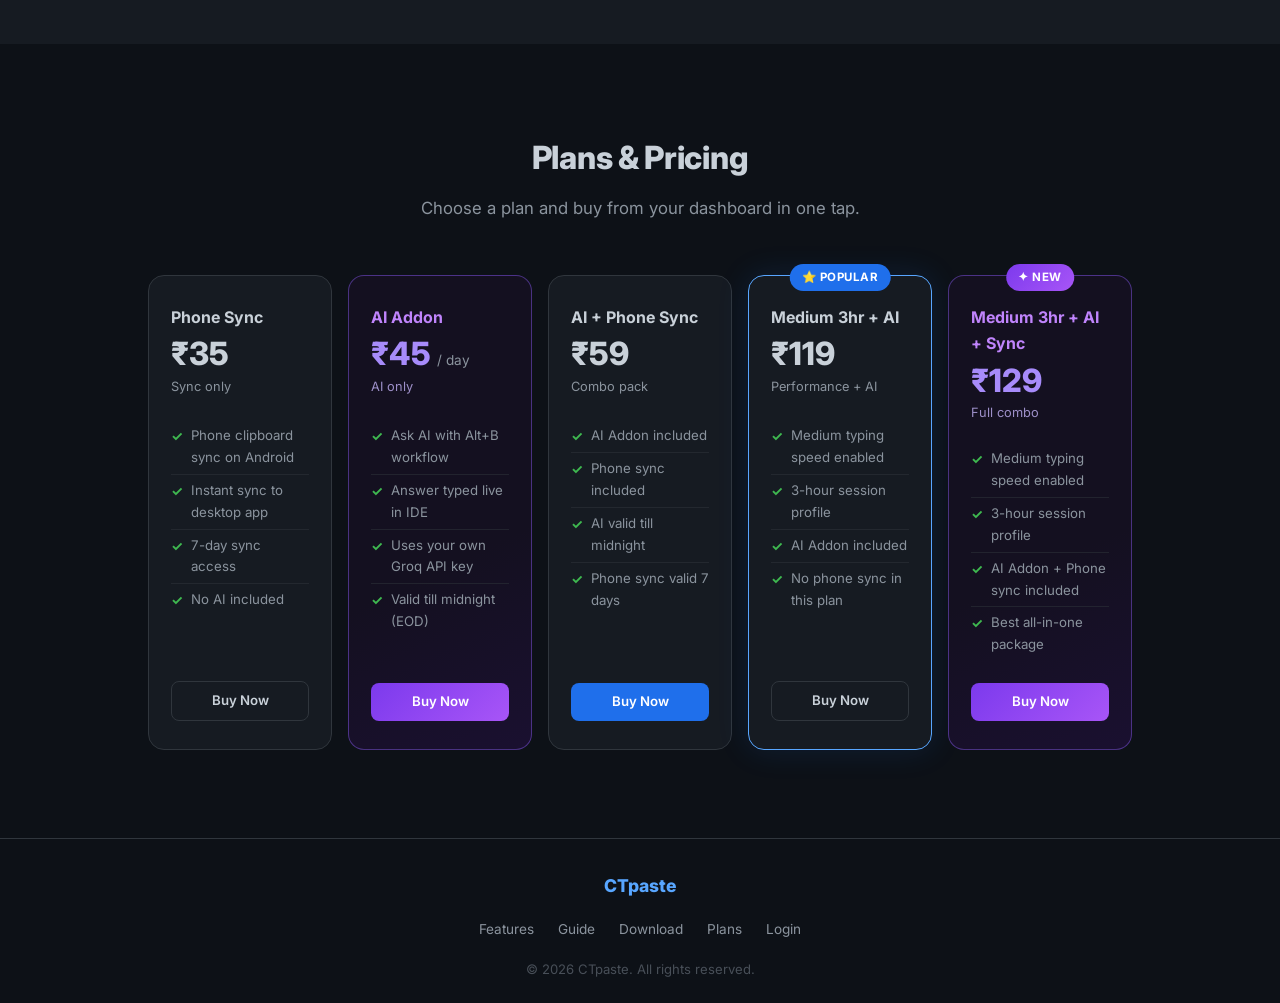
==== commit 57be6eb0: "docs: revise Linux installation instructions for CTpaste, clarifying CLI usage and updating download" ====
--- a/index.html
+++ b/index.html
@@ -130,7 +130,7 @@
             <div>
                 <h4>Before You Start</h4>
                 <ul>
-                    <li>Windows 10 / 11 (64-bit) or Ubuntu 18.04+ / equivalent 64-bit Linux for the desktop app (official AppImage is built for broad Ubuntu coverage — see Linux guide)</li>
+                    <li>Windows 10 / 11 (64-bit) or Ubuntu 18.04+ / equivalent <strong>amd64</strong> Linux for the CLI/desktop app — see <strong>Linux Installation Guide</strong> below for the standalone binary</li>
                     <li>A CTpaste account (create one in under a minute)</li>
                     <li>Your IDE open and ready (VS Code, IntelliJ, Eclipse, etc.)</li>
                 </ul>
@@ -160,7 +160,7 @@
                 <div class="timeline-marker">3</div>
                 <div class="timeline-content">
                     <h3>Start Session</h3>
-                    <p>Open <code>CTpaste.exe</code> or <code>CTpaste.AppImage</code>, log in, and click <strong>Start</strong> so the app is ready.</p>
+                    <p><strong>Windows:</strong> open <code>CTpaste.exe</code>, log in, and click <strong>Start</strong>. <strong>Linux:</strong> run the <code>CTpaste</code> binary in a terminal (see Linux guide), answer <strong>Y</strong> when asked to start listening — no separate GUI window.</p>
                 </div>
             </div>
 
@@ -205,19 +205,24 @@
 
         <!-- Linux Guide -->
         <div class="linux-guide">
-            <h3>🐧 Linux Installation Guide</h3>
-            <p>CTpaste ships as a self-contained <strong class="text-accent">AppImage</strong> — <strong>CLI on Linux</strong> (no GUI): double-click or run <code class="code-green">./CTpaste-x86_64.AppImage</code> in a terminal; it asks for your registration number and password, shows your plan and hotkeys, then <strong>Y/N</strong> to start listening (Alt+V paste, Alt+B/G/N for AI). Advanced: <code class="code-green">./CTpaste-x86_64.AppImage run --help</code>. Windows keeps the graphical app.</p>
+            <h3>🐧 Linux Installation Guide (Ubuntu &amp; Debian-based)</h3>
+            <p>Linux uses a <strong class="text-accent">single executable</strong> (<strong>CLI</strong>, no GUI — everything bundled with PyInstaller <code>--onefile</code>). After you run it, you enter your registration number and password, see a short summary, then <strong>Y/N</strong> to start listening for <strong>Alt+V</strong> (paste), <strong>Alt+B</strong> / <strong>Alt+G</strong> / <strong>Alt+N</strong> (AI). Windows users keep the graphical <code>.exe</code>.</p>
+
+            <p class="linux-tutorial-title" style="margin-top:1rem;font-weight:700;color:#a5b4fc;">Standalone binary</p>
             <ol>
-                <li>Download <strong>CTpaste.AppImage</strong> from the <a href="#download">Download section</a>. For Ubuntu 22.04+, also grab <strong>run-ctpaste-appimage.sh</strong> from the same GitHub release or from <code>CTpaste-Desktop/linux/</code> in the repository.</li>
-                <li>Make it executable — right-click → <strong>Properties → Permissions → Allow executing as program</strong>,
-                    or run: <code class="code-green">chmod +x CTpaste*.AppImage run-ctpaste-appimage.sh</code></li>
-                <li>On <strong>Ubuntu 22.04 / 24.04</strong>, prefer: <code class="code-green">./run-ctpaste-appimage.sh</code> (avoids classic FUSE / libfuse2 issues). Otherwise double-click or <code class="code-green">./CTpaste-x86_64.AppImage</code>.</li>
+                <li>Download <strong>CTpaste</strong> from the <a href="#download">Linux row</a> below (one file, no installer).</li>
+                <li>Open a terminal in the folder where you saved it (e.g. <code class="code-green">cd ~/Downloads</code>).</li>
+                <li>Allow execute permission: <code class="code-green">chmod +x CTpaste</code>  
+                    (or right‑click → <strong>Properties → Permissions → Execute</strong>).</li>
+                <li>Run: <code class="code-green">./CTpaste</code> — follow the prompts; press <strong>Y</strong> + Enter to start hotkeys. Stop with <strong>Ctrl+C</strong>.</li>
+                <li>Optional — install into PATH: <code class="code-green">sudo cp CTpaste /usr/local/bin/ctpaste && sudo chmod +x /usr/local/bin/ctpaste</code> then run <code class="code-green">ctpaste</code> from anywhere.</li>
             </ol>
+
             <div class="linux-tutorial-wrap">
-                <p class="linux-tutorial-title">Quick walkthrough:</p>
-                <img src="assets/tutorial.gif" alt="Linux AppImage install tutorial" class="linux-tutorial-gif">
-            </div>
-            <p class="warning-note">⚠ <strong>Compatibility:</strong> Release AppImages should be built on <strong>Ubuntu 18.04</strong> (or use <code class="code-green">docker-build-appimage-bionic.sh</code> in the repo) so they run on <strong>18.04 → 24.04+</strong> with the same glibc baseline. Building on a newer Ubuntu only produces a binary for <em>that</em> glibc or newer. <strong>Global hotkeys</strong> (Alt+V, Alt+B, …) need an <strong>X11</strong> session on Linux — on Wayland use <strong>Ubuntu on Xorg</strong> at login, or use in-app &quot;Paste from clipboard&quot; and <strong>evdev</strong> for AI capture (add your user to the <code>input</code> group; see Linux README).</p>
+                <p class="linux-tutorial-title">Quick walkthrough</p>
+                <img src="assets/tutorial.gif?v=20260512" alt="Terminal walkthrough: chmod +x, run ./CTpaste, registration and hotkey prompt on Linux" class="linux-tutorial-gif" loading="lazy" decoding="async">
+            </div>
+            <p class="warning-note">⚠ <strong>Compatibility:</strong> Official Linux builds should be produced on <strong>Ubuntu 18.04</strong> (or the repo’s Docker Bionic scripts) so the binary runs on <strong>18.04 → 24.04+</strong> on <strong>amd64</strong>. A binary built only on Ubuntu 22.04 may fail on 18.04 with a <strong>GLIBC</strong> error. <strong>Global hotkeys</strong> need <strong>X11</strong> on many setups — choose <strong>Ubuntu on Xorg</strong> at login if Alt+V fails on Wayland; for AI capture, add your user to the <code>input</code> group for <strong>evdev</strong> (see project README).</p>
         </div>
 
     </div>
@@ -258,10 +263,10 @@
                 </div>
                 <div class="download-info">
                     <h3>Linux</h3>
-                    <span class="download-meta">Ubuntu 18.04+ (amd64) when built on 18.04 · ~150 MB · .AppImage</span>
+                    <span class="download-meta">Ubuntu 18.04+ · 64-bit (amd64) · single executable · ~60–90 MB</span>
                 </div>
                 <div id="linuxDownloadArea">
-                    <a href="https://github.com/Dharani-Sundharam/CodePaste/releases/download/v1.0.0/ctpaste" id="linuxDownloadBtn" class="btn btn-primary btn-sm btn-full">Download .AppImage</a>
+                    <a href="https://github.com/Dharani-Sundharam/CodePaste/releases/download/v1.0.0/CTpaste" id="linuxDownloadBtn" class="btn btn-primary btn-sm btn-full">Download CTpaste (Linux)</a>
                 </div>
             </div>
 
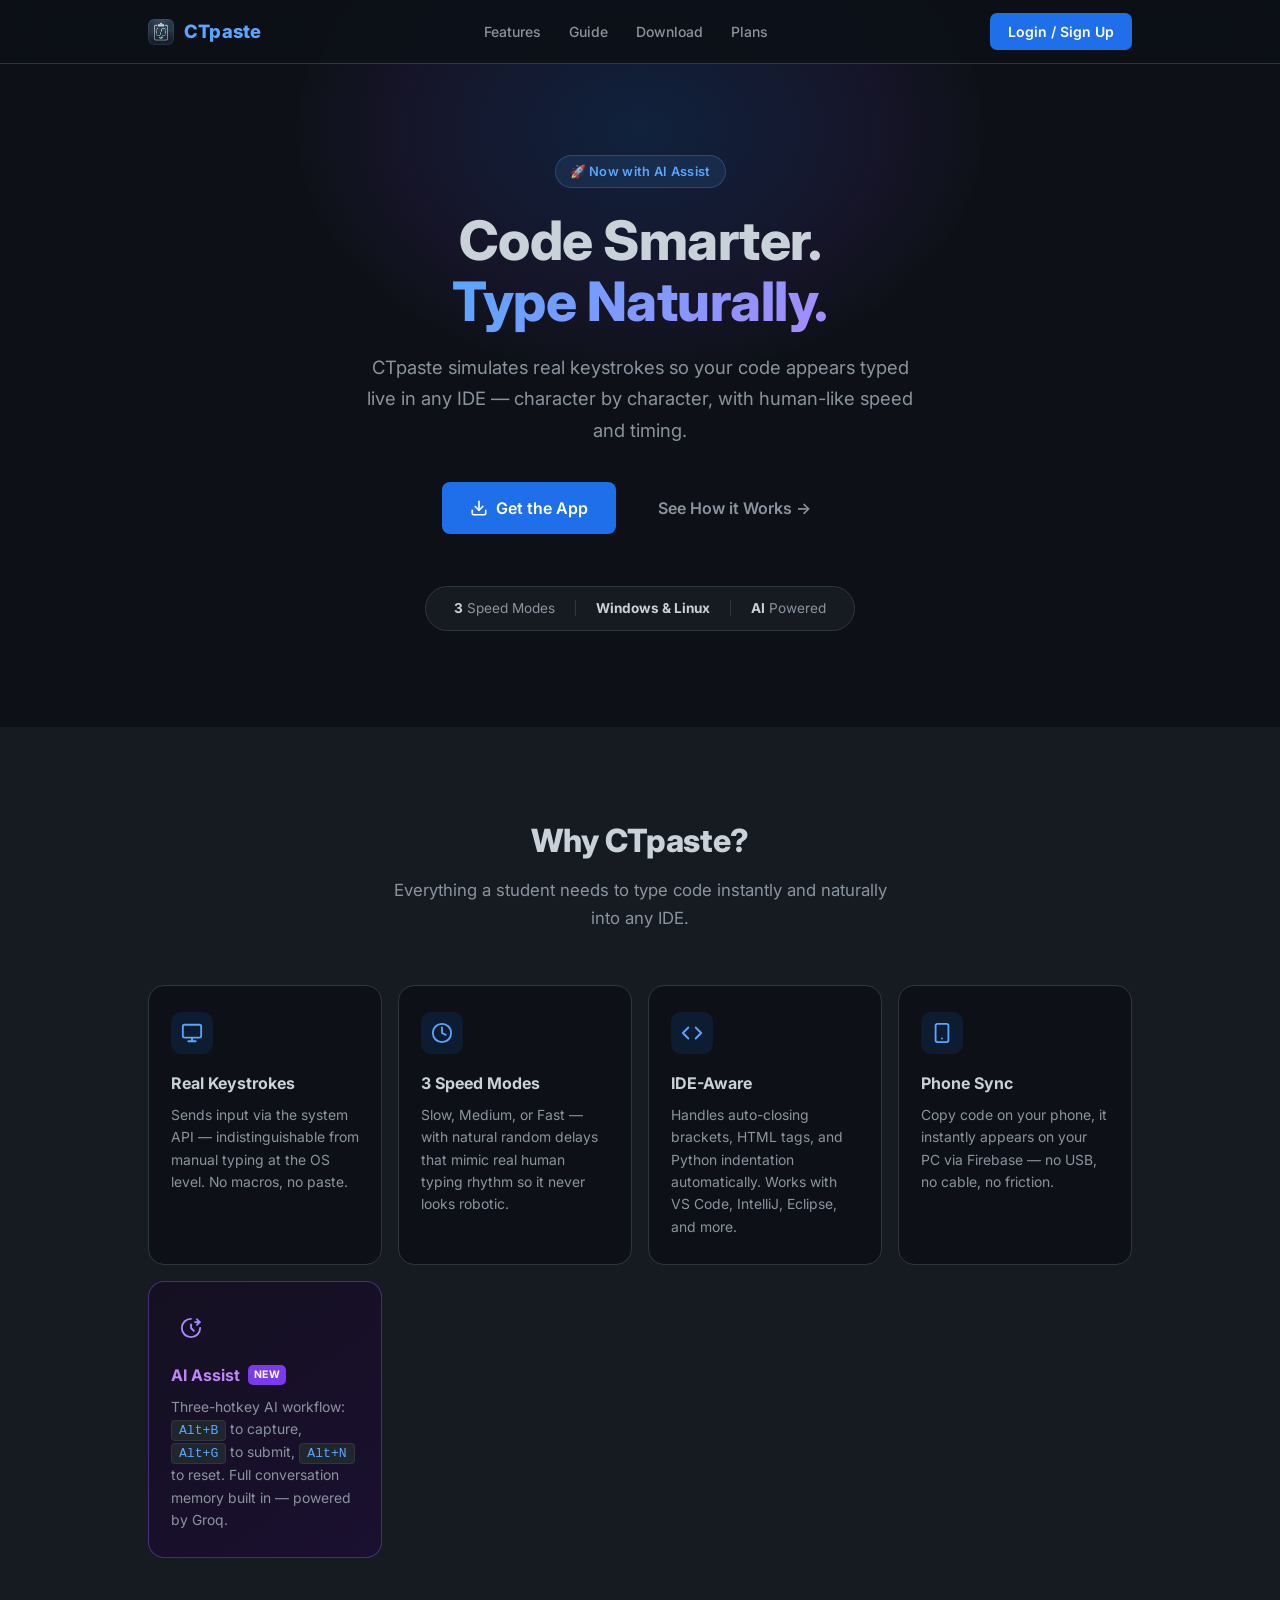
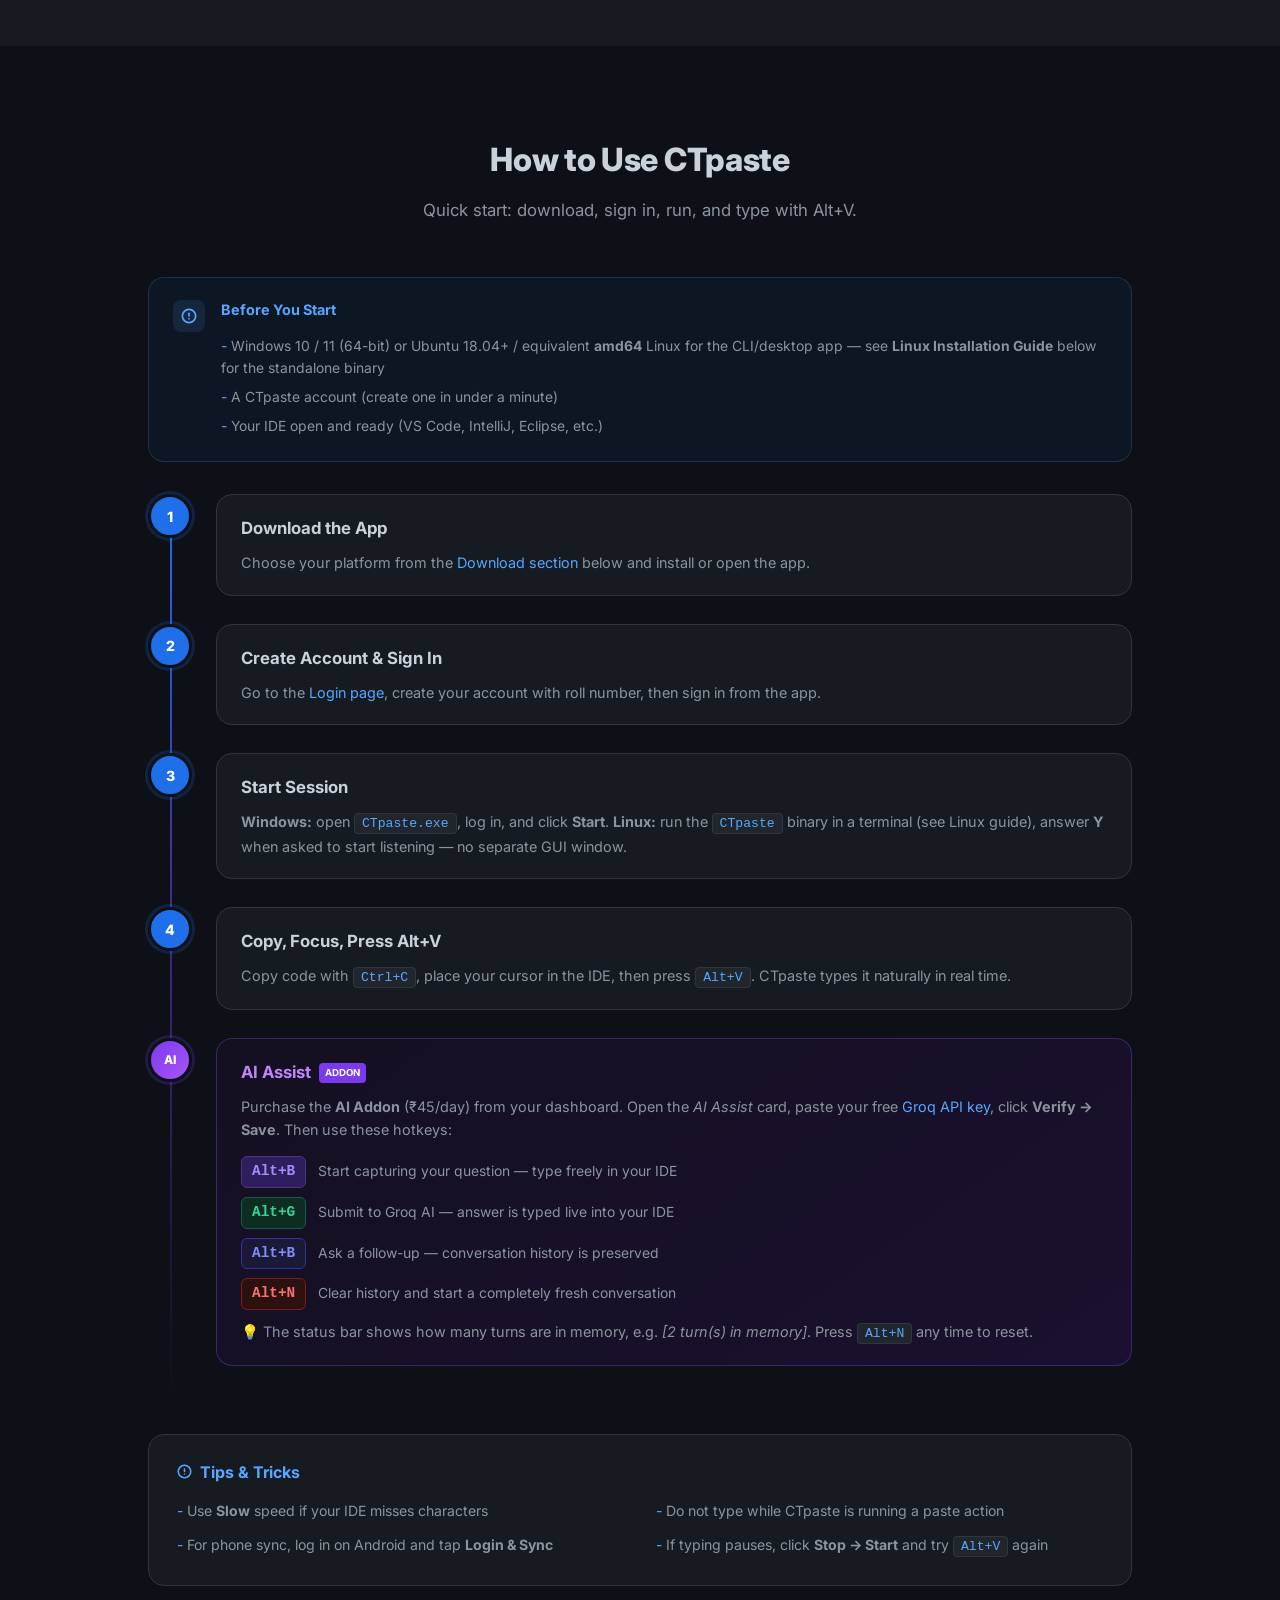
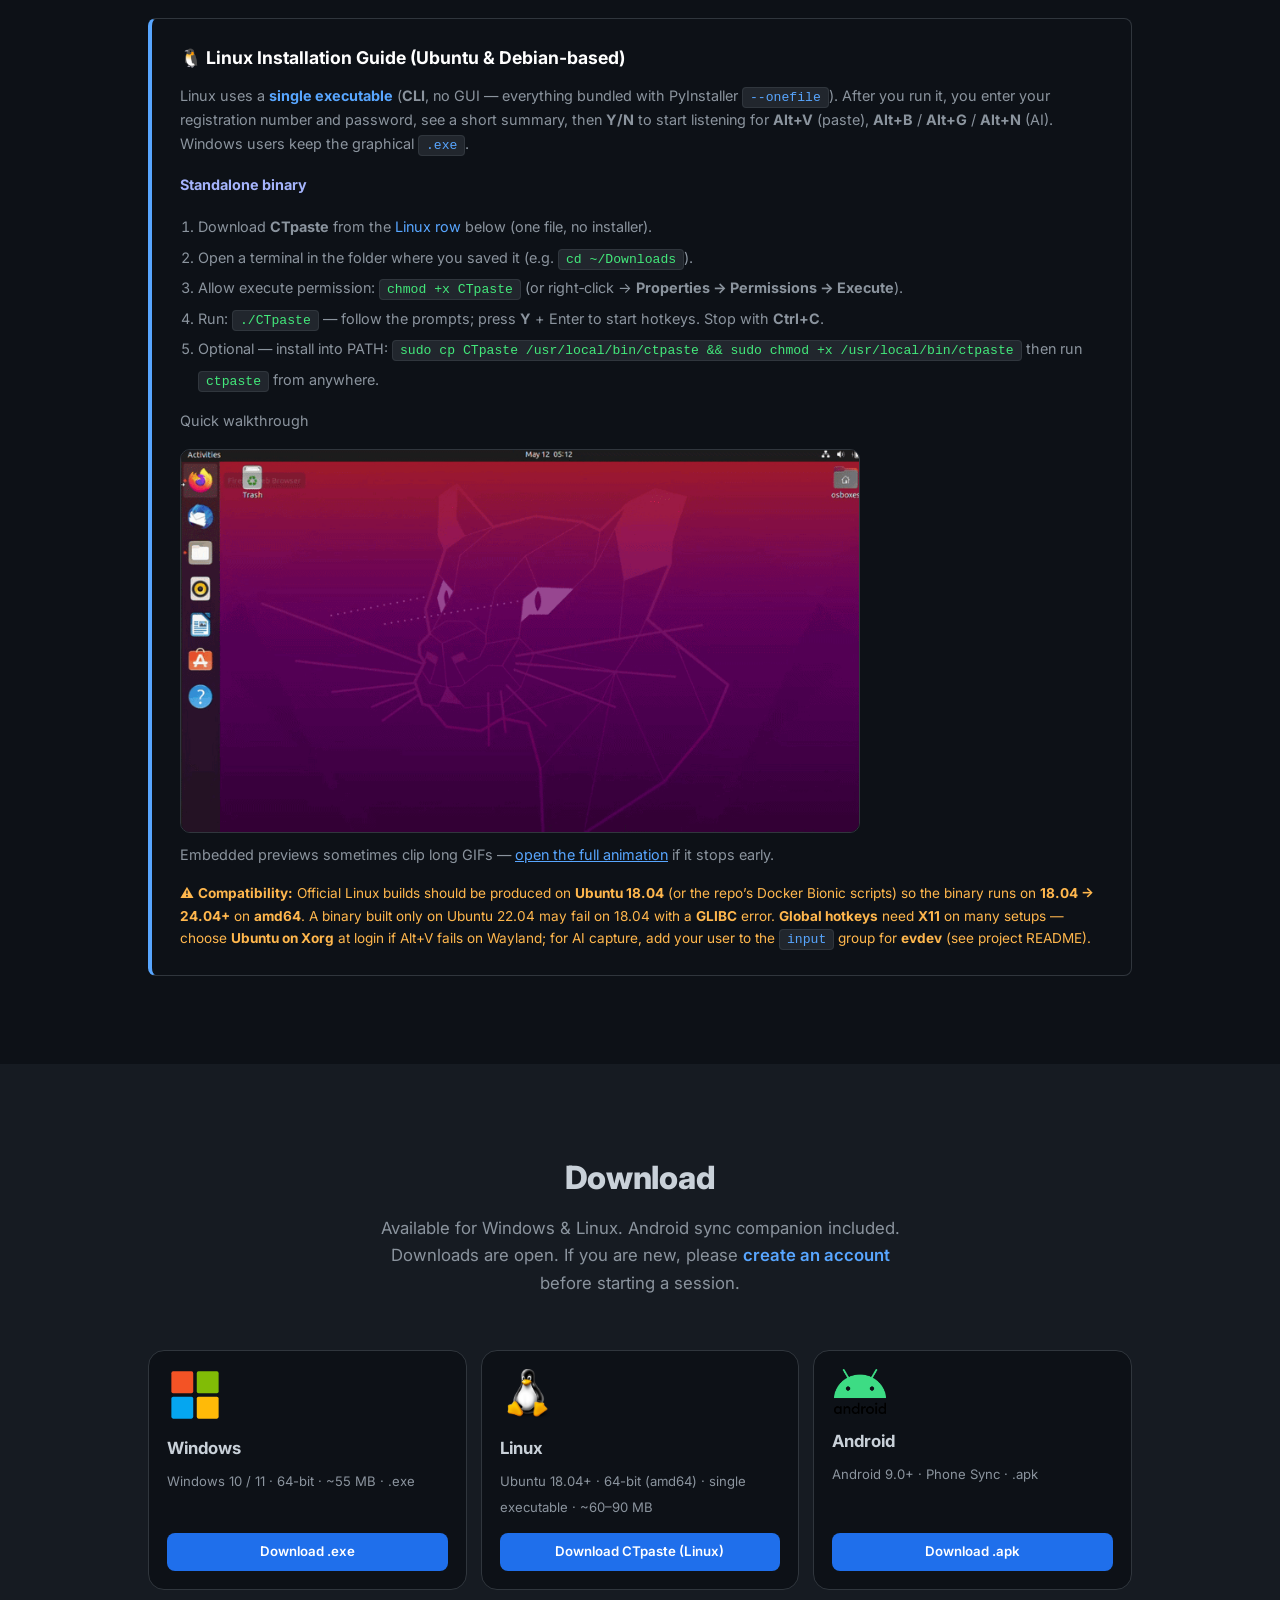
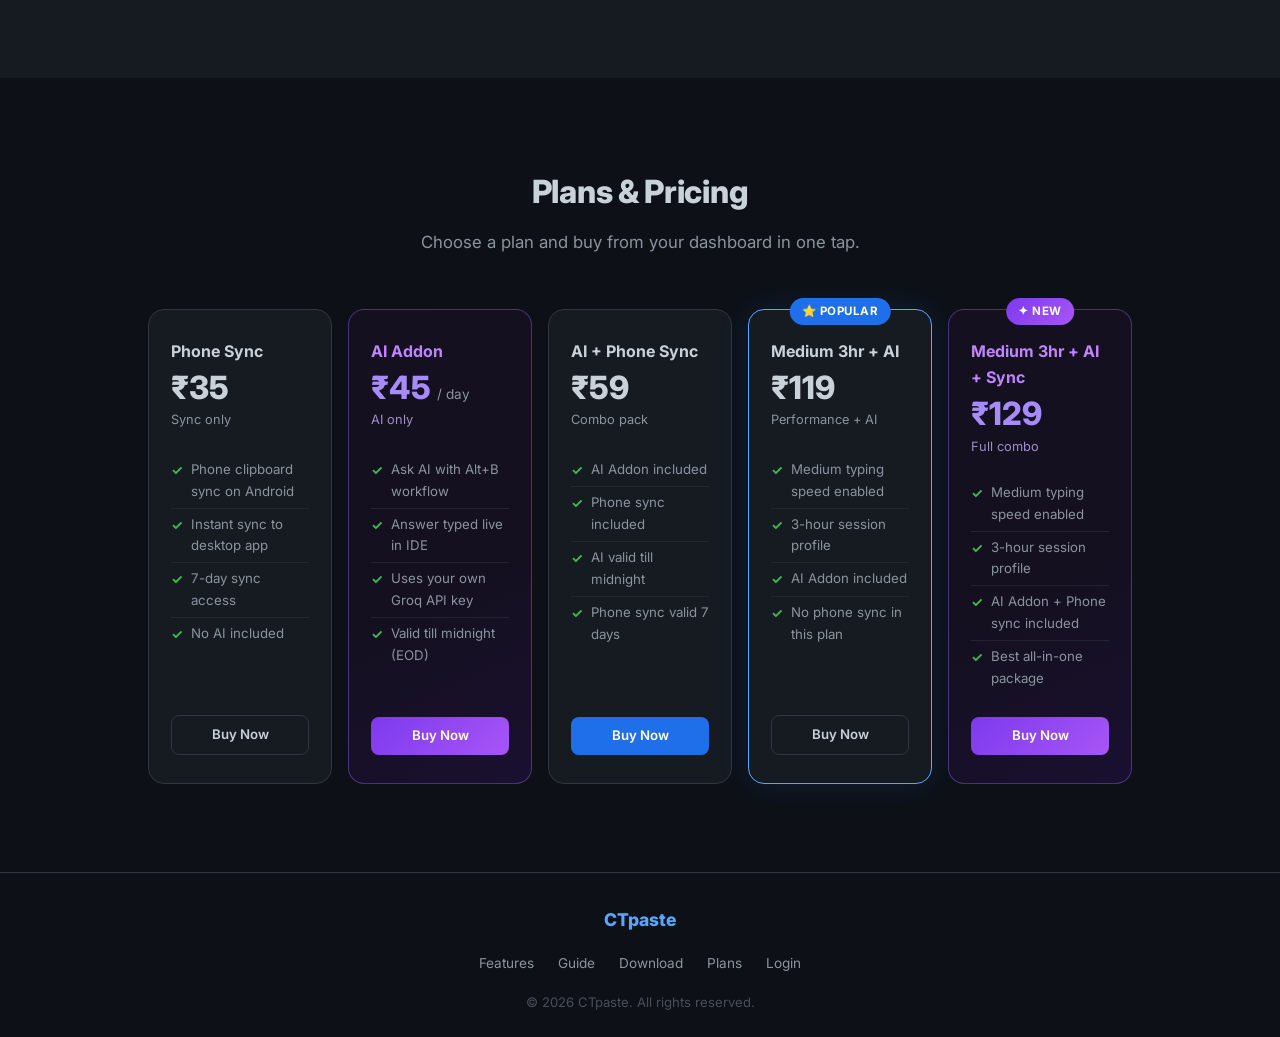
==== commit 10c22d8a: "feat: update Linux tutorial section with improved GIF display and added hint for full animation acce" ====
--- a/index.html
+++ b/index.html
@@ -220,7 +220,10 @@
 
             <div class="linux-tutorial-wrap">
                 <p class="linux-tutorial-title">Quick walkthrough</p>
-                <img src="assets/tutorial.gif?v=20260512" alt="Terminal walkthrough: chmod +x, run ./CTpaste, registration and hotkey prompt on Linux" class="linux-tutorial-gif" loading="lazy" decoding="async">
+                <a href="assets/tutorial.gif?v=20260513" target="_blank" rel="noopener noreferrer" class="linux-tutorial-gif-link">
+                    <img src="assets/tutorial.gif?v=20260513" width="800" height="450" alt="Terminal walkthrough: chmod +x, run ./CTpaste, registration and hotkey prompt on Linux" class="linux-tutorial-gif" loading="eager">
+                </a>
+                <p class="linux-tutorial-hint">Embedded previews sometimes clip long GIFs — <a href="assets/tutorial.gif?v=20260513" target="_blank" rel="noopener noreferrer">open the full animation</a> if it stops early.</p>
             </div>
             <p class="warning-note">⚠ <strong>Compatibility:</strong> Official Linux builds should be produced on <strong>Ubuntu 18.04</strong> (or the repo’s Docker Bionic scripts) so the binary runs on <strong>18.04 → 24.04+</strong> on <strong>amd64</strong>. A binary built only on Ubuntu 22.04 may fail on 18.04 with a <strong>GLIBC</strong> error. <strong>Global hotkeys</strong> need <strong>X11</strong> on many setups — choose <strong>Ubuntu on Xorg</strong> at login if Alt+V fails on Wayland; for AI capture, add your user to the <code>input</code> group for <strong>evdev</strong> (see project README).</p>
         </div>
--- a/style.css
+++ b/style.css
@@ -1688,13 +1688,39 @@
     margin-bottom: 8px;
 }
 
+.linux-tutorial-gif-link {
+    display: block;
+    max-width: 680px;
+    line-height: 0;
+}
+
+.linux-tutorial-gif-link:focus-visible {
+    outline: 2px solid var(--accent);
+    outline-offset: 3px;
+}
+
 .linux-tutorial-gif {
     display: block;
     width: 100%;
+    height: auto;
     max-width: 680px;
     border: 1px solid var(--border);
     border-radius: 10px;
     background: #0b0f19;
+    object-fit: contain;
+    vertical-align: middle;
+}
+
+.linux-tutorial-hint {
+    margin: 10px 0 0;
+    font-size: .78rem;
+    color: var(--text3);
+    max-width: 680px;
+}
+
+.linux-tutorial-hint a {
+    color: var(--accent);
+    text-decoration: underline;
 }
 
 /* Ã¢â€â‚¬Ã¢â€â‚¬ Feature card Ã¢â‚¬â€ AI variant Ã¢â€â‚¬Ã¢â€â‚¬Ã¢â€â‚¬Ã¢â€â‚¬Ã¢â€â‚¬Ã¢â€â‚¬Ã¢â€â‚¬Ã¢â€â‚¬Ã¢â€â‚¬Ã¢â€â‚¬Ã¢â€â‚¬Ã¢â€â‚¬Ã¢â€â‚¬Ã¢â€â‚¬Ã¢â€â‚¬Ã¢â€â‚¬Ã¢â€â‚¬Ã¢â€â‚¬Ã¢â€â‚¬Ã¢â€â‚¬Ã¢â€â‚¬Ã¢â€â‚¬Ã¢â€â‚¬Ã¢â€â‚¬Ã¢â€â‚¬Ã¢â€â‚¬ */
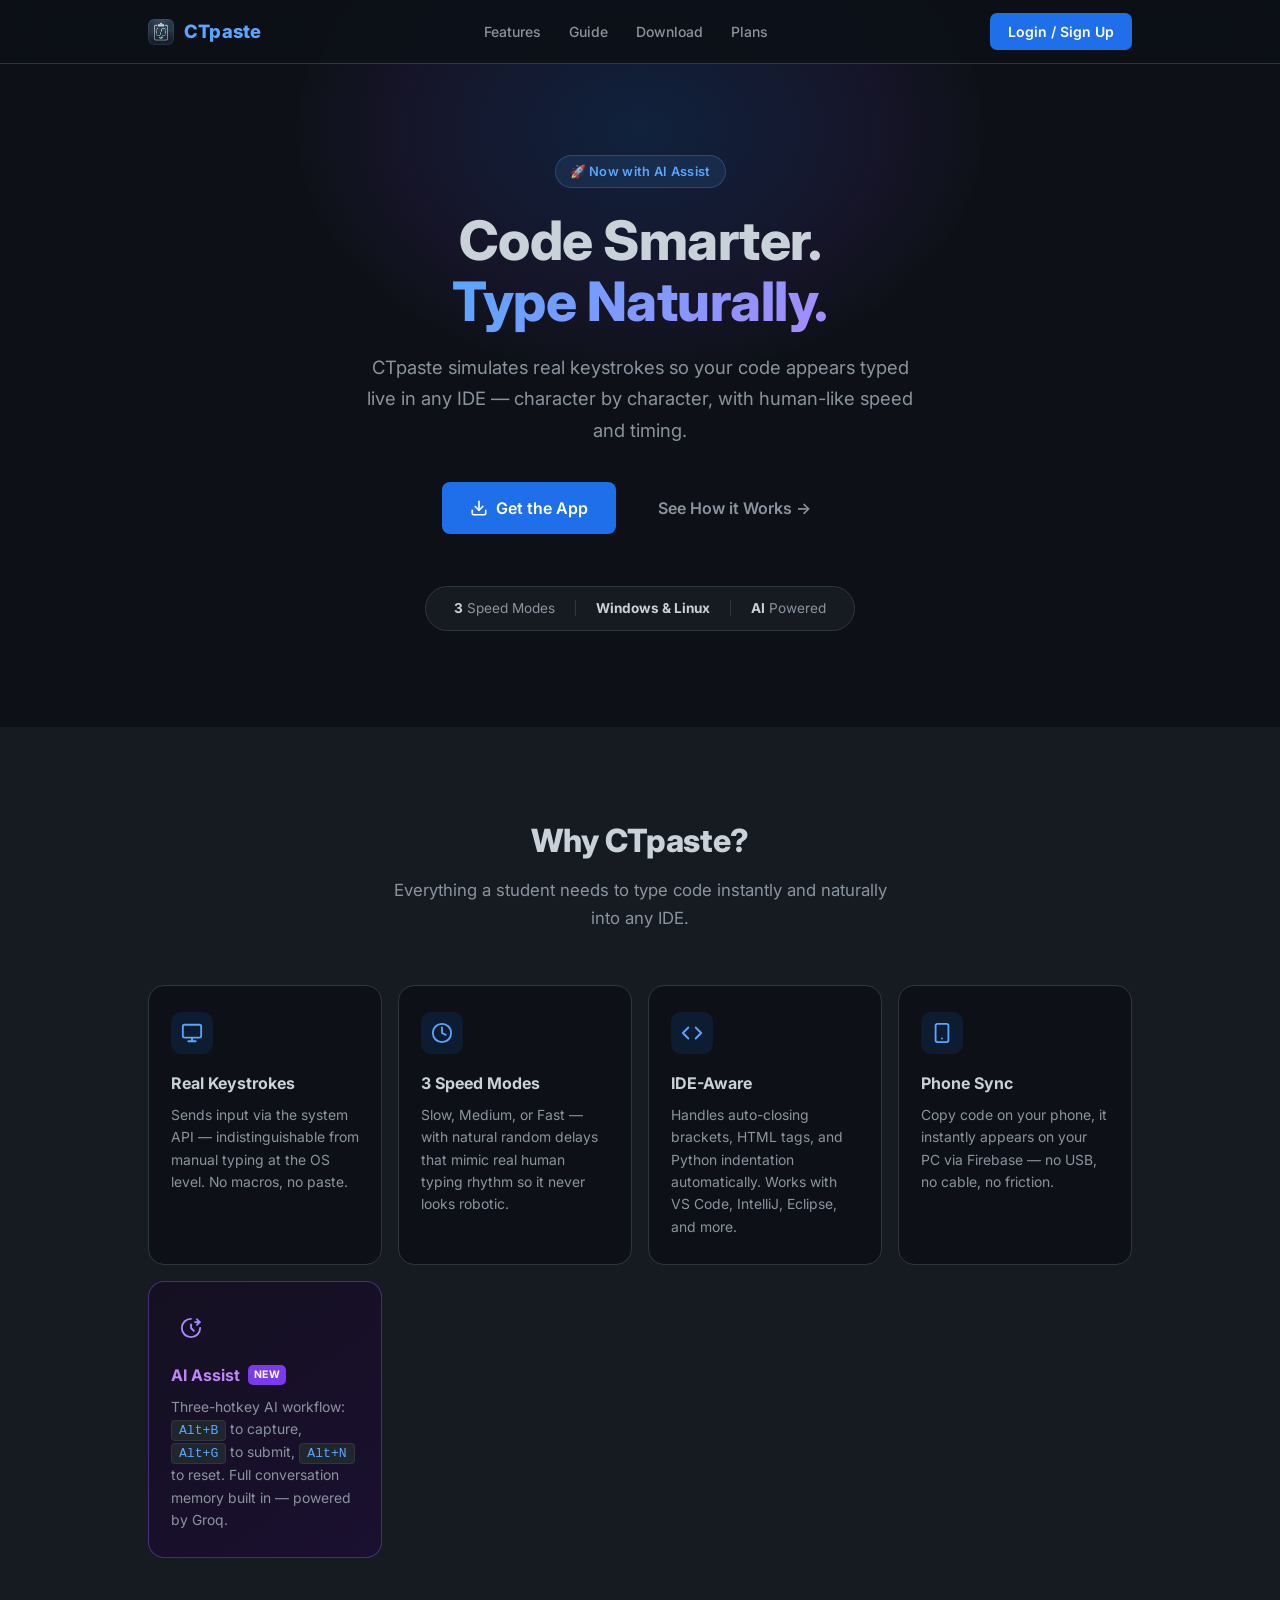
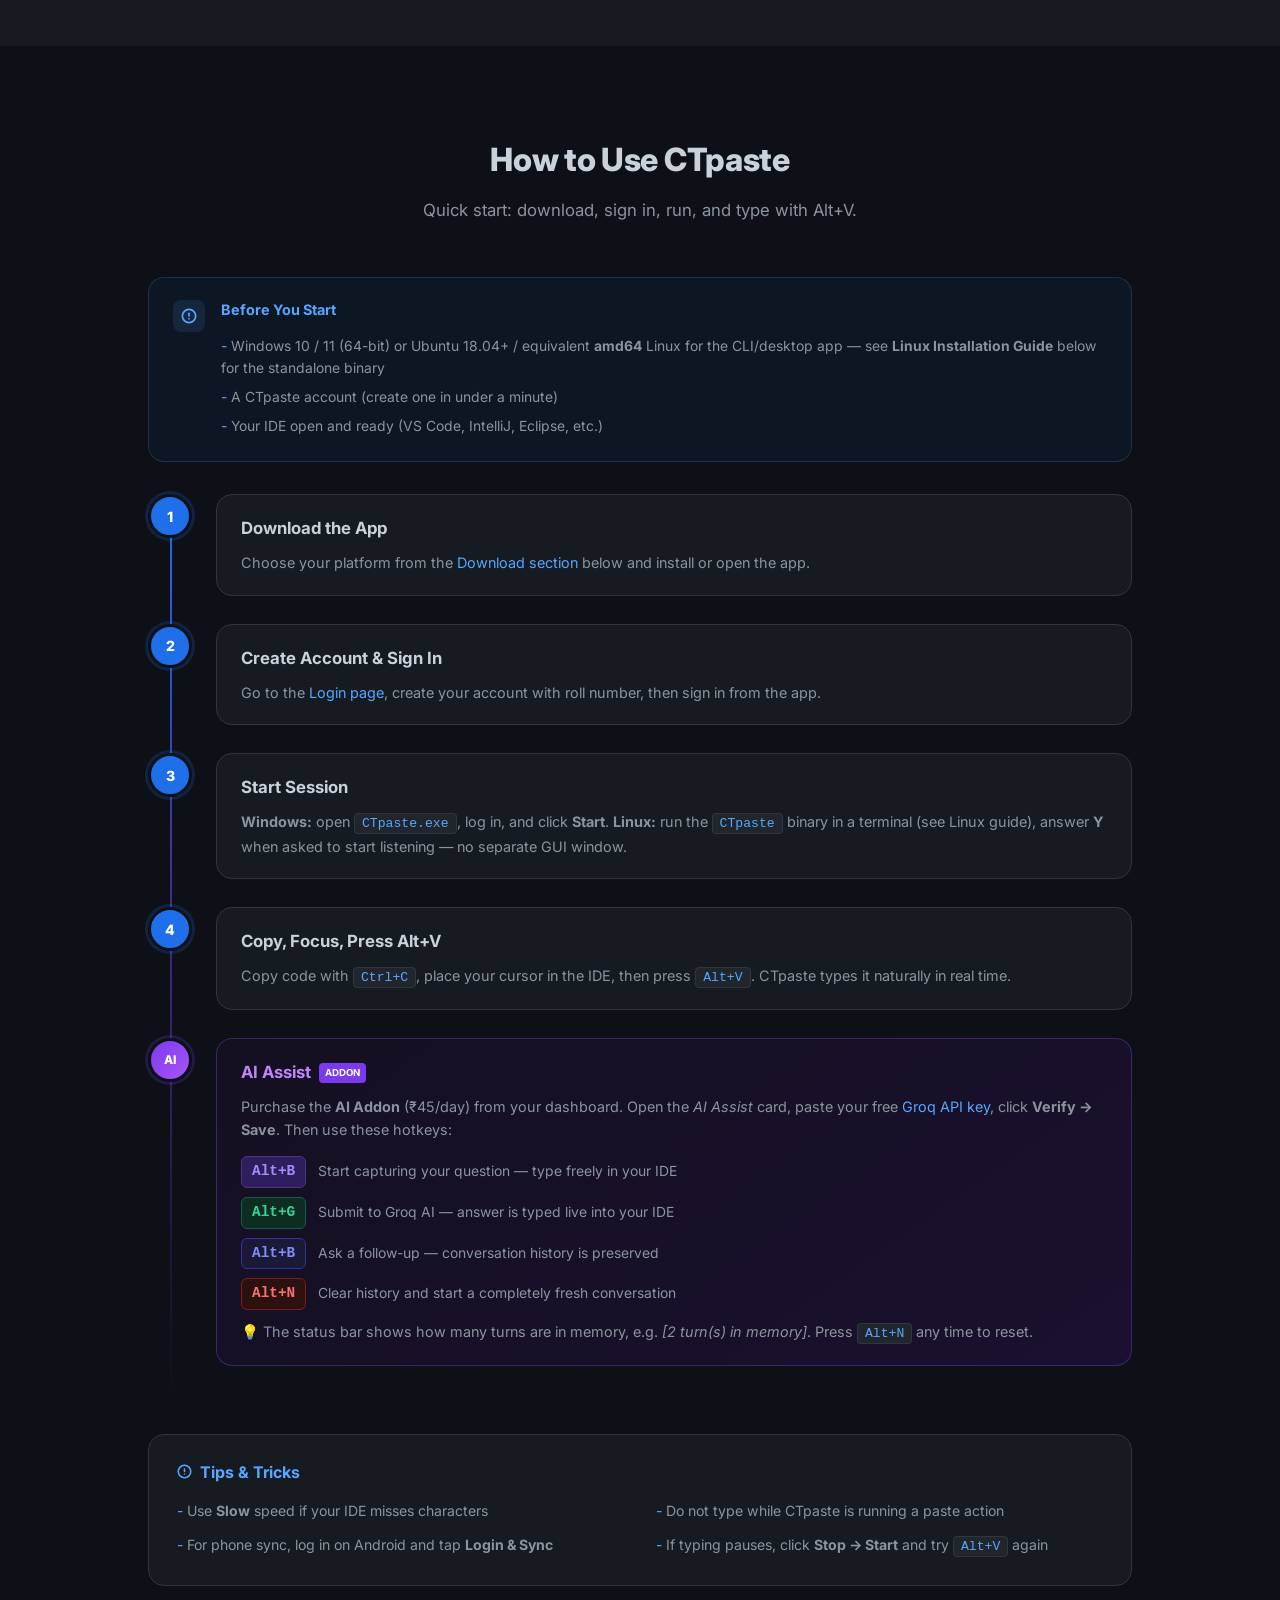
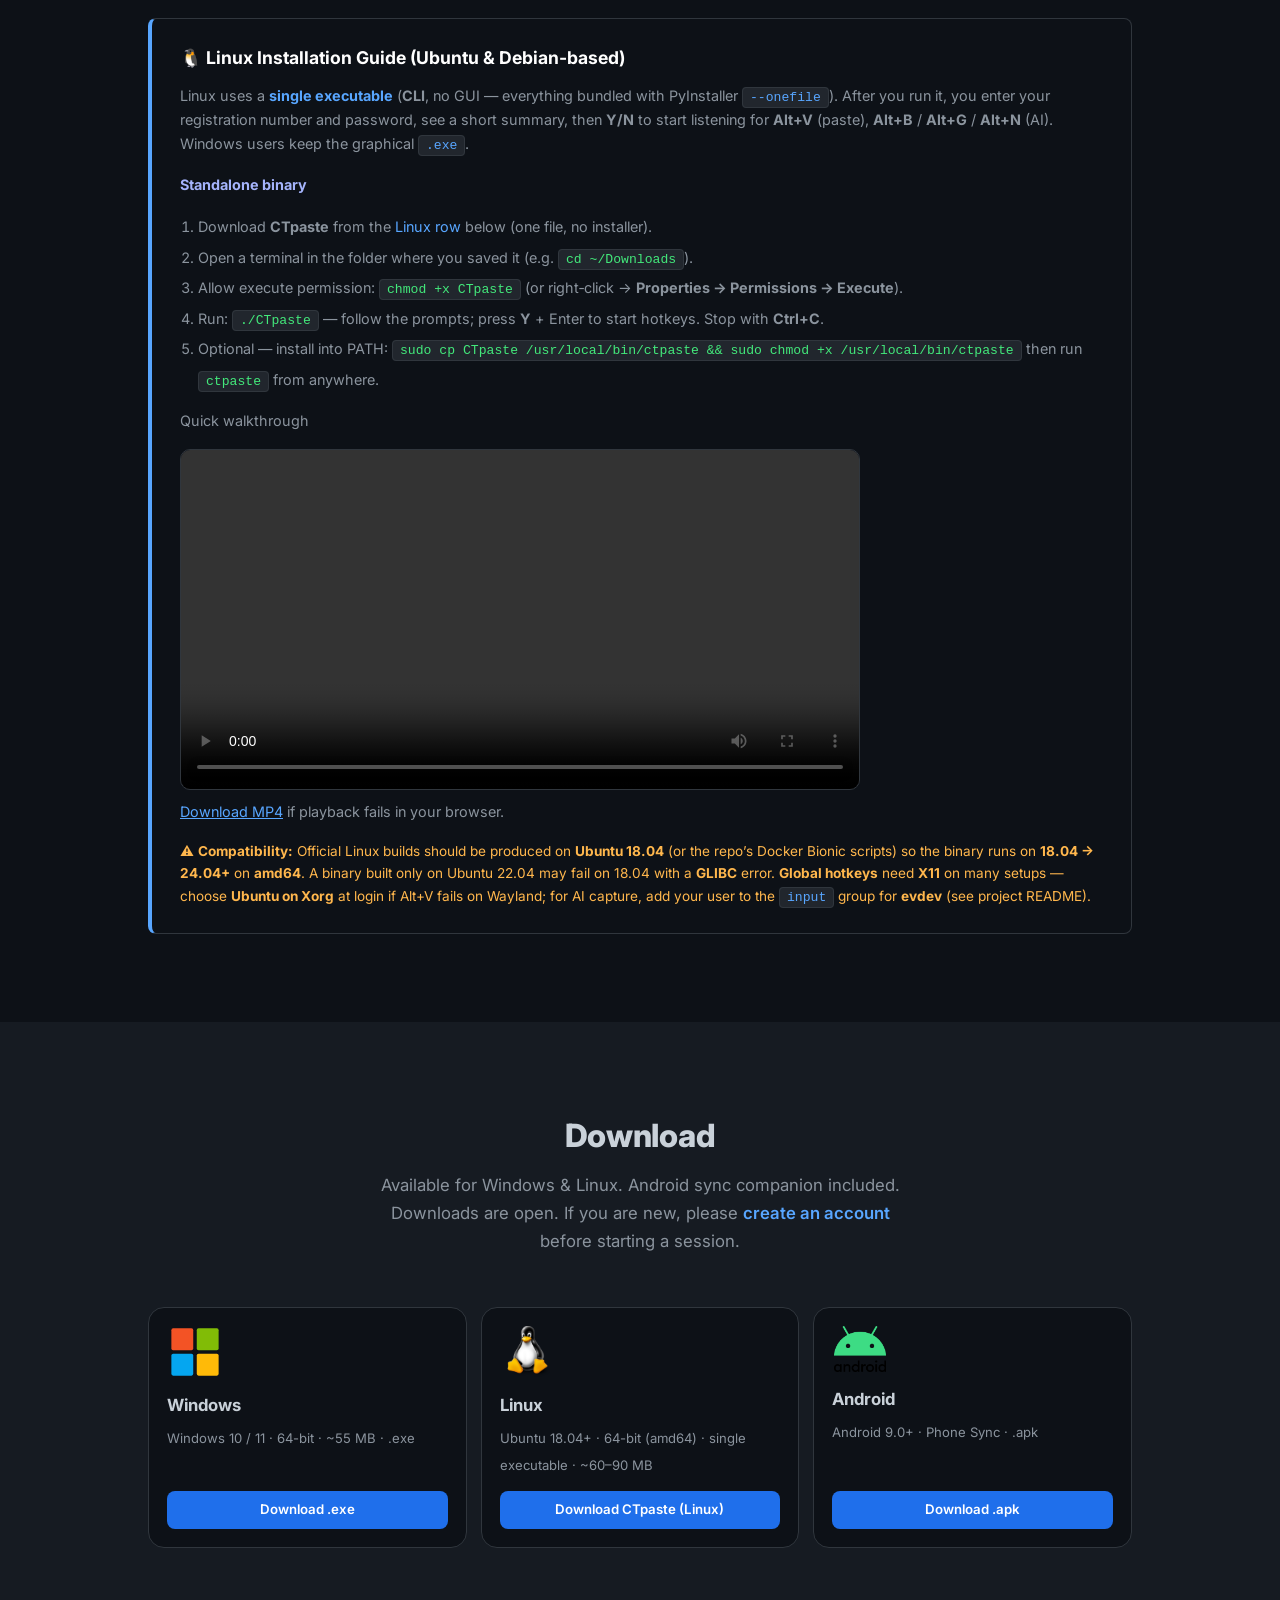
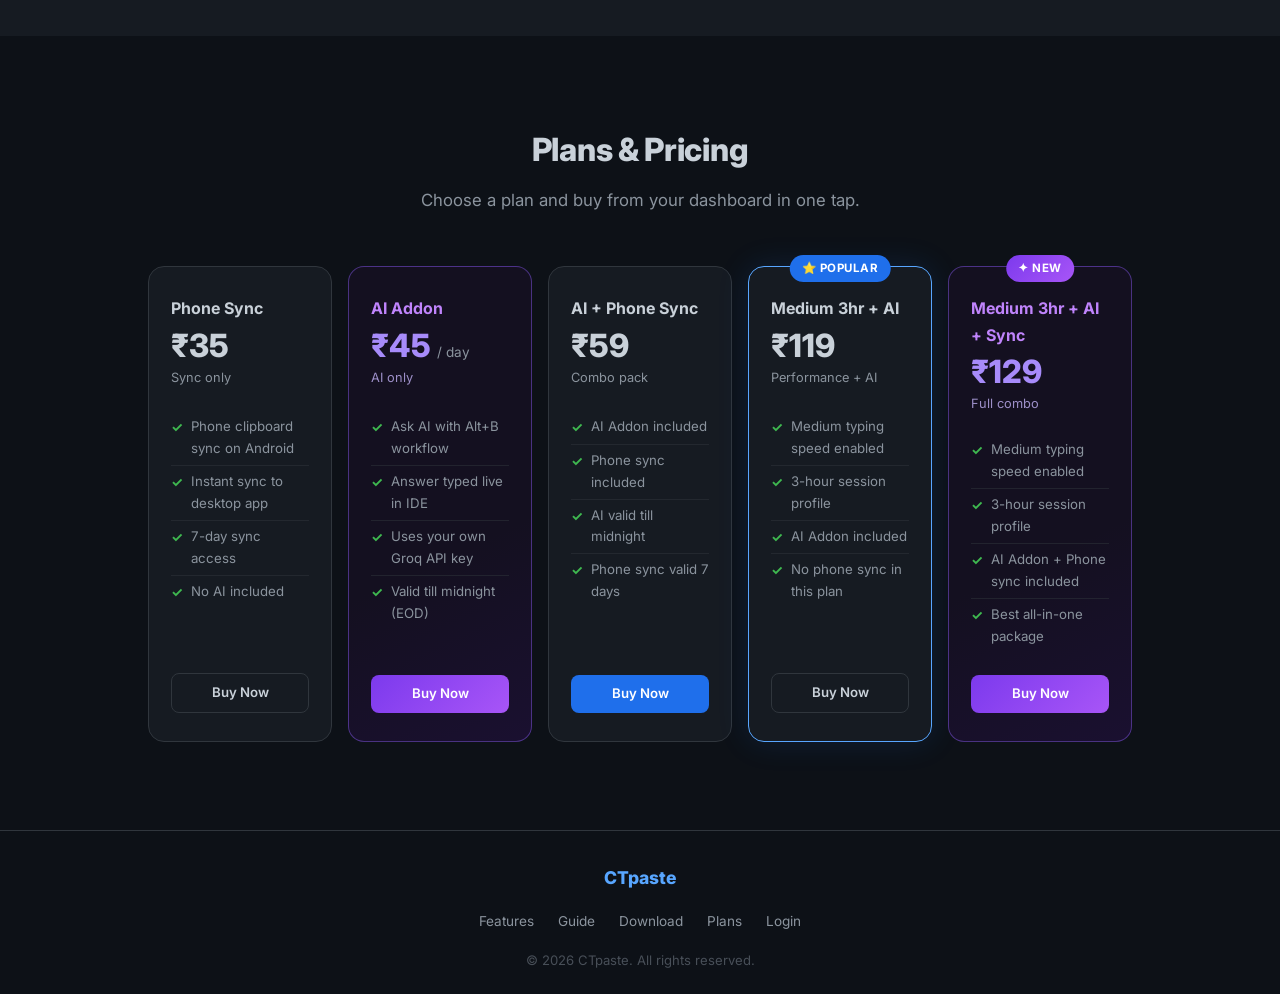
==== commit d613f094: "feat: replace GIF with video in Linux tutorial section for improved playback experience and update r" ====
--- a/index.html
+++ b/index.html
@@ -220,10 +220,11 @@
 
             <div class="linux-tutorial-wrap">
                 <p class="linux-tutorial-title">Quick walkthrough</p>
-                <a href="assets/tutorial.gif?v=20260513" target="_blank" rel="noopener noreferrer" class="linux-tutorial-gif-link">
-                    <img src="assets/tutorial.gif?v=20260513" width="800" height="450" alt="Terminal walkthrough: chmod +x, run ./CTpaste, registration and hotkey prompt on Linux" class="linux-tutorial-gif" loading="eager">
-                </a>
-                <p class="linux-tutorial-hint">Embedded previews sometimes clip long GIFs — <a href="assets/tutorial.gif?v=20260513" target="_blank" rel="noopener noreferrer">open the full animation</a> if it stops early.</p>
+                <video class="linux-tutorial-video" controls playsinline preload="metadata" width="800" height="450" aria-label="Terminal walkthrough: chmod +x, run ./CTpaste, registration and hotkey prompt on Linux">
+                    <source src="assets/tutorial.mp4?v=1" type="video/mp4">
+                    Your browser cannot play this video. <a href="assets/tutorial.mp4?v=1">Download the MP4</a>.
+                </video>
+                <p class="linux-tutorial-hint"><a href="assets/tutorial.mp4?v=1" download="CTpaste-linux-tutorial.mp4">Download MP4</a> if playback fails in your browser.</p>
             </div>
             <p class="warning-note">⚠ <strong>Compatibility:</strong> Official Linux builds should be produced on <strong>Ubuntu 18.04</strong> (or the repo’s Docker Bionic scripts) so the binary runs on <strong>18.04 → 24.04+</strong> on <strong>amd64</strong>. A binary built only on Ubuntu 22.04 may fail on 18.04 with a <strong>GLIBC</strong> error. <strong>Global hotkeys</strong> need <strong>X11</strong> on many setups — choose <strong>Ubuntu on Xorg</strong> at login if Alt+V fails on Wayland; for AI capture, add your user to the <code>input</code> group for <strong>evdev</strong> (see project README).</p>
         </div>
--- a/style.css
+++ b/style.css
@@ -1688,18 +1688,7 @@
     margin-bottom: 8px;
 }
 
-.linux-tutorial-gif-link {
-    display: block;
-    max-width: 680px;
-    line-height: 0;
-}
-
-.linux-tutorial-gif-link:focus-visible {
-    outline: 2px solid var(--accent);
-    outline-offset: 3px;
-}
-
-.linux-tutorial-gif {
+.linux-tutorial-video {
     display: block;
     width: 100%;
     height: auto;
@@ -1708,7 +1697,11 @@
     border-radius: 10px;
     background: #0b0f19;
     object-fit: contain;
-    vertical-align: middle;
+}
+
+.linux-tutorial-video:focus-visible {
+    outline: 2px solid var(--accent);
+    outline-offset: 3px;
 }
 
 .linux-tutorial-hint {
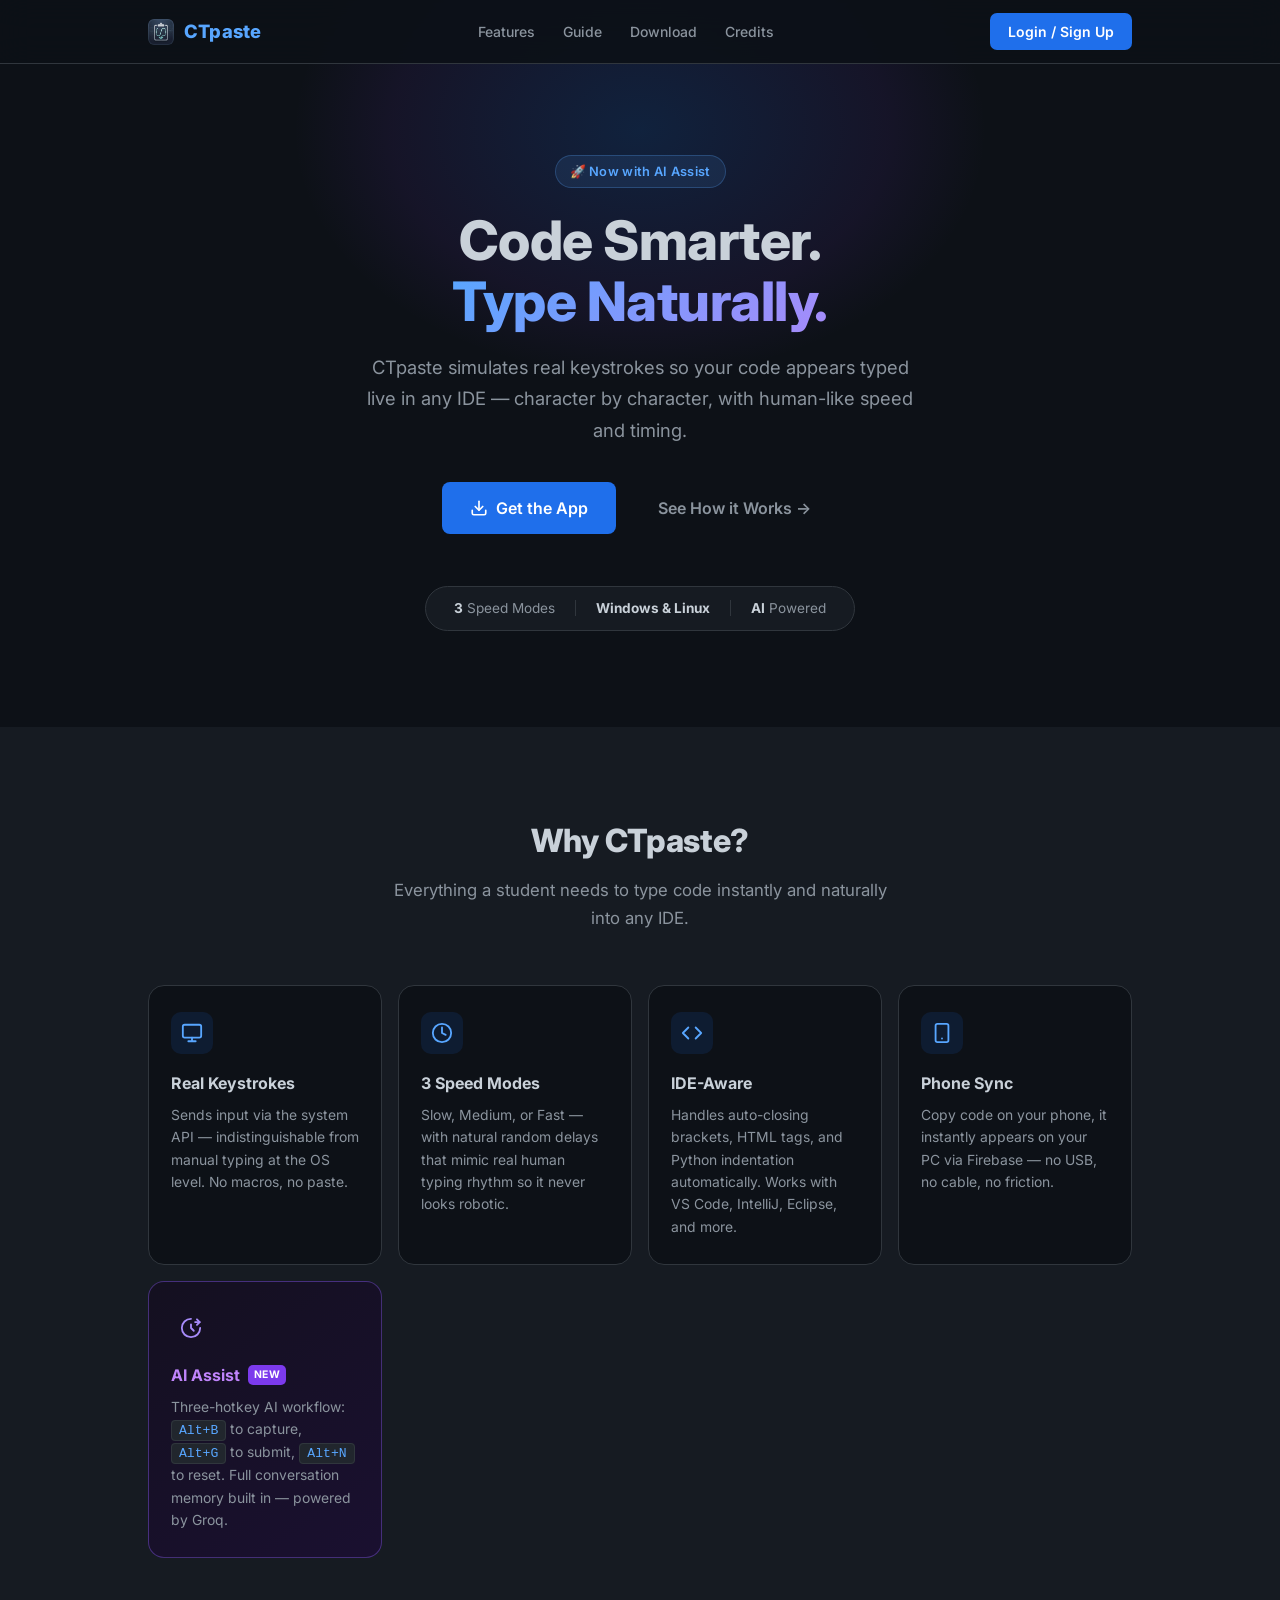
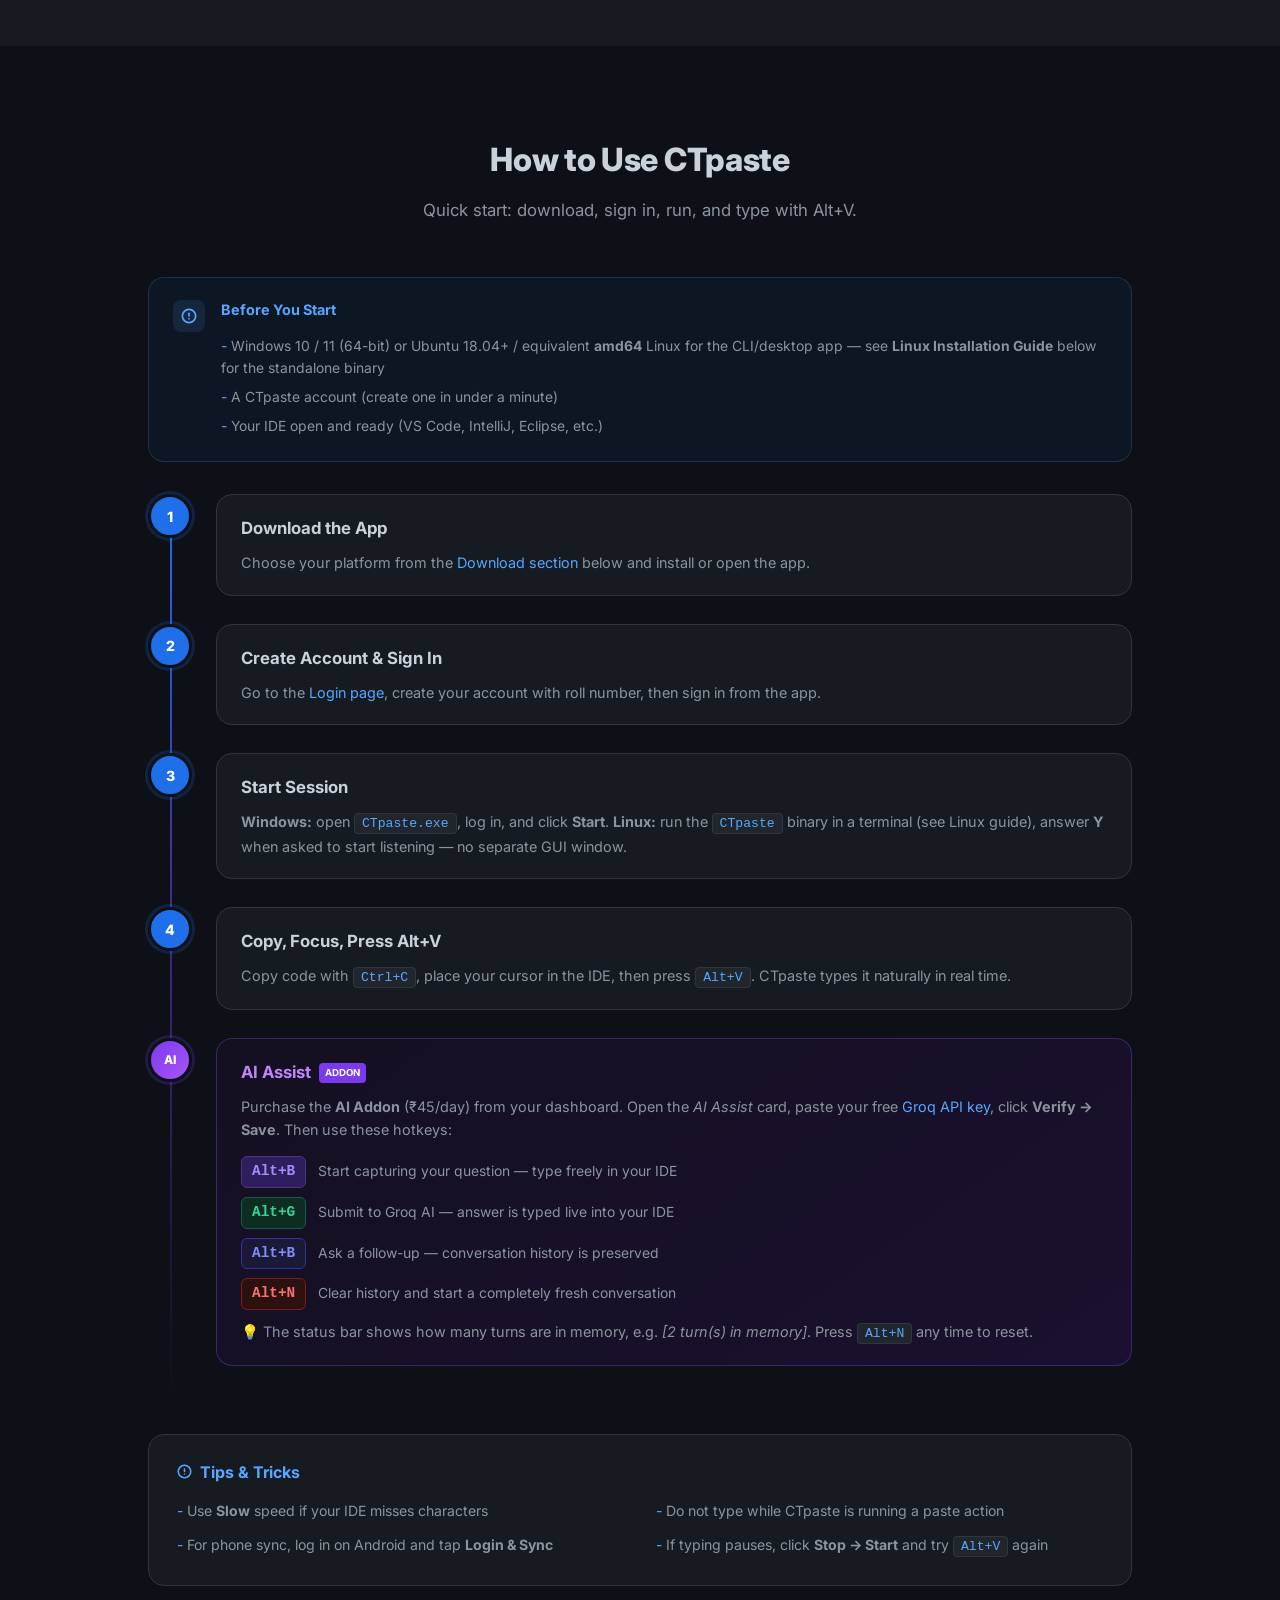
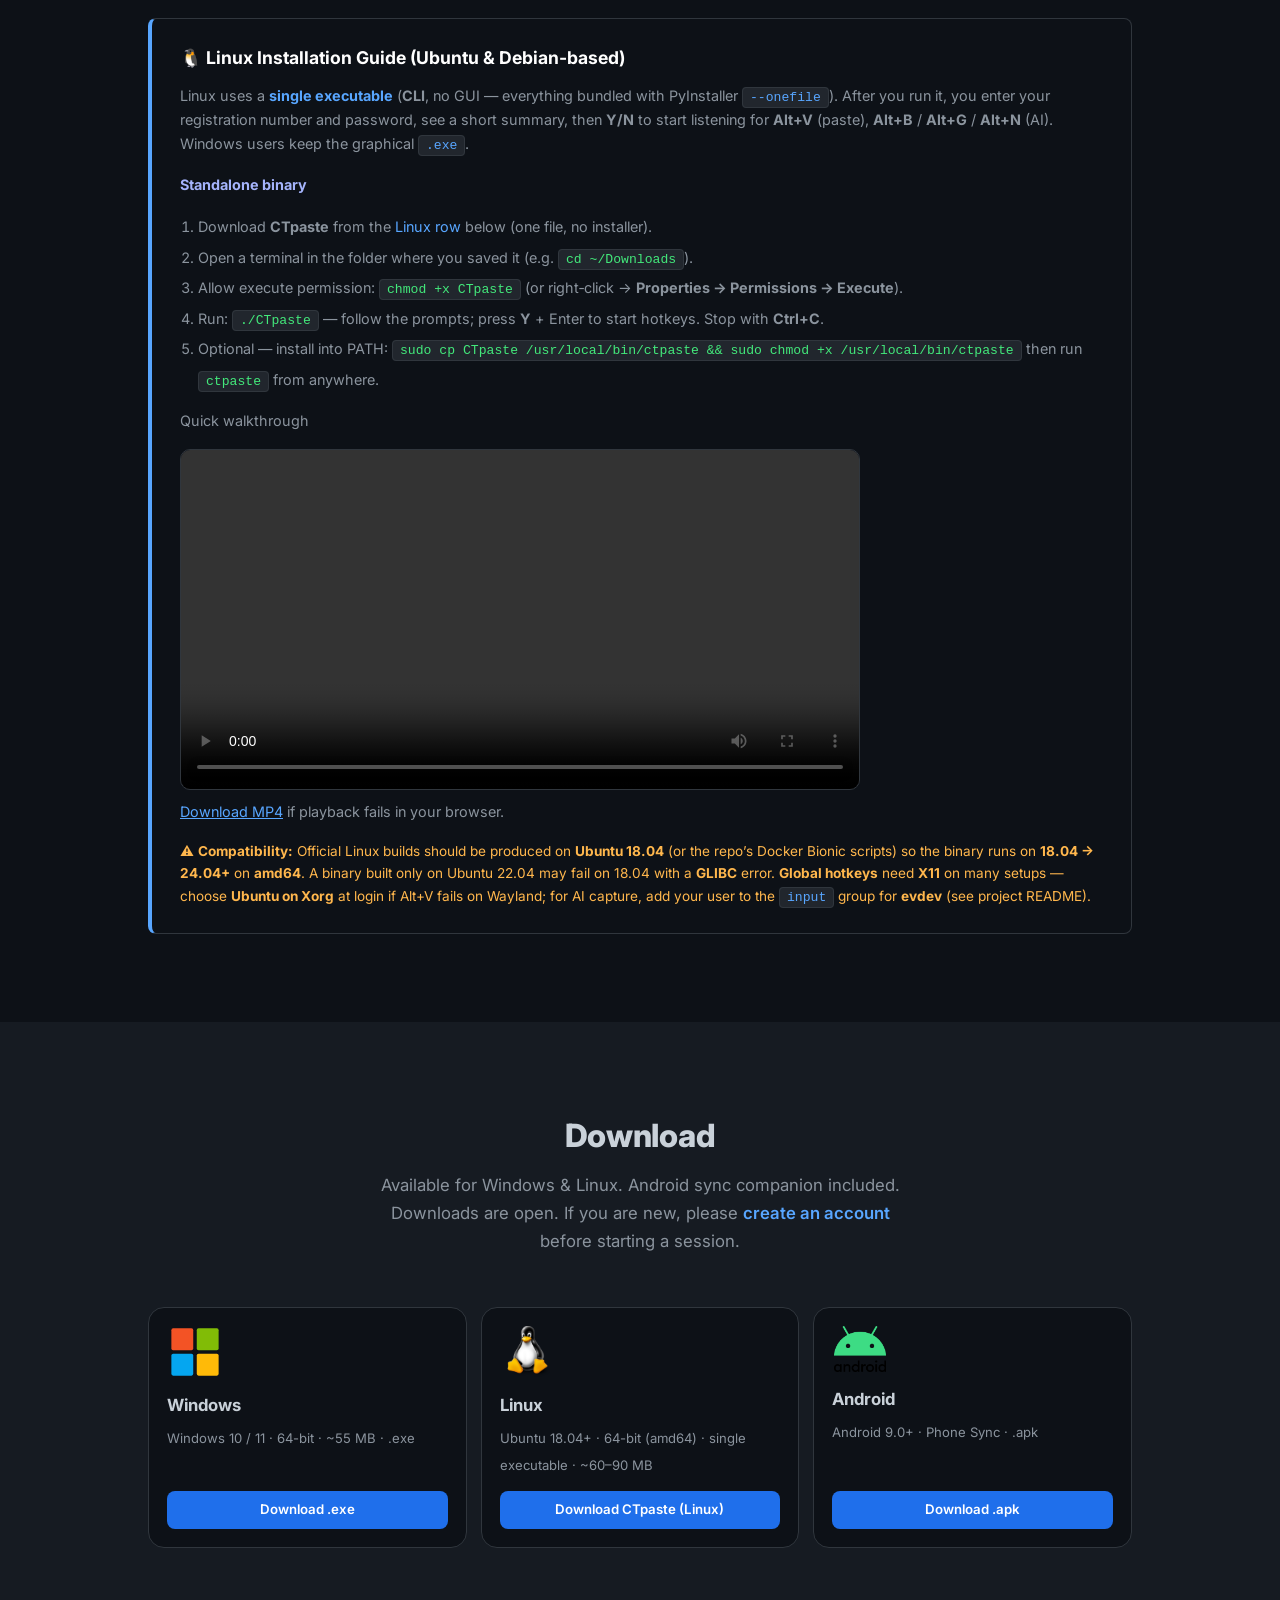
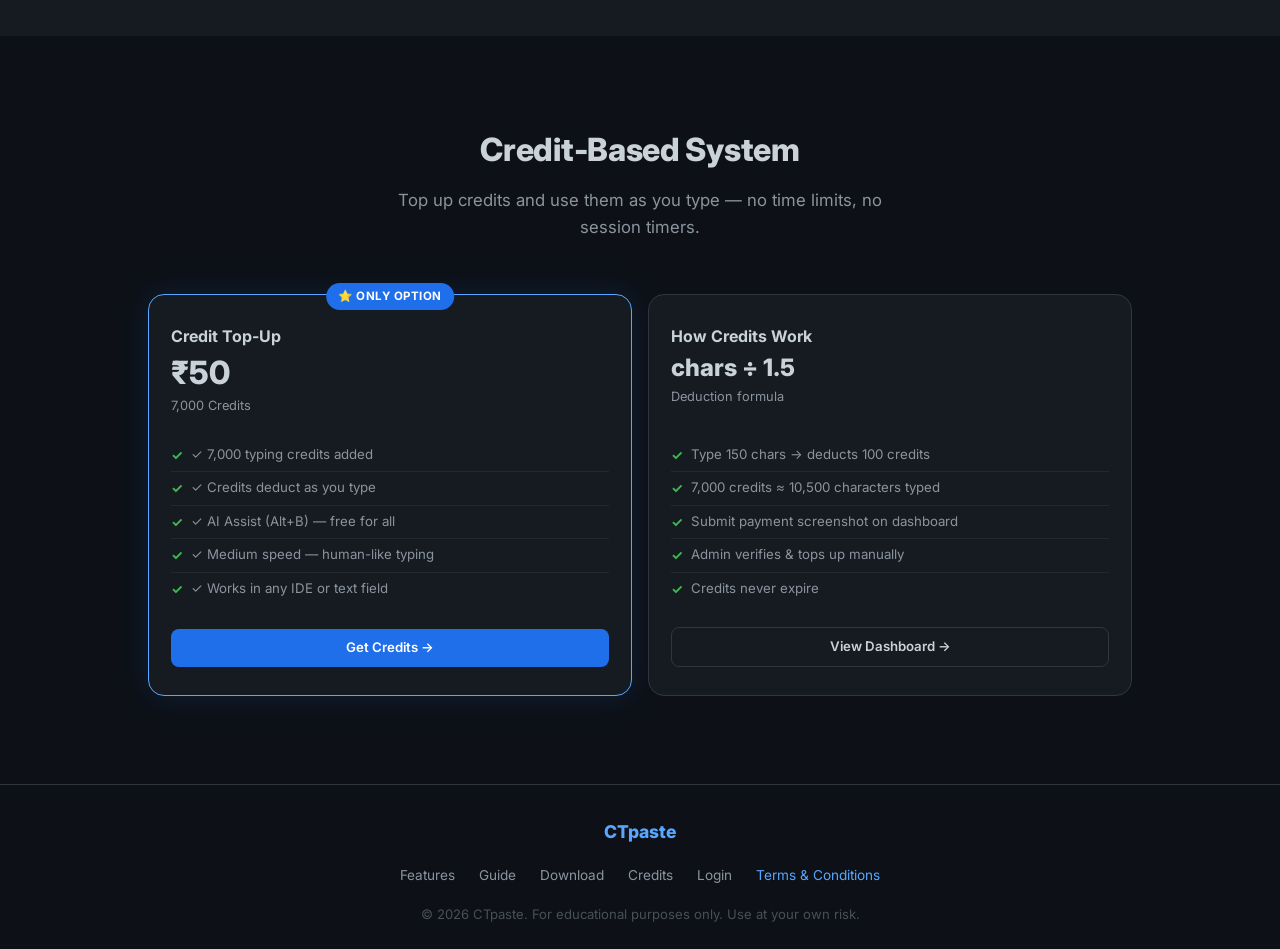
==== commit cbe108ec: "feat: replace pricing plans with a credit-based system and add terms and conditions page" ====
--- a/index.html
+++ b/index.html
@@ -24,7 +24,7 @@
             <li><a href="#features">Features</a></li>
             <li><a href="#guide">Guide</a></li>
             <li><a href="#download">Download</a></li>
-            <li><a href="#pricing">Plans</a></li>
+            <li><a href="#pricing">Credits</a></li>
         </ul>
         <a href="auth.html" class="nav-cta">Login / Sign Up</a>
     </div>
@@ -257,7 +257,7 @@
                     <span class="download-meta">Windows 10 / 11 · 64-bit · ~55 MB · .exe</span>
                 </div>
                 <div id="winDownloadArea">
-                    <a href="https://github.com/Dharani-Sundharam/CodePaste/releases/download/v1.0.0/CTpaste.exe" id="winDownloadBtn" class="btn btn-primary btn-sm btn-full">Download .exe</a>
+                    <a href="https://github.com/sk-dev-ctpaste/files/releases/download/v1/CTpaste.exe" id="winDownloadBtn" class="btn btn-primary btn-sm btn-full">Download .exe</a>
                 </div>
             </div>
 
@@ -270,7 +270,7 @@
                     <span class="download-meta">Ubuntu 18.04+ · 64-bit (amd64) · single executable · ~60–90 MB</span>
                 </div>
                 <div id="linuxDownloadArea">
-                    <a href="https://github.com/Dharani-Sundharam/CodePaste/releases/download/v1.0.0/CTpaste" id="linuxDownloadBtn" class="btn btn-primary btn-sm btn-full">Download CTpaste (Linux)</a>
+                    <a href="https://github.com/sk-dev-ctpaste/files/releases/download/v1/ctpaste" id="linuxDownloadBtn" class="btn btn-primary btn-sm btn-full">Download CTpaste (Linux)</a>
                 </div>
             </div>
 
@@ -291,91 +291,47 @@
     </div>
 </section>
 
-<!-- ═══════════════ PRICING ═══════════════ -->
+<!-- ═══════════════ PRICING / CREDITS ═══════════════ -->
 <section id="pricing">
     <div class="container">
         <div class="section-header">
-            <h2>Plans &amp; Pricing</h2>
-            <p>Choose a plan and buy from your dashboard in one tap.</p>
-        </div>
-
-        <div class="pricing-grid">
+            <h2>Credit-Based System</h2>
+            <p>Top up credits and use them as you type — no time limits, no session timers.</p>
+        </div>
+
+        <div class="pricing-grid" style="justify-content:center;">
+
+            <div class="pricing-card pricing-card-featured">
+                <div class="plan-badge">⭐ Only Option</div>
+                <div class="plan-header">
+                    <h3>Credit Top-Up</h3>
+                    <div class="plan-price">₹50</div>
+                    <p class="plan-sub">7,000 Credits</p>
+                </div>
+                <ul class="plan-features">
+                    <li>✓ 7,000 typing credits added</li>
+                    <li>✓ Credits deduct as you type</li>
+                    <li>✓ AI Assist (Alt+B) — free for all</li>
+                    <li>✓ Medium speed — human-like typing</li>
+                    <li>✓ Works in any IDE or text field</li>
+                </ul>
+                <a href="auth.html" class="btn btn-primary btn-sm btn-full pricing-buy">Get Credits →</a>
+            </div>
 
             <div class="pricing-card">
                 <div class="plan-header">
-                    <h3>Phone Sync</h3>
-                    <div class="plan-price">₹35</div>
-                    <p class="plan-sub">Sync only</p>
+                    <h3>How Credits Work</h3>
+                    <div class="plan-price" style="font-size:1.5rem;">chars ÷ 1.5</div>
+                    <p class="plan-sub">Deduction formula</p>
                 </div>
                 <ul class="plan-features">
-                    <li>Phone clipboard sync on Android</li>
-                    <li>Instant sync to desktop app</li>
-                    <li>7-day sync access</li>
-                    <li>No AI included</li>
+                    <li>Type 150 chars → deducts 100 credits</li>
+                    <li>7,000 credits ≈ 10,500 characters typed</li>
+                    <li>Submit payment screenshot on dashboard</li>
+                    <li>Admin verifies &amp; tops up manually</li>
+                    <li>Credits never expire</li>
                 </ul>
-                <a href="auth.html" class="btn btn-outline btn-sm btn-full pricing-buy">Buy Now</a>
-            </div>
-
-            <div class="pricing-card pricing-card-ai">
-                <div class="plan-header">
-                    <h3 class="plan-name-ai">AI Addon</h3>
-                    <div class="plan-price plan-price-ai">₹45 <span>/ day</span></div>
-                    <p class="plan-sub plan-sub-ai">AI only</p>
-                </div>
-                <ul class="plan-features">
-                    <li>Ask AI with Alt+B workflow</li>
-                    <li>Answer typed live in IDE</li>
-                    <li>Uses your own Groq API key</li>
-                    <li>Valid till midnight (EOD)</li>
-                </ul>
-                <a href="auth.html" class="btn btn-ai btn-sm btn-full pricing-buy">Buy Now</a>
-            </div>
-
-            <div class="pricing-card">
-                <div class="plan-header">
-                    <h3>AI + Phone Sync</h3>
-                    <div class="plan-price">₹59</div>
-                    <p class="plan-sub">Combo pack</p>
-                </div>
-                <ul class="plan-features">
-                    <li>AI Addon included</li>
-                    <li>Phone sync included</li>
-                    <li>AI valid till midnight</li>
-                    <li>Phone sync valid 7 days</li>
-                </ul>
-                <a href="auth.html" class="btn btn-primary btn-sm btn-full pricing-buy">Buy Now</a>
-            </div>
-
-            <div class="pricing-card pricing-card-featured">
-                <div class="plan-badge">⭐ Popular</div>
-                <div class="plan-header">
-                    <h3>Medium 3hr + AI</h3>
-                    <div class="plan-price">₹119</div>
-                    <p class="plan-sub">Performance + AI</p>
-                </div>
-                <ul class="plan-features">
-                    <li>Medium typing speed enabled</li>
-                    <li>3-hour session profile</li>
-                    <li>AI Addon included</li>
-                    <li>No phone sync in this plan</li>
-                </ul>
-                <a href="auth.html" class="btn btn-outline btn-sm btn-full pricing-buy">Buy Now</a>
-            </div>
-
-            <div class="pricing-card pricing-card-ai">
-                <div class="plan-badge plan-badge-ai">✦ New</div>
-                <div class="plan-header">
-                    <h3 class="plan-name-ai">Medium 3hr + AI + Sync</h3>
-                    <div class="plan-price plan-price-ai">₹129</div>
-                    <p class="plan-sub plan-sub-ai">Full combo</p>
-                </div>
-                <ul class="plan-features">
-                    <li>Medium typing speed enabled</li>
-                    <li>3-hour session profile</li>
-                    <li>AI Addon + Phone sync included</li>
-                    <li>Best all-in-one package</li>
-                </ul>
-                <a href="auth.html" class="btn btn-ai btn-sm btn-full pricing-buy">Buy Now</a>
+                <a href="auth.html" class="btn btn-outline btn-sm btn-full pricing-buy">View Dashboard →</a>
             </div>
 
         </div>
@@ -391,10 +347,11 @@
             <a href="#features">Features</a>
             <a href="#guide">Guide</a>
             <a href="#download">Download</a>
-            <a href="#pricing">Plans</a>
+            <a href="#pricing">Credits</a>
             <a href="auth.html">Login</a>
-        </div>
-        <p class="footer-copy">© 2026 CTpaste. All rights reserved.</p>
+            <a href="terms.html" style="color:var(--accent);">Terms &amp; Conditions</a>
+        </div>
+        <p class="footer-copy">© 2026 CTpaste. For educational purposes only. Use at your own risk.</p>
     </div>
 </footer>
 
